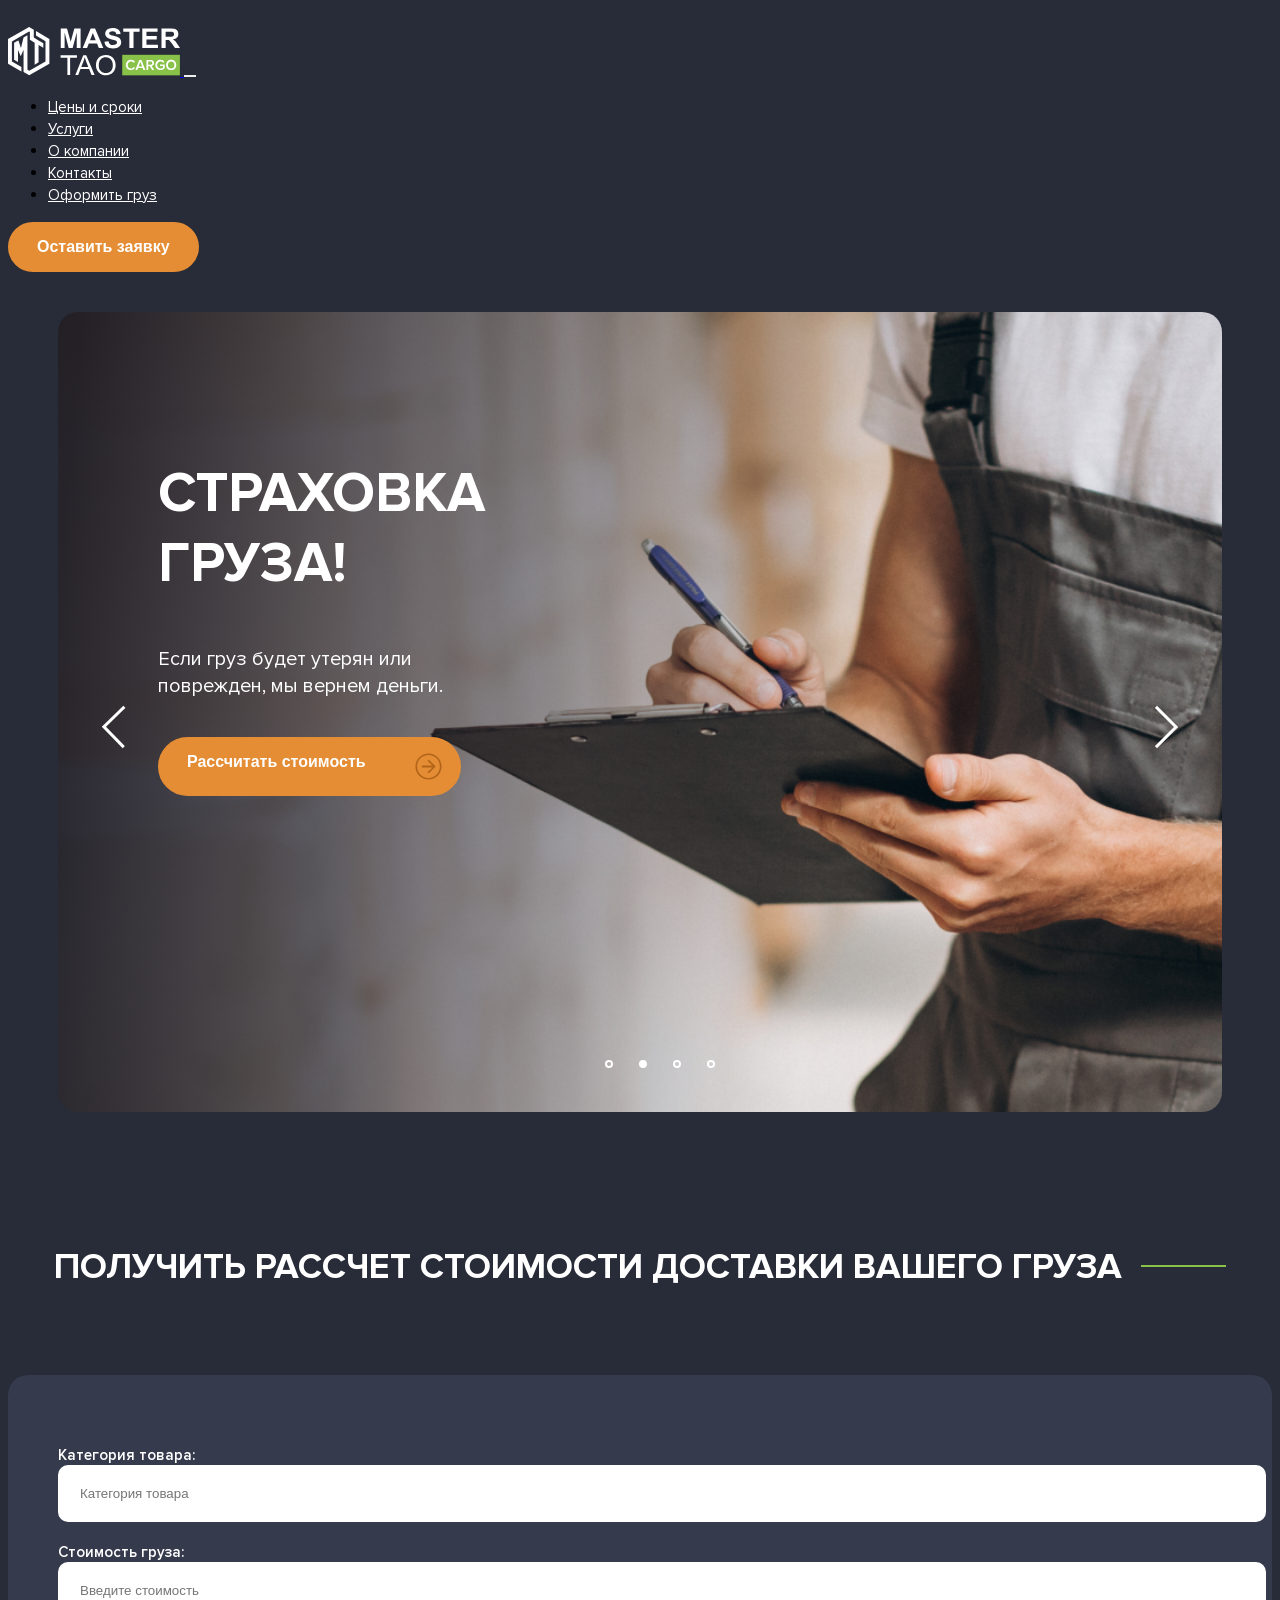
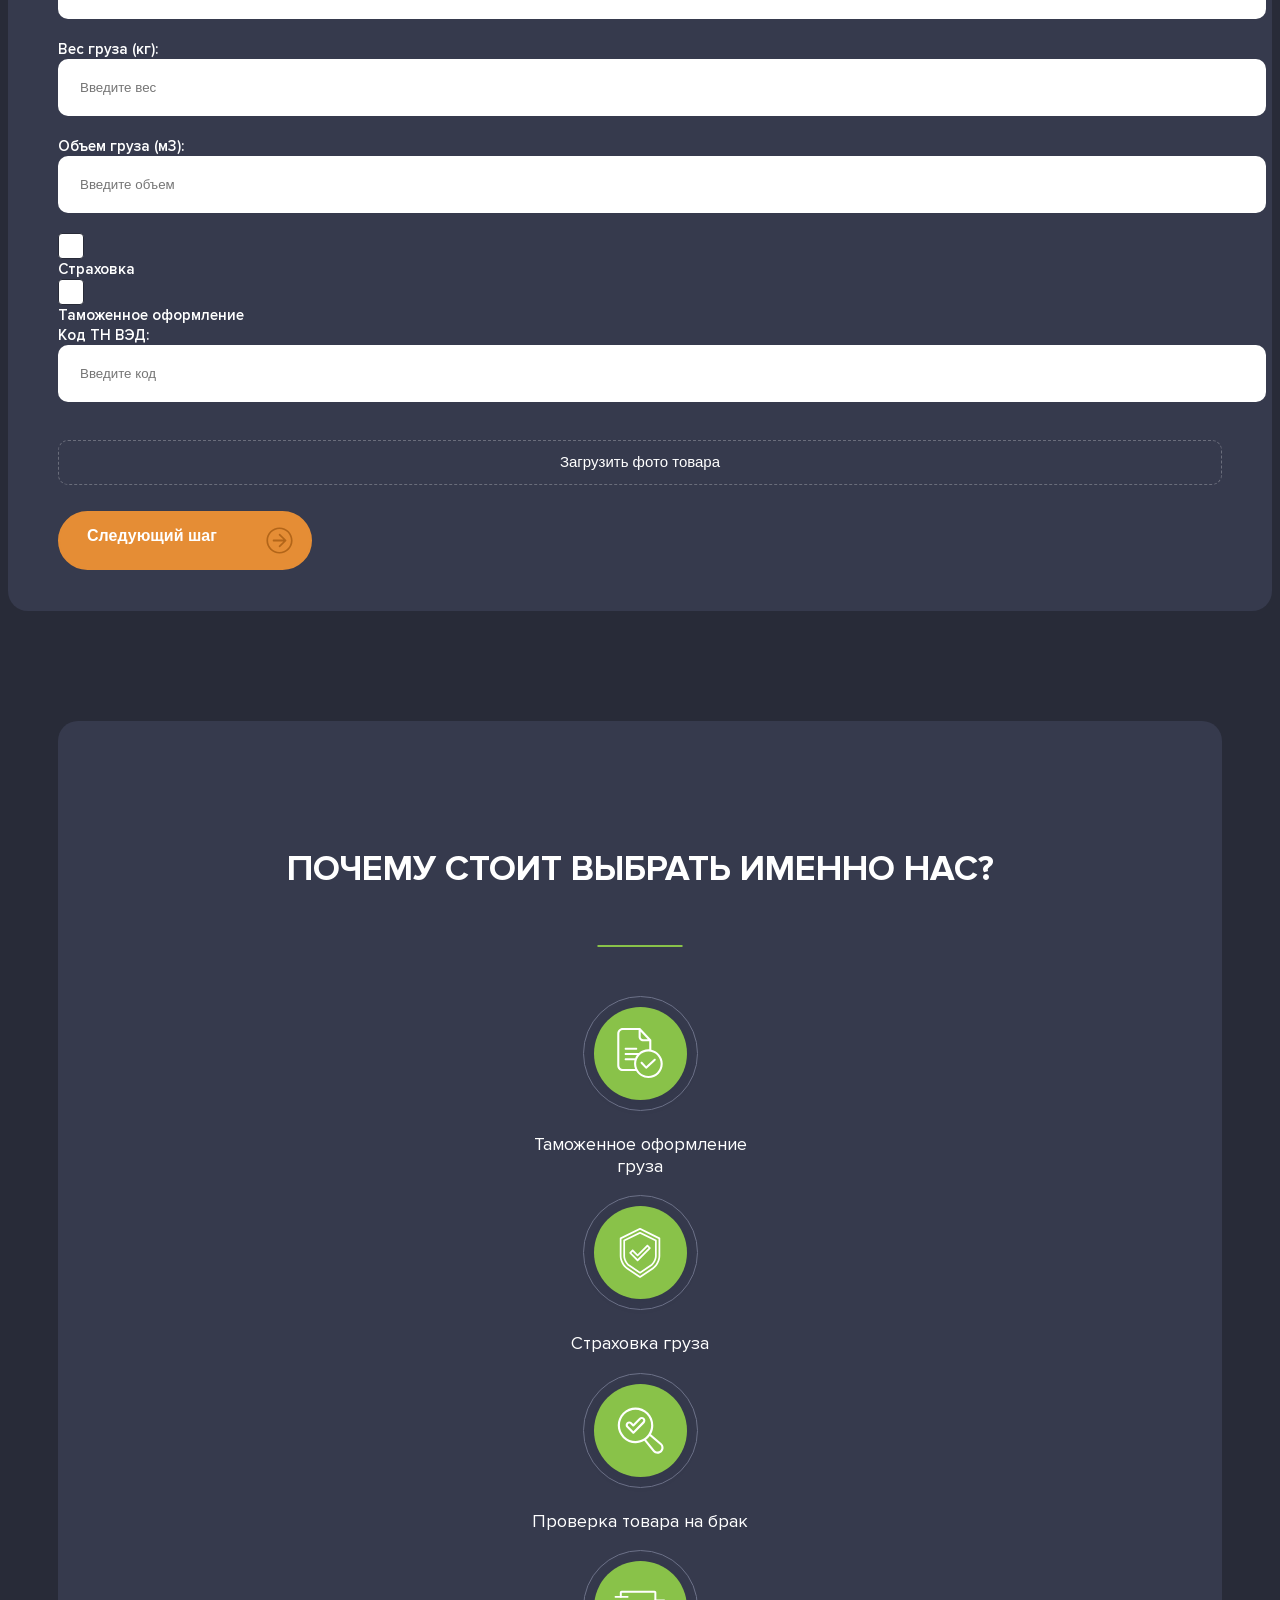
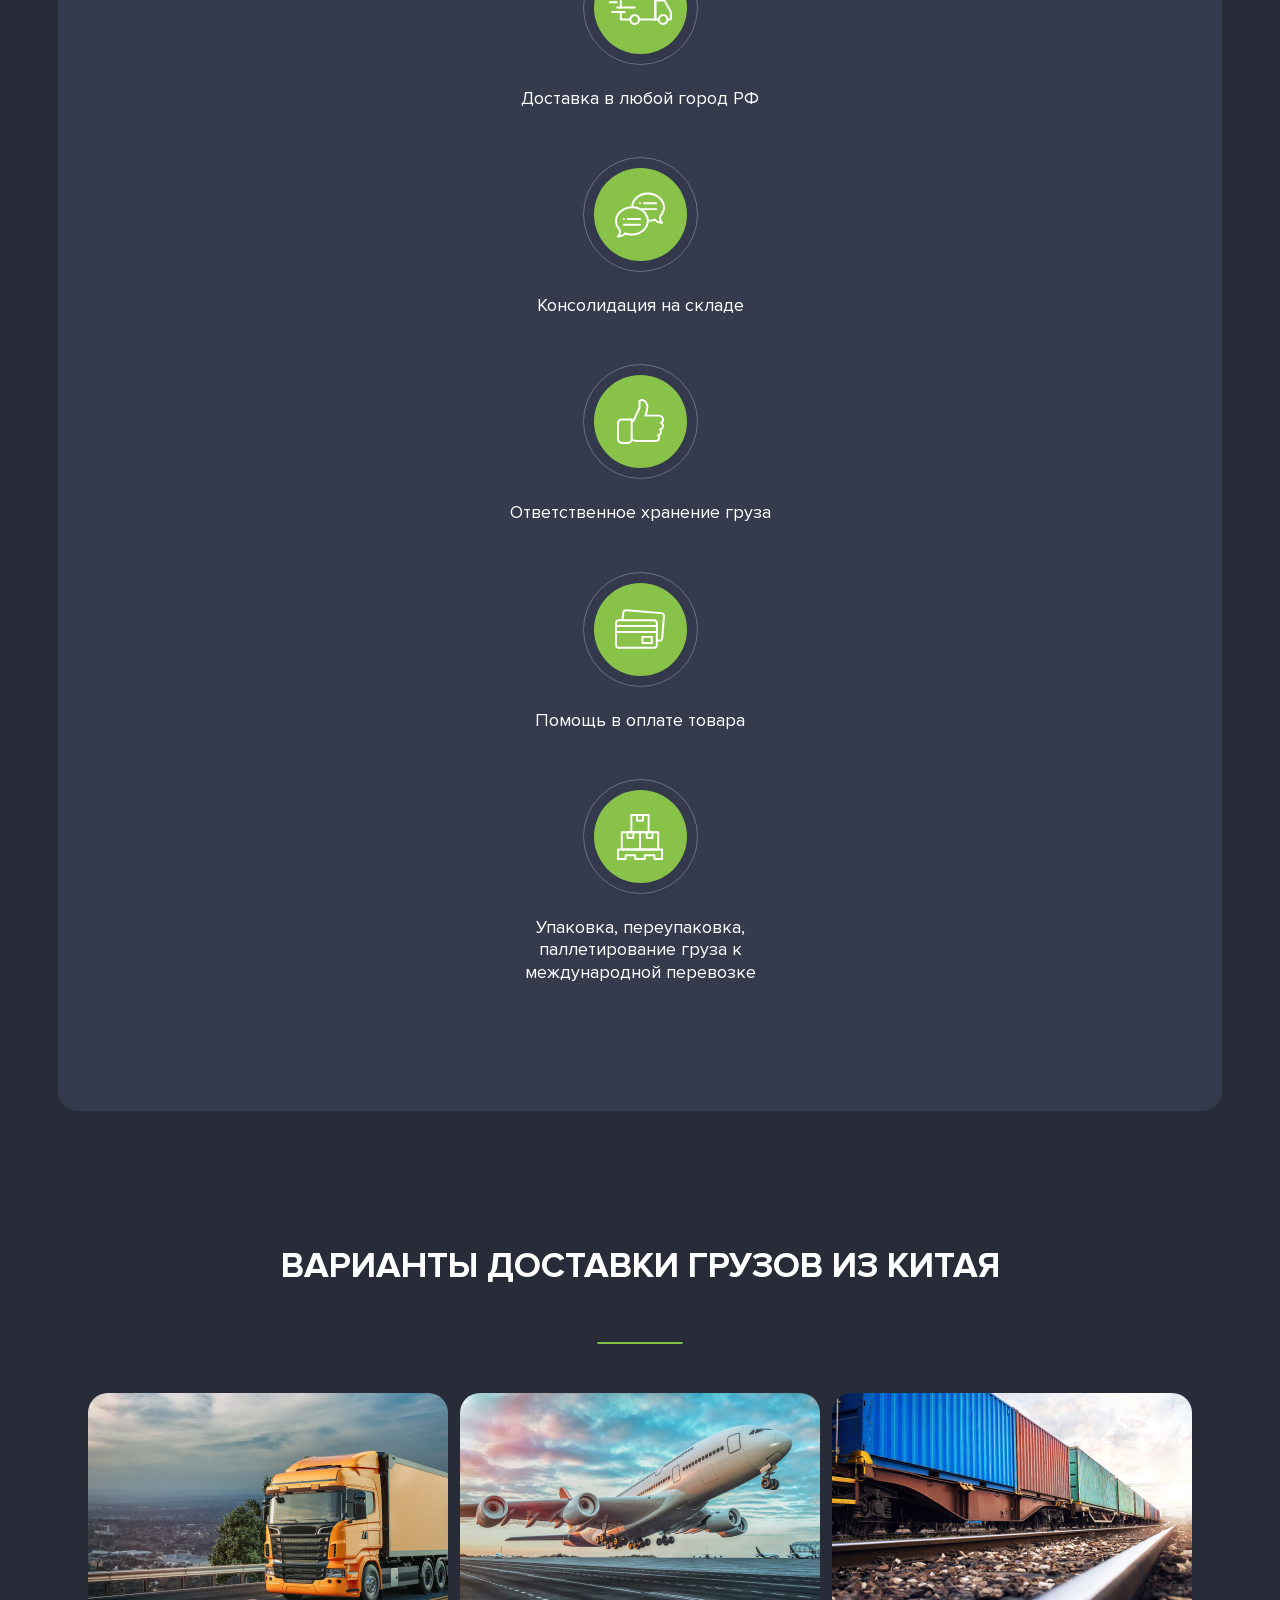
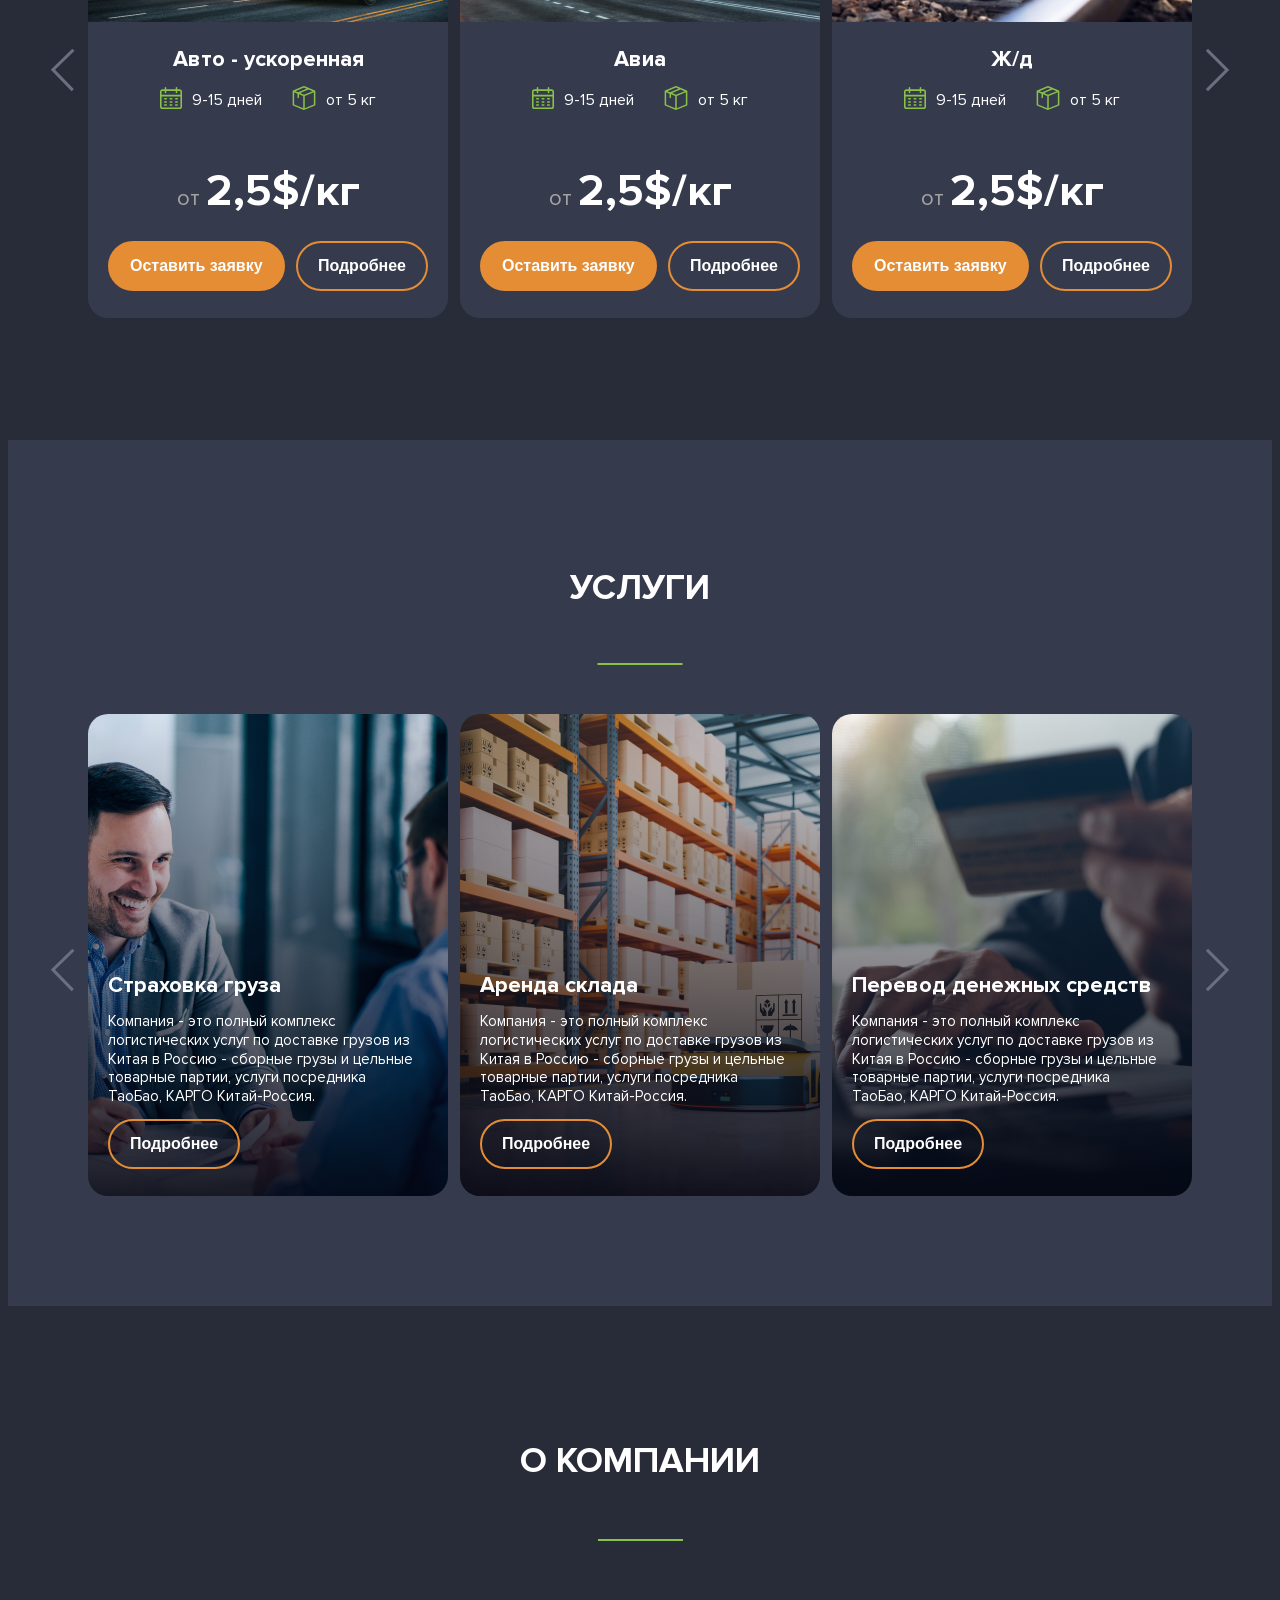
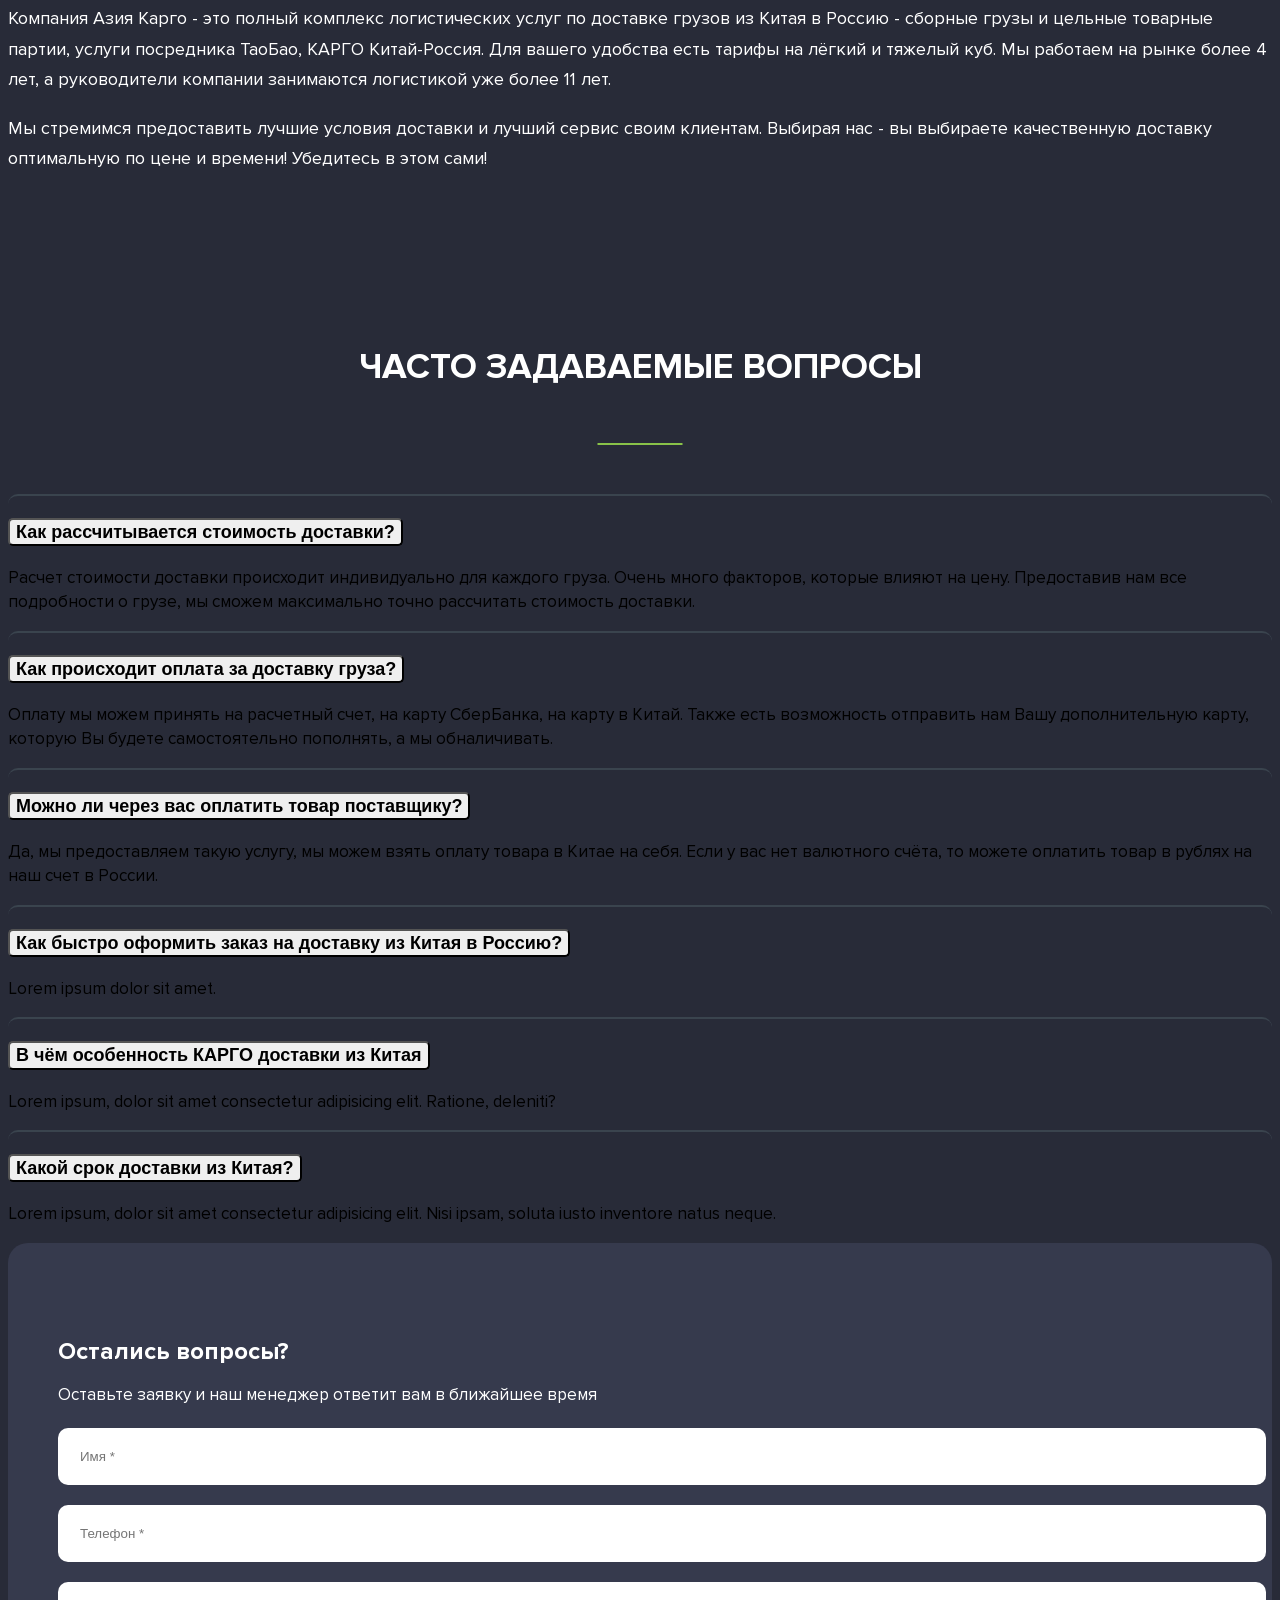
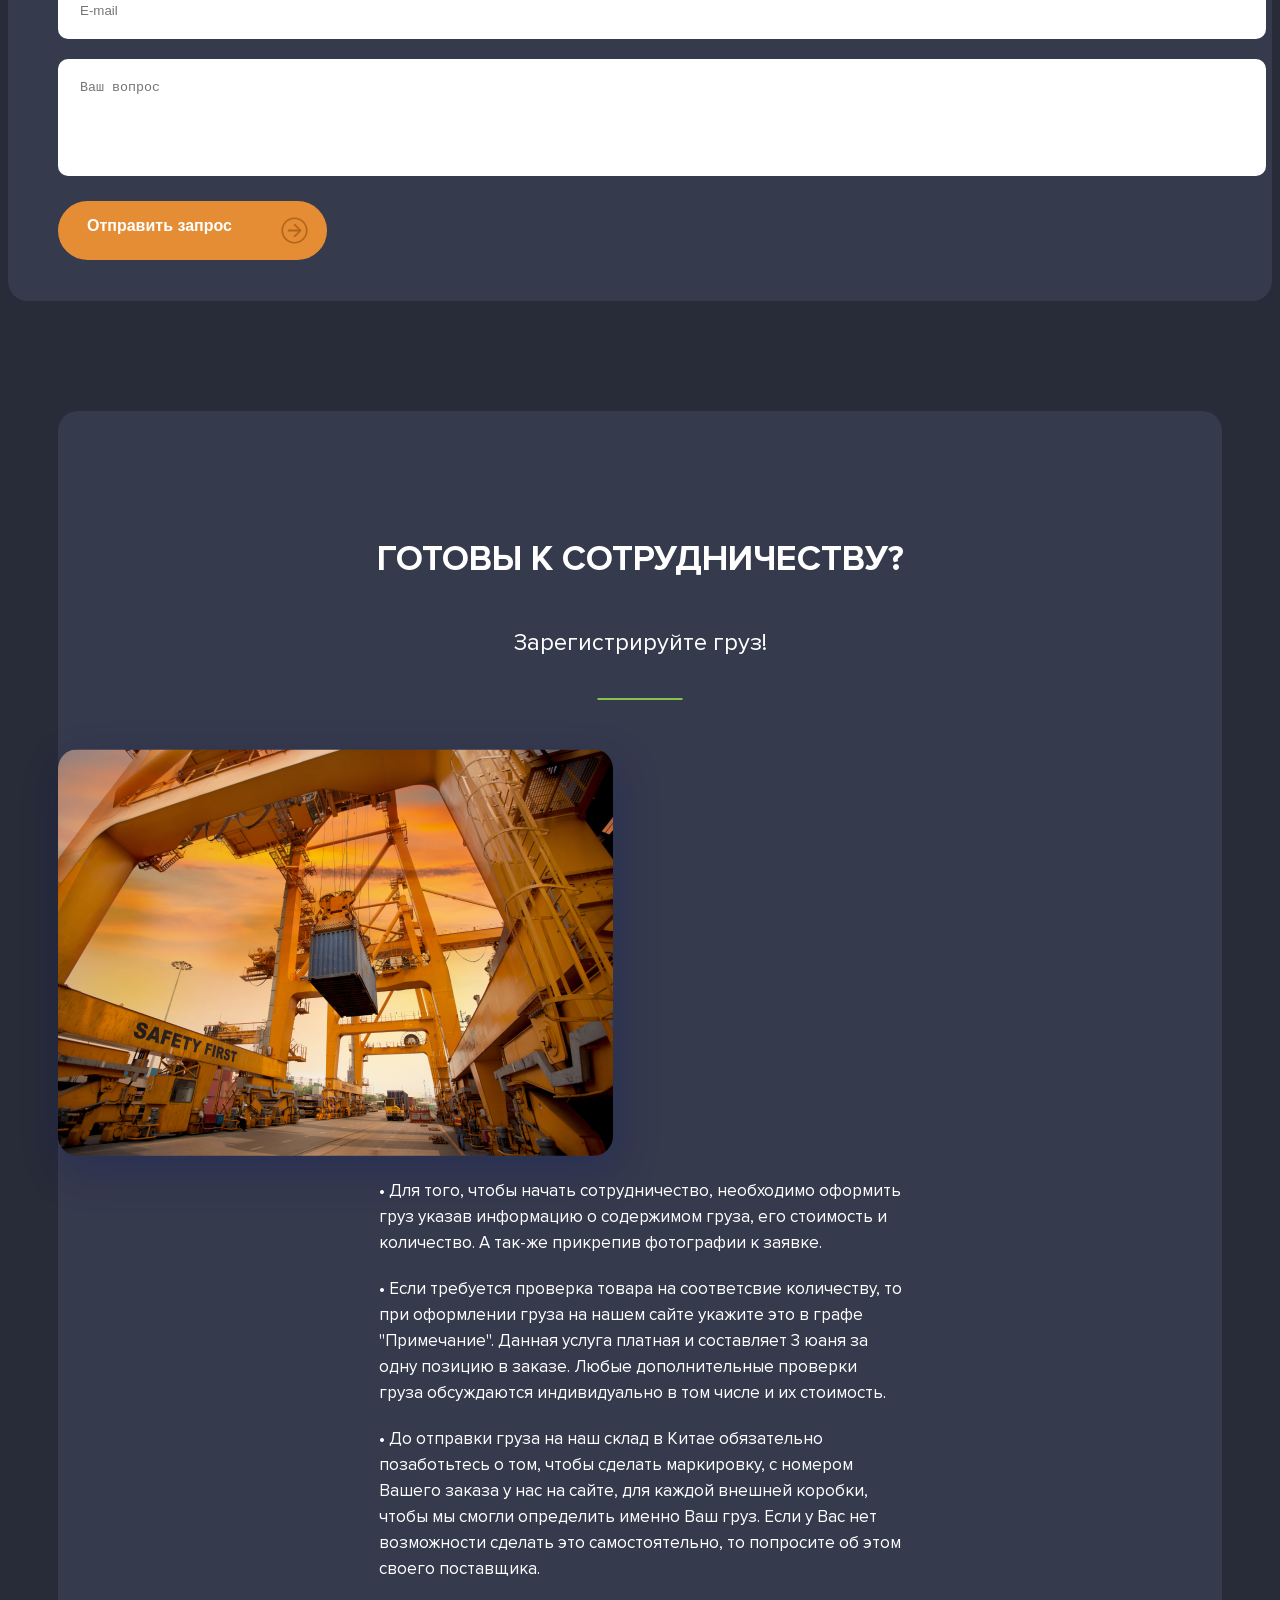
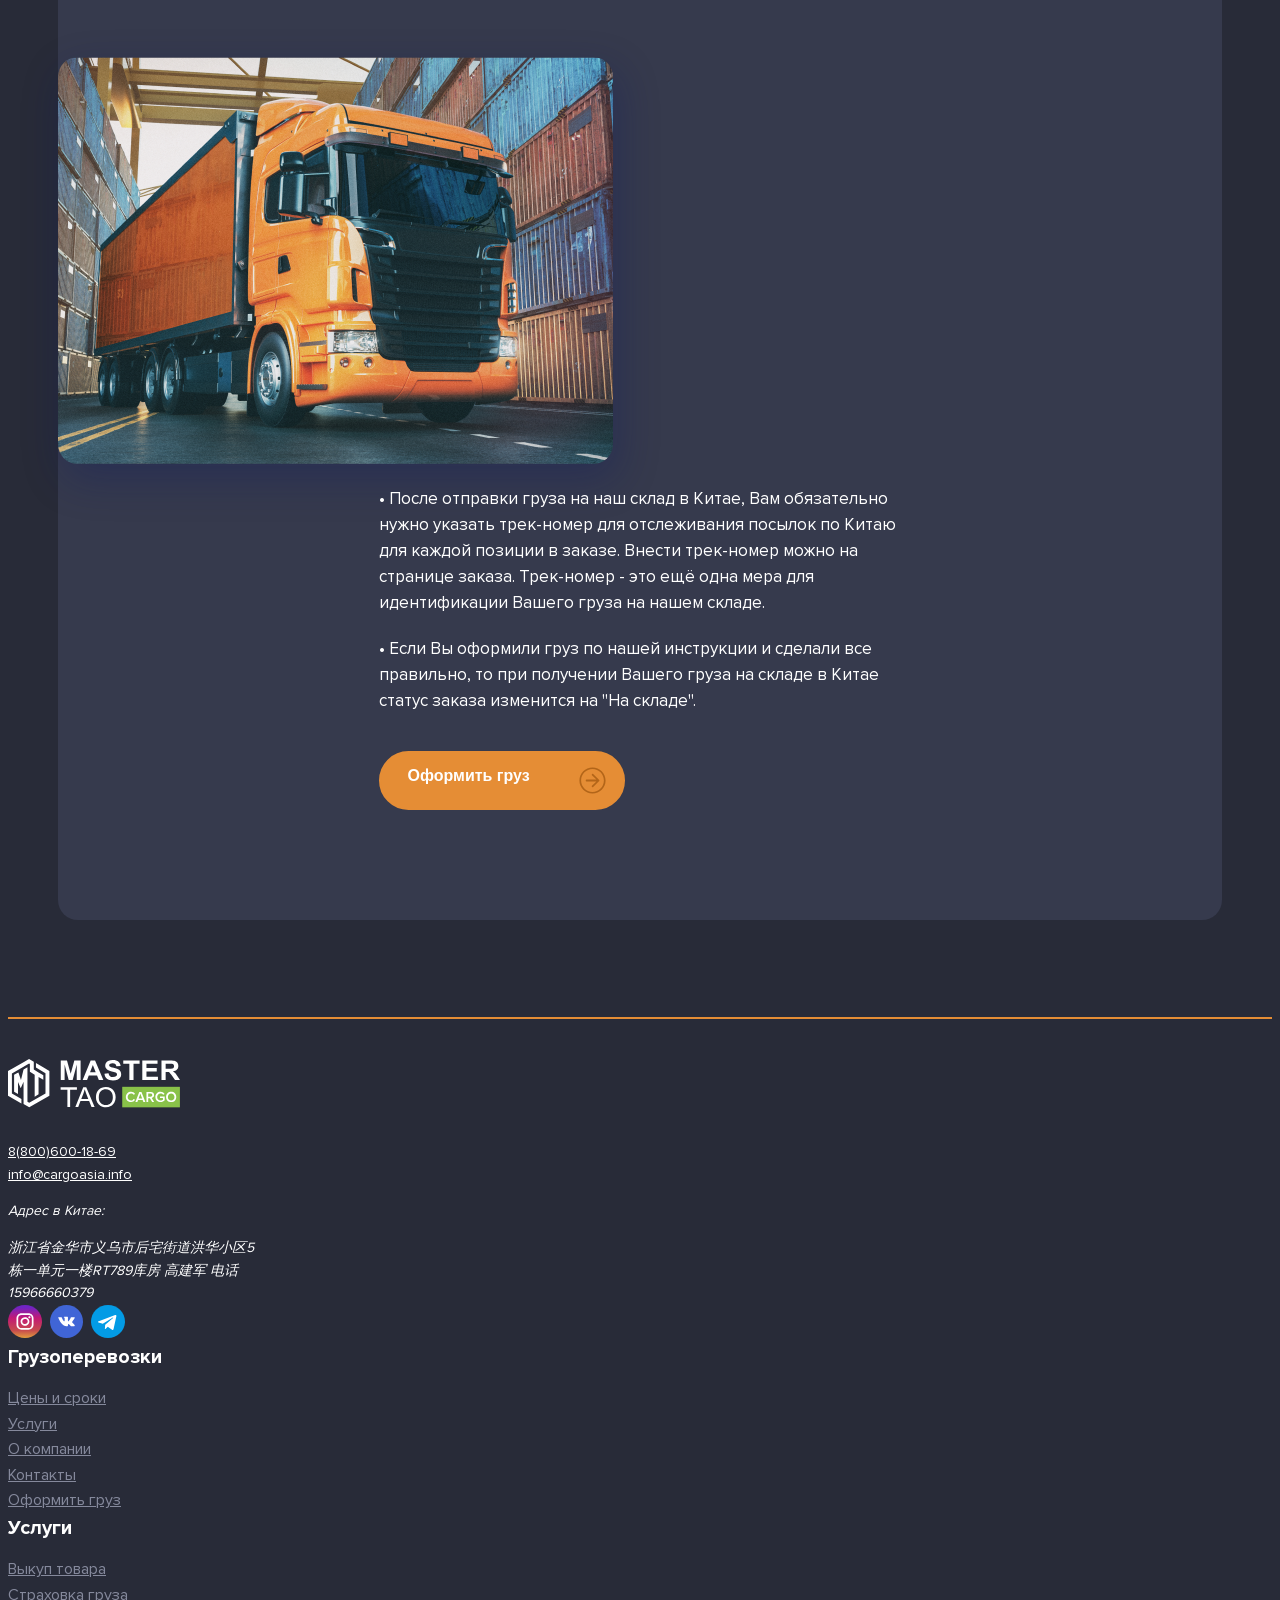
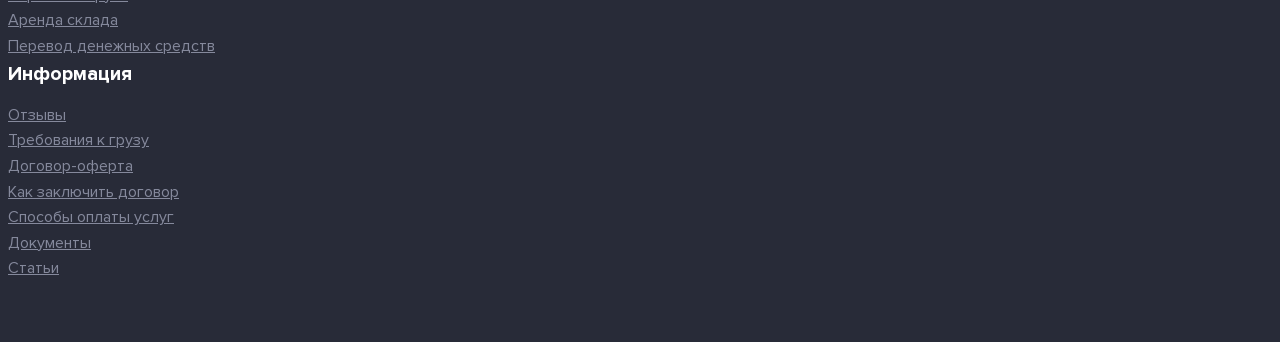
==== docs/index.html @ c6357b7f "Upload files" ====
<!DOCTYPE html>
<html lang="en">

<head>
    <meta charset="UTF-8">
    <meta http-equiv="X-UA-Compatible" content="IE=edge">
    <meta name="viewport" content="width=device-width, initial-scale=1.0">
    <meta name="description" content="Доставка груза из Китая в Россию">
    <meta name="keywords" content="доставка, груз, китай, россия, cargo, master tao">
    <meta name="theme-color" content="#363A4D">
    <title>Master-Tao</title>

    <link rel="stylesheet" href="assets/css/bootstrap.min.css">
    <link rel="stylesheet" href="assets/css/slick.css">
    <link rel="stylesheet" href="assets/css/main.css">
    <link rel="shortcut icon" href="assets/images/favicon.ico" type="image/x-icon">
</head>

<body class="master-tao load">
    <div class="loading">
        <div class="loading-content">
            <span>Loading</span>
            <div class="spinner-border" role="status">
                <span class="visually-hidden">Loading...</span>
            </div>
        </div>
    </div>

    <header>
        <nav class="navbar navbar-expand-lg">
            <div class="container-lg">
                <a class="navbar-brand" href="#">
                    <img src="assets/images/brand.svg" alt="Master Tao">
                </a>
                <button class="navbar-toggler" type="button" data-bs-toggle="collapse" data-bs-target="#navbarSupportedContent" aria-controls="navbarSupportedContent" aria-expanded="false" aria-label="Toggle navigation">
                    <span class="navbar-toggler-icon"></span>
                </button>
                <div class="collapse navbar-collapse" id="navbarSupportedContent">
                    <ul class="navbar-nav me-auto mx-auto mb-2 mb-lg-0">
                        <li class="nav-item">
                            <a class="nav-link" href="#delivery">Цены и сроки</a>
                        </li>
                        <li class="nav-item">
                            <a class="nav-link" href="#services">Услуги</a>
                        </li>
                        <li class="nav-item">
                            <a class="nav-link" href="#about">О компании</a>
                        </li>
                        <li class="nav-item">
                            <a class="nav-link" href="#footer">Контакты</a>
                        </li>
                        <li class="nav-item">
                            <a class="nav-link" href="#txt">Оформить груз</a>
                        </li>
                    </ul>
                    <div class="d-flex">
                        <button class="btn-orange">Оставить заявку</button>
                    </div>
                </div>
            </div>
        </nav>
    </header>
    <main>
        <section class="first-screen section-margin">
            <div class="first-screen-slider">
                <div class="first-screen-slider__item" style="background-image: linear-gradient(94.52deg, rgba(4, 5, 17, 0.72) 1.89%, rgba(88, 88, 88, 0) 65.32%), url('assets/images/first-screen/first-screen-1.png')">
                    <div class="container-lg">
                        <h1 class="first-screen-title">Надежное КАРГО из Китая</h1>
                        <p class="first-screen-subtitle">Доставляем грузы из Китая в Россию по выгодной цене</p>
                        <button class="btn-orange">Рассчитать стоимость <img src="assets/images/arrow-right.svg" alt="Arrow right"></button>
                    </div>
                </div>
                <div class="first-screen-slider__item" style="background-image: linear-gradient(94.52deg, rgba(4, 5, 17, 0.72) 1.89%, rgba(88, 88, 88, 0) 65.32%), url('assets/images/first-screen/first-screen-2.png')">
                    <div class="container-lg">
                        <h1 class="first-screen-title">Страховка груза!</h1>
                        <p class="first-screen-subtitle">Если груз будет утерян или поврежден, мы вернем деньги.</p>
                        <button class="btn-orange">Рассчитать стоимость <img src="assets/images/arrow-right.svg" alt="Arrow right"></button>
                    </div>
                </div>
                <div class="first-screen-slider__item" style="background-image: linear-gradient(94.52deg, rgba(4, 5, 17, 0.72) 1.89%, rgba(88, 88, 88, 0) 65.32%), url('assets/images/first-screen/first-screen-3.png')">
                    <div class="container-lg">
                        <h1 class="first-screen-title">Выкуп товара с taobao, tmall, 1688 и предприятий</h1>
                        <p class="first-screen-subtitle">Выкуп и доставка товаров с крупных китайских торговых площадок и предприятий.</p>
                        <button class="btn-orange">Рассчитать стоимость <img src="assets/images/arrow-right.svg" alt="Arrow right"></button>
                    </div>
                </div>
                <div class="first-screen-slider__item" style="background-image: linear-gradient(94.52deg, rgba(4, 5, 17, 0.72) 1.89%, rgba(88, 88, 88, 0) 65.32%), url('assets/images/first-screen/first-screen-4.png')">
                    <div class="container-lg">
                        <h1 class="first-screen-title">Несколько видов доставки</h1>
                        <p class="first-screen-subtitle">У нас для Вас есть несколько вариантов доставки, выберите подходящую.</p>
                        <button class="btn-orange">Рассчитать стоимость <img src="assets/images/arrow-right.svg" alt="Arrow right"></button>
                    </div>
                </div>
            </div>
        </section>
        <div class="calc">
            <div class="container-lg">
                <div class="row">
                    <div class="col-12 col-xxl-6">
                        <div class="template-title">
                            <h3>Получить рассчет стоимости доставки вашего груза <span class="template-border-decoration"></span></h3>
                        </div>
                        <form action="#" method="GET" class="form">
                            <div class="row">
                                <div class="col-12 col-lg-6">
                                    <label for="step1-category" class="form-label">Категория товара:</label>
                                    <input type="text" id="step1-category" name="step1-category" class="form-input" placeholder="Категория товара">
                                </div>
                                <div class="col-12 col-lg-6">
                                    <label for="step1-price" class="form-label">Стоимость груза:</label>
                                    <input type="text" id="step1-price" name="step1-price" class="form-input" placeholder="Введите стоимость">
                                </div>
                                <div class="col-12 col-lg-6">
                                    <label for="step1-weight" class="form-label">Вес груза (кг):</label>
                                    <input type="text" id="step1-weight" name="step1-weight" class="form-input" placeholder="Введите вес">
                                </div>
                                <div class="col-12 col-lg-6">
                                    <label for="step1-volume" class="form-label">Объем груза (м3):</label>
                                    <input type="text" id="step1-volume" name="step1-volume" class="form-input" placeholder="Введите объем">
                                </div>
                                <div class="col-12 col-lg-6">
                                    <div class="d-flex align-items-center">
                                        <label for="step1-belay">
                                            <input style="display: none" type="checkbox" name="step1-belay" id="step1-belay">
                                            <div class="custom-checkbox"></div>
                                        </label>
                                        <label for="step1-belay" class="form-label p-2">Страховка</label>
                                    </div>
                                    <div class="d-flex align-items-center">
                                        <label for="step1-customs">
                                            <input style="display: none" type="checkbox" name="step1-customs" id="step1-customs">
                                            <div class="custom-checkbox"></div>
                                        </label>
                                        <label for="step1-customs" class="form-label p-2">Таможенное оформление</label>
                                    </div>
                                </div>
                                <div class="col-12 col-lg-6">
                                    <label for="step1-tnved" class="form-label">Код ТН ВЭД:</label>
                                    <input type="text" id="step1-tnved" name="step1-tnved" class="form-input" placeholder="Введите код">
                                </div>
                                <div class="col-12">
                                    <input type="file" name="step1-file" id="step1-file" class="input-file" multiple>
                                    <div class="step1-file-name" id="step1-file-name"></div>
                                    <button type="button" class="btn-upload" id="step1-file-btn">Загрузить фото
                                        товара</button>
                                </div>
                                <div class="col-12">
                                    <button class="btn-orange">Следующий шаг <img src="assets/images/arrow-right.svg" alt="Arrow right"></button>
                                </div>
                            </div>


                        </form>
                    </div>
                    <div class="col-12 col-xxl-6">
                        <img src="assets/images/calc/man.svg" class="img-fluid short-man" alt="Short man">
                    </div>
                </div>
            </div>
        </div>
        <div class="advantages section-margin">
            <div class="container-lg">
                <div class="template-title decoration">
                    <h3>Почему стоит выбрать именно нас?</h3>
                </div>
                <div class="row">
                    <div class="col-12 col-lg-3">
                        <div class="advantages-box">
                            <div class="advantages-item">
                                <img src="assets/images/advantages/surface.svg" alt="Surface">
                            </div>
                        </div>
                        <p class="advantages-title">Таможенное оформление груза</p>
                    </div>
                    <div class="col-12 col-lg-3">
                        <div class="advantages-box">
                            <div class="advantages-item">
                                <img src="assets/images/advantages/check-mark.svg" alt="Check Mark">
                            </div>
                        </div>
                        <p class="advantages-title">Страховка груза</p>
                    </div>
                    <div class="col-12 col-lg-3">
                        <div class="advantages-box">
                            <div class="advantages-item">
                                <img src="assets/images/advantages/magnifying-glass.svg" alt="Magnifying Glass">
                            </div>
                        </div>
                        <p class="advantages-title">Проверка товара на брак</p>
                    </div>
                    <div class="col-12 col-lg-3">
                        <div class="advantages-box">
                            <div class="advantages-item">
                                <img src="assets/images/advantages/delivery-truck.svg" alt="Delivery Truck">
                            </div>
                        </div>
                        <p class="advantages-title">Доставка в любой город РФ</p>
                    </div>
                    <div class="col-12 col-lg-3">
                        <div class="advantages-box">
                            <div class="advantages-item">
                                <img src="assets/images/advantages/speech-bubble.svg" alt="Speech Bubble">
                            </div>
                        </div>
                        <p class="advantages-title">Консолидация на складе</p>
                    </div>
                    <div class="col-12 col-lg-3">
                        <div class="advantages-box">
                            <div class="advantages-item">
                                <img src="assets/images/advantages/like.svg" alt="Like">
                            </div>
                        </div>
                        <p class="advantages-title">Ответственное хранение груза</p>
                    </div>
                    <div class="col-12 col-lg-3">
                        <div class="advantages-box">
                            <div class="advantages-item">
                                <img src="assets/images/advantages/credit-card.svg" alt="Credit Card">
                            </div>
                        </div>
                        <p class="advantages-title">Помощь в оплате товара</p>
                    </div>
                    <div class="col-12 col-lg-3">
                        <div class="advantages-box">
                            <div class="advantages-item">
                                <img src="assets/images/advantages/stack.svg" alt="Stack">
                            </div>
                        </div>
                        <p class="advantages-title">Упаковка, переупаковка, паллетирование груза к международной перевозке</p>
                    </div>
                </div>
            </div>
        </div>
        <div class="delivery" id="delivery">
            <div class="container-lg">
                <div class="template-title decoration">
                    <h3>Варианты доставки грузов из Китая</h3>
                </div>
                <div class="delivery-slider">
                    <div>
                        <div class="delivery-slider-item">
                            <img src="assets/images/delivery/vehicle-1.png" alt="Vehicle-1" class="delivery-slider-img">

                            <div class="delivery-slider-content">
                                <span class="delivery-slider-title">Авто - обычная</span>

                                <div class="delivery-slider-card">
                                    <span class="delivery-slider-day">9-15 дней</span>
                                    <span class="delivery-slider-weight">от 5 кг</span>
                                </div>

                                <p class="delivery-slider-price">от <span>2,5$/кг</span></p>

                                <div class="delivery-slider-buttons">
                                    <button class="btn-orange">Оставить заявку</button>
                                    <button class="btn-orange btn-orange--transparent">Подробнее</button>
                                </div>
                            </div>
                        </div>
                    </div>
                    <div>
                        <div class="delivery-slider-item">
                            <img src="assets/images/delivery/vehicle-2.png" alt="Vehicle-2" class="delivery-slider-img">

                            <div class="delivery-slider-content">
                                <span class="delivery-slider-title">Авто - ускоренная</span>

                                <div class="delivery-slider-card">
                                    <span class="delivery-slider-day">9-15 дней</span>
                                    <span class="delivery-slider-weight">от 5 кг</span>
                                </div>

                                <p class="delivery-slider-price">от <span>2,5$/кг</span></p>

                                <div class="delivery-slider-buttons">
                                    <button class="btn-orange">Оставить заявку</button>
                                    <button class="btn-orange btn-orange--transparent">Подробнее</button>
                                </div>
                            </div>
                        </div>
                    </div>
                    <div>
                        <div class="delivery-slider-item">
                            <img src="assets/images/delivery/vehicle-3.png" alt="Vehicle-3" class="delivery-slider-img">

                            <div class="delivery-slider-content">
                                <span class="delivery-slider-title">Авиа</span>

                                <div class="delivery-slider-card">
                                    <span class="delivery-slider-day">9-15 дней</span>
                                    <span class="delivery-slider-weight">от 5 кг</span>
                                </div>

                                <p class="delivery-slider-price">от <span>2,5$/кг</span></p>

                                <div class="delivery-slider-buttons">
                                    <button class="btn-orange">Оставить заявку</button>
                                    <button class="btn-orange btn-orange--transparent">Подробнее</button>
                                </div>
                            </div>
                        </div>
                    </div>
                    <div>
                        <div class="delivery-slider-item">
                            <img src="assets/images/delivery/vehicle-4.png" alt="Vehicle-4" class="delivery-slider-img">

                            <div class="delivery-slider-content">
                                <span class="delivery-slider-title">Ж/д</span>

                                <div class="delivery-slider-card">
                                    <span class="delivery-slider-day">9-15 дней</span>
                                    <span class="delivery-slider-weight">от 5 кг</span>
                                </div>

                                <p class="delivery-slider-price">от <span>2,5$/кг</span></p>

                                <div class="delivery-slider-buttons">
                                    <button class="btn-orange">Оставить заявку</button>
                                    <button class="btn-orange btn-orange--transparent">Подробнее</button>
                                </div>
                            </div>
                        </div>
                    </div>
                    <div>
                        <div class="delivery-slider-item">
                            <img src="assets/images/delivery/vehicle-5.png" alt="Vehicle-5" class="delivery-slider-img">

                            <div class="delivery-slider-content">
                                <span class="delivery-slider-title">Море</span>

                                <div class="delivery-slider-card">
                                    <span class="delivery-slider-day">9-15 дней</span>
                                    <span class="delivery-slider-weight">от 5 кг</span>
                                </div>

                                <p class="delivery-slider-price">от <span>2,5$/кг</span></p>

                                <div class="delivery-slider-buttons">
                                    <button class="btn-orange">Оставить заявку</button>
                                    <button class="btn-orange btn-orange--transparent">Подробнее</button>
                                </div>
                            </div>
                        </div>
                    </div>
                </div>
            </div>
        </div>
        <div class="services section-margin" id="services">
            <div class="container-lg">
                <div class="template-title decoration">
                    <h3>Услуги</h3>
                </div>
                <div class="delivery-slider">
                    <div>
                        <div class="delivery-slider-item delivery-slider-item--services" style="background-image: linear-gradient(0deg, rgba(4, 5, 17, 0.91) 0%, rgba(88, 88, 88, 0) 100%), url('assets/images/services/services-1.png');">
                            <div class="delivery-slider-content delivery-slider-content--services">
                                <span class="delivery-slider-title">Выкуп товара</span>
                                <span class="delivery-slider-description">Компания - это полный комплекс логистических услуг по доставке грузов из Китая в Россию - сборные грузы и цельные товарные партии, услуги посредника ТаоБао, КАРГО Китай-Россия. </span>


                                <div class="delivery-slider-buttons">
                                    <button class="btn-orange btn-orange--transparent btn-orange--services">Подробнее</button>
                                </div>
                            </div>
                        </div>
                    </div>
                    <div>
                        <div class="delivery-slider-item delivery-slider-item--services" style="background-image: linear-gradient(0deg, rgba(4, 5, 17, 0.91) 0%, rgba(88, 88, 88, 0) 100%), url('assets/images/services/services-2.png');">
                            <div class="delivery-slider-content delivery-slider-content--services">
                                <span class="delivery-slider-title">Страховка груза</span>
                                <span class="delivery-slider-description">Компания - это полный комплекс логистических услуг по доставке грузов из Китая в Россию - сборные грузы и цельные товарные партии, услуги посредника ТаоБао, КАРГО Китай-Россия. </span>


                                <div class="delivery-slider-buttons">
                                    <button class="btn-orange btn-orange--transparent btn-orange--services">Подробнее</button>
                                </div>
                            </div>
                        </div>
                    </div>
                    <div>
                        <div class="delivery-slider-item delivery-slider-item--services" style="background-image: linear-gradient(0deg, rgba(4, 5, 17, 0.91) 0%, rgba(88, 88, 88, 0) 100%), url('assets/images/services/services-3.png');">
                            <div class="delivery-slider-content delivery-slider-content--services">
                                <span class="delivery-slider-title">Аренда склада</span>
                                <span class="delivery-slider-description">Компания - это полный комплекс логистических услуг по доставке грузов из Китая в Россию - сборные грузы и цельные товарные партии, услуги посредника ТаоБао, КАРГО Китай-Россия. </span>


                                <div class="delivery-slider-buttons">
                                    <button class="btn-orange btn-orange--transparent btn-orange--services">Подробнее</button>
                                </div>
                            </div>
                        </div>
                    </div>
                    <div>
                        <div class="delivery-slider-item delivery-slider-item--services" style="background-image: linear-gradient(0deg, rgba(4, 5, 17, 0.91) 0%, rgba(88, 88, 88, 0) 100%), url('assets/images/services/services-4.png');">
                            <div class="delivery-slider-content delivery-slider-content--services">
                                <span class="delivery-slider-title">Перевод денежных средств</span>
                                <span class="delivery-slider-description">Компания - это полный комплекс логистических услуг по доставке грузов из Китая в Россию - сборные грузы и цельные товарные партии, услуги посредника ТаоБао, КАРГО Китай-Россия. </span>


                                <div class="delivery-slider-buttons">
                                    <button class="btn-orange btn-orange--transparent btn-orange--services">Подробнее</button>
                                </div>
                            </div>
                        </div>
                    </div>
                </div>
            </div>
        </div>
        <section class="about" id="about">
            <div class="container-lg">
                <div class="row">
                    <div class="col-12 col-lg-6">
                        <div class="template-title template-title--about">
                            <h3>О компании</h3>
                            <span class="template-border-decoration"></span>
                        </div>
                        <p class="about-content">Компания Азия Карго - это полный комплекс логистических услуг по
                            доставке грузов из Китая в Россию - сборные грузы и цельные товарные партии, услуги
                            посредника ТаоБао, КАРГО Китай-Россия. Для вашего удобства есть тарифы на лёгкий и тяжелый
                            куб. Мы работаем на рынке более 4 лет, а руководители компании занимаются логистикой уже
                            более 11 лет.</p>
                        <p class="about-content">Мы стремимся предоставить лучшие условия доставки и лучший сервис своим
                            клиентам. Выбирая нас - вы выбираете качественную доставку оптимальную по цене и времени!
                            Убедитесь в этом сами!</p>
                    </div>
                    <div class="col-12 col-lg-6 d-flex justify-content-center">
                        <img src="assets/images/about/contract.svg" alt="" class="img-fluid">
                    </div>
                </div>
            </div>
        </section>
        <div class="faq">
            <div class="container-lg">
                <div class="template-title decoration">
                    <h3>Часто задаваемые вопросы</h3>
                </div>
                <div class="row">
                    <div class="col-12 col-lg-6">
                        <div class="accordion" id="accordionExample">
                            <div class="accordion-item">
                                <h2 class="accordion-header" id="heading_1">
                                    <button class="accordion-button collapsed" type="button" data-bs-toggle="collapse" data-bs-target="#collapse_1" aria-expanded="false" aria-controls="collapse_1">
                                        Как рассчитывается стоимость доставки?
                                    </button>
                                </h2>
                                <div id="collapse_1" class="accordion-collapse collapse" aria-labelledby="heading_1" data-bs-parent="#accordionExample">
                                    <div class="accordion-body">
                                        Расчет стоимости доставки происходит индивидуально для каждого груза. Очень много факторов, которые влияют на цену. Предоставив нам все подробности о грузе, мы сможем максимально точно рассчитать стоимость доставки.
                                    </div>
                                </div>
                            </div>
                            <div class="accordion-item">
                                <h2 class="accordion-header" id="heading_2">
                                    <button class="accordion-button collapsed" type="button" data-bs-toggle="collapse" data-bs-target="#collapse_2" aria-expanded="false" aria-controls="collapse_2">
                                        Как происходит оплата за доставку груза?
                                    </button>
                                </h2>
                                <div id="collapse_2" class="accordion-collapse collapse" aria-labelledby="heading_2" data-bs-parent="#accordionExample">
                                    <div class="accordion-body">
                                        Оплату мы можем принять на расчетный счет, на карту СберБанка, на карту в Китай. Также есть возможность отправить нам Вашу дополнительную карту, которую Вы будете самостоятельно пополнять, а мы обналичивать.
                                    </div>
                                </div>
                            </div>
                            <div class="accordion-item">
                                <h2 class="accordion-header" id="heading_3">
                                    <button class="accordion-button" type="button" data-bs-toggle="collapse" data-bs-target="#collapse_3" aria-expanded="false" aria-controls="collapse_3">
                                        Можно ли через вас оплатить товар поставщику?
                                    </button>
                                </h2>
                                <div id="collapse_3" class="accordion-collapse collapse show" aria-labelledby="heading_3" data-bs-parent="#accordionExample">
                                    <div class="accordion-body">
                                        Да, мы предоставляем такую услугу, мы можем взять оплату товара в Китае на себя. Если у вас нет валютного счёта, то можете оплатить товар в рублях на наш счет в России.
                                    </div>
                                </div>
                            </div>
                            <div class="accordion-item">
                                <h2 class="accordion-header" id="heading_4">
                                    <button class="accordion-button collapsed" type="button" data-bs-toggle="collapse" data-bs-target="#collapse_4" aria-expanded="false" aria-controls="collapse_4">
                                        Как быстро оформить заказ на доставку из Китая в Россию?
                                    </button>
                                </h2>
                                <div id="collapse_4" class="accordion-collapse collapse" aria-labelledby="heading_4" data-bs-parent="#accordionExample">
                                    <div class="accordion-body">
                                        Lorem ipsum dolor sit amet.
                                    </div>
                                </div>
                            </div>
                            <div class="accordion-item">
                                <h2 class="accordion-header" id="heading_5">
                                    <button class="accordion-button collapsed" type="button" data-bs-toggle="collapse" data-bs-target="#collapse_5" aria-expanded="false" aria-controls="collapse_5">
                                        В чём особенность КАРГО доставки из Китая
                                    </button>
                                </h2>
                                <div id="collapse_5" class="accordion-collapse collapse" aria-labelledby="heading_5" data-bs-parent="#accordionExample">
                                    <div class="accordion-body">
                                        Lorem ipsum, dolor sit amet consectetur adipisicing elit. Ratione, deleniti?
                                    </div>
                                </div>
                            </div>
                            <div class="accordion-item">
                                <h2 class="accordion-header" id="heading_6">
                                    <button class="accordion-button collapsed" type="button" data-bs-toggle="collapse" data-bs-target="#collapse_6" aria-expanded="false" aria-controls="collapse_6">
                                        Какой срок доставки из Китая?
                                    </button>
                                </h2>
                                <div id="collapse_6" class="accordion-collapse collapse" aria-labelledby="heading_6" data-bs-parent="#accordionExample">
                                    <div class="accordion-body">
                                        Lorem ipsum, dolor sit amet consectetur adipisicing elit. Nisi ipsam, soluta iusto inventore natus neque.
                                    </div>
                                </div>
                            </div>
                        </div>
                    </div>
                    <div class="col-12 col-lg-6">
                        <form action="#" method="GET" class="form">
                            <div class="row">
                                <div class="col-12">
                                    <h3 class="form-title">Остались вопросы?</h3>
                                    <p class="form-subtitle">Оставьте заявку и наш менеджер ответит вам в ближайшее
                                        время</p>
                                </div>
                                <div class="col-12">
                                    <input type="text" id="faq-username" name="faq-username" class="form-input" placeholder="Имя *" required>
                                </div>
                                <div class="col-12">
                                    <input type="tel" id="faq-phone" name="faq-phone" class="form-input" placeholder="Телефон *" required>
                                </div>
                                <div class="col-12">
                                    <input type="email" id="faq-email" name="faq-email" class="form-input" placeholder="E-mail">
                                </div>
                                <div class="col-12">
                                    <textarea id="faq-message" name="faq-message" class="form-textarea" rows="5" placeholder="Ваш вопрос"></textarea>
                                </div>
                                <div class="col-12">
                                    <button class="btn-orange">Отправить запрос <img src="assets/images/arrow-right.svg" alt="Arrow right"></button>
                                </div>
                            </div>
                        </form>
                    </div>
                </div>
            </div>
        </div>
        <div class="txt section-margin" id="txt">
            <div class="container-lg">
                <div class="template-title decoration">
                    <h3>Готовы к сотрудничеству?</h3>
                    <p>Зарегистрируйте груз!</p>
                </div>
                <div class="row d-flex flex-row-reverse">
                    <div class="col-12 col-lg-6 d-flex justify-content-center">
                        <img src="assets/images/txt/container.png" alt="" class="img-fluid txt-img">
                    </div>
                    <div class="col-12 col-lg-6">
                        <div class="txt-content">
                            <ul>
                                <li>• Для того, чтобы начать сотрудничество, необходимо оформить груз указав информацию о содержимом груза, его стоимость и количество. А так-же прикрепив фотографии к заявке.</li>
                                <li>• Если требуется проверка товара на соответсвие количеству, то при оформлении груза на нашем сайте укажите это в графе "Примечание". Данная услуга платная и составляет 3 юаня за одну позицию в заказе. Любые дополнительные проверки груза обсуждаются индивидуально в том числе и их стоимость.</li>
                                <li>• До отправки груза на наш склад в Китае обязательно позаботьтесь о том, чтобы сделать маркировку, с номером Вашего заказа у нас на сайте, для каждой внешней коробки, чтобы мы смогли определить именно Ваш груз. Если у Вас нет возможности сделать это самостоятельно, то попросите об этом своего поставщика.</li>
                            </ul>
                        </div>
                    </div>
                </div>
                <div class="row">
                    <div class="col-12 col-lg-6 d-flex justify-content-center">
                        <img src="assets/images/txt/vehicle.png" alt="" class="img-fluid txt-img">
                    </div>
                    <div class="col-12 col-lg-6">
                        <div class="txt-content">
                            <ul>
                                <li>• После отправки груза на наш склад в Китае, Вам обязательно нужно указать трек-номер для отслеживания посылок по Китаю для каждой позиции в заказе. Внести трек-номер можно на странице заказа. Трек-номер - это ещё одна мера для идентификации Вашего груза на нашем складе.</li>
                                <li>• Если Вы оформили груз по нашей инструкции и сделали все правильно, то при получении Вашего груза на складе в Китае статус заказа изменится на "На складе".</li>
                            </ul>
                            <button class="btn-orange">Оформить груз <img src="assets/images/arrow-right.svg" alt="Arrow right"></button>
                        </div>
                    </div>
                </div>
            </div>
        </div>
    </main>
    <footer class="footer" id="footer">
        <div class="container-lg">
            <div class="footer-border"></div>

            <div class="row">
                <div class="col-12 col-lg-3">
                    <div class="footer-info">
                        <img src="assets/images/brand.svg" alt="" class="img-fluid">

                        <div class="footer-contacts">
                            <a href="tel:88006001869">8(800)600-18-69</a>
                            <a href="mailto:info@cargoasia.info">info@cargoasia.info</a>
                            <address>
                                <p>Адрес в Китае:</p>
                                <p>浙江省金华市义乌市后宅街道洪华小区5 栋一单元一楼RT789库房 高建军 电话15966660379</p>
                            </address>
                        </div>
                        <div class="footer-social">
                            <div class="footer-social__item">
                                <a href="https://www.instagram.com/">
                                    <img src="assets/images/instagram.svg" alt="Instagram">
                                </a>
                            </div>
                            <div class="footer-social__item">
                                <a href="https://vk.com/">
                                    <img src="assets/images/vkontakte.svg" alt="Vkontakte">
                                </a>
                            </div>
                            <div class="footer-social__item">
                                <a href="https://telegram.org/">
                                    <img src="assets/images/telegram.svg" alt="Telegram">
                                </a>
                            </div>
                        </div>
                    </div>
                </div>
                <div class="col-12 col-lg-3">
                    <div class="footer-nav">
                        <div class="footer-title">Грузоперевозки</div>

                        <a href="#" class="footer-link">Цены и сроки</a>
                        <a href="#" class="footer-link">Услуги</a>
                        <a href="#" class="footer-link">О компании</a>
                        <a href="#" class="footer-link">Контакты</a>
                        <a href="#" class="footer-link">Оформить груз</a>
                    </div>
                </div>
                <div class="col-12 col-lg-3">
                    <div class="footer-nav">
                        <div class="footer-title">Услуги</div>

                        <a href="#" class="footer-link">Выкуп товара</a>
                        <a href="#" class="footer-link">Страховка груза</a>
                        <a href="#" class="footer-link">Аренда склада</a>
                        <a href="#" class="footer-link">Перевод денежных средств</a>
                    </div>
                </div>
                <div class="col-12 col-lg-3">
                    <div class="footer-nav">
                        <div class="footer-title">Информация</div>

                        <a href="#" class="footer-link">Отзывы</a>
                        <a href="#" class="footer-link">Требования к грузу</a>
                        <a href="#" class="footer-link">Договор-оферта</a>
                        <a href="#" class="footer-link">Как заключить договор</a>
                        <a href="#" class="footer-link">Способы оплаты услуг</a>
                        <a href="#" class="footer-link">Документы</a>
                        <a href="#" class="footer-link">Статьи</a>
                    </div>
                </div>
            </div>
        </div>
    </footer>

    <script src="assets/js/bootstrap.bundle.min.js"></script>
    <script src="assets/js/jquery-3.6.2.min.js"></script>
    <script src="assets/js/slick.min.js"></script>
    <script src="assets/js/app.js"></script>

    <!-- Google tag (gtag.js) -->
    <script async src="https://www.googletagmanager.com/gtag/js?id=G-7WZF15NX96"></script>
    <script>
        window.dataLayer = window.dataLayer || [];

        function gtag() {
            dataLayer.push(arguments);
        }
        gtag('js', new Date());

        gtag('config', 'G-7WZF15NX96');
    </script>
</body>

</html>
---- docs/assets/css/main.css ----
@import url("style.css");
@import url("media.css");
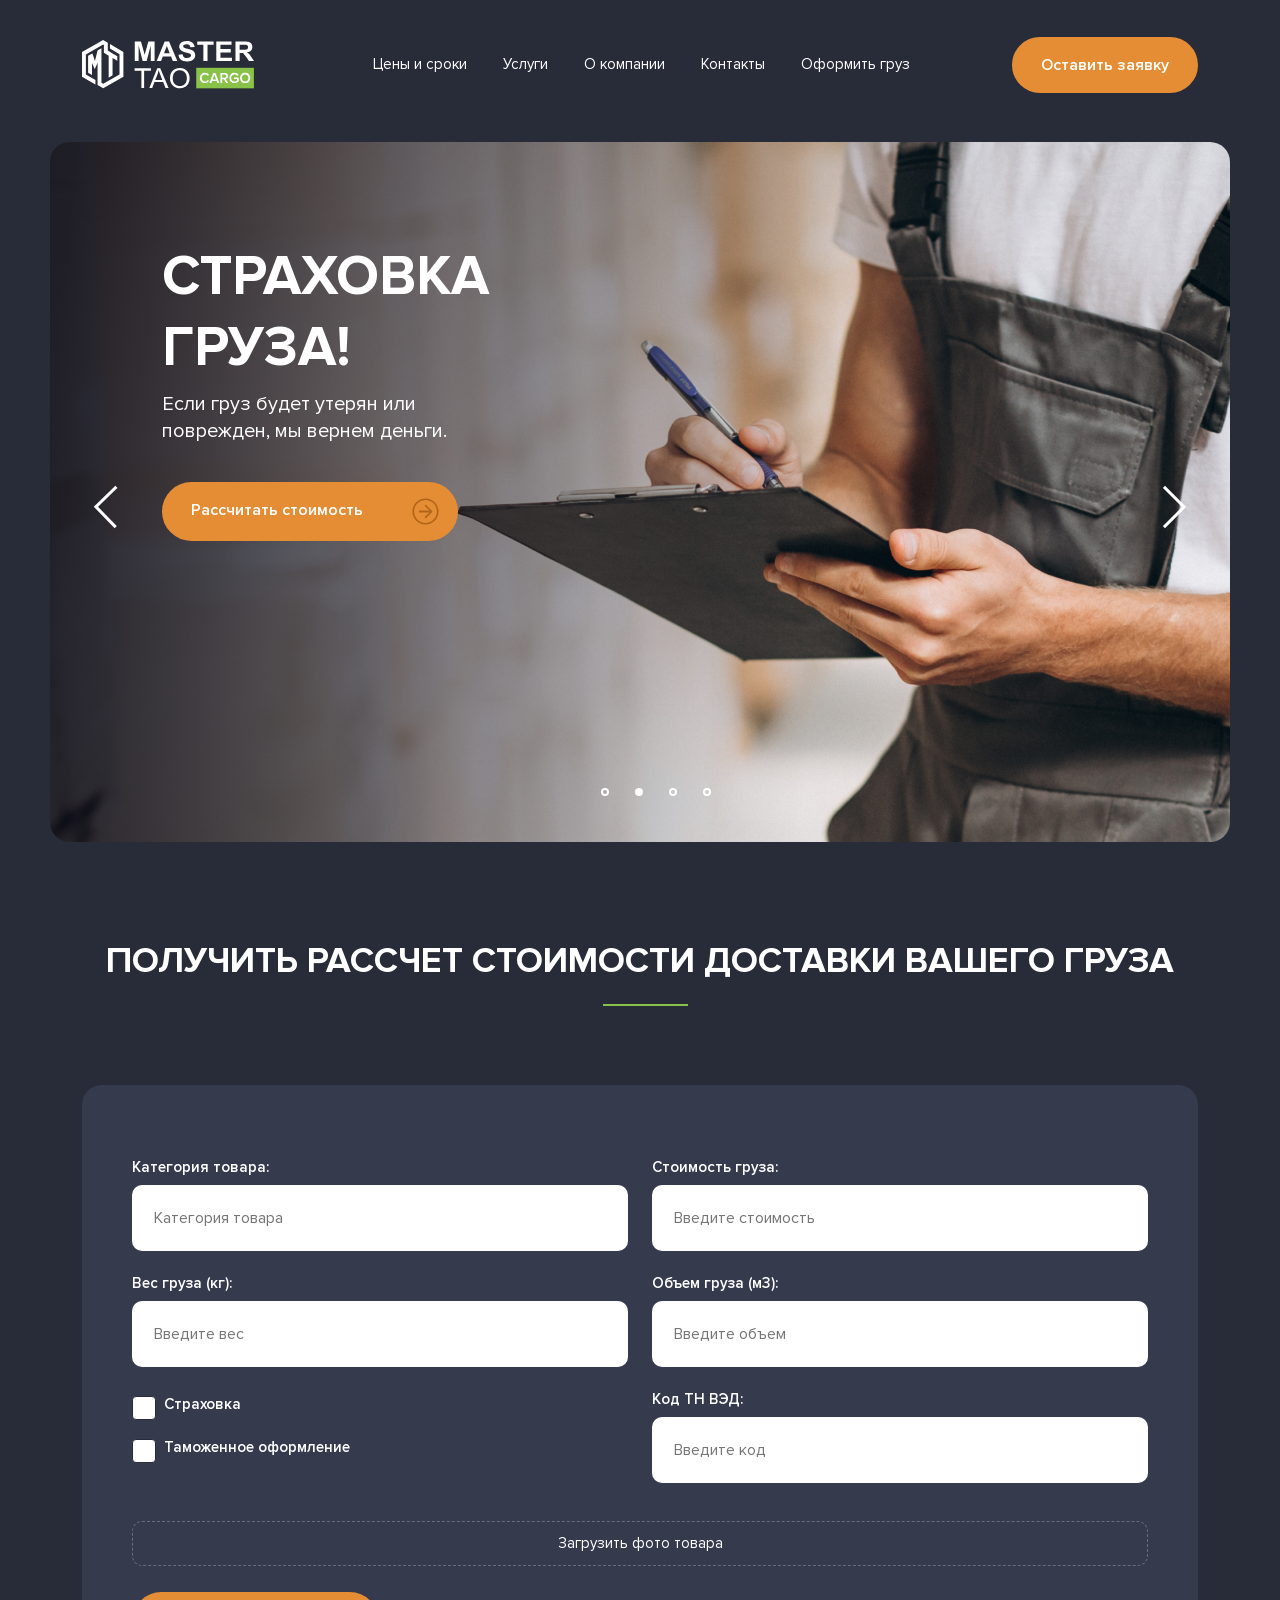
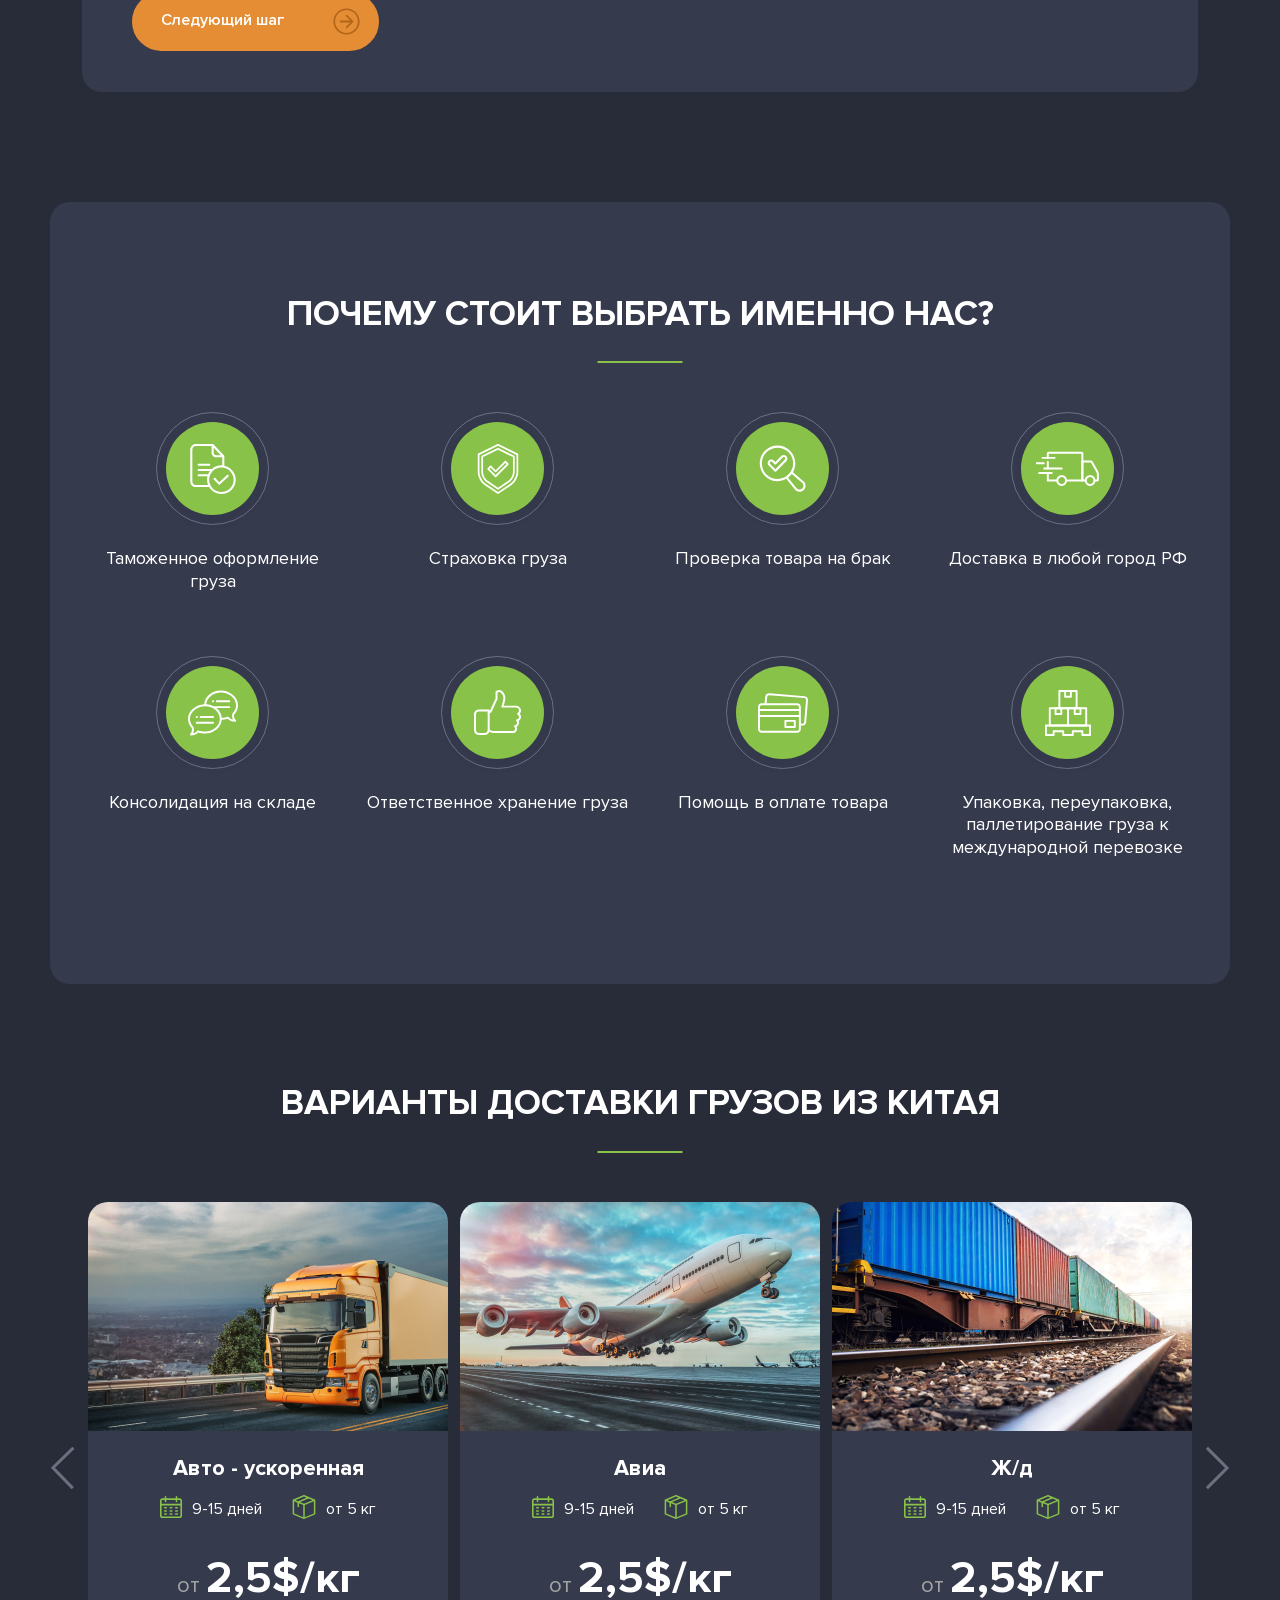
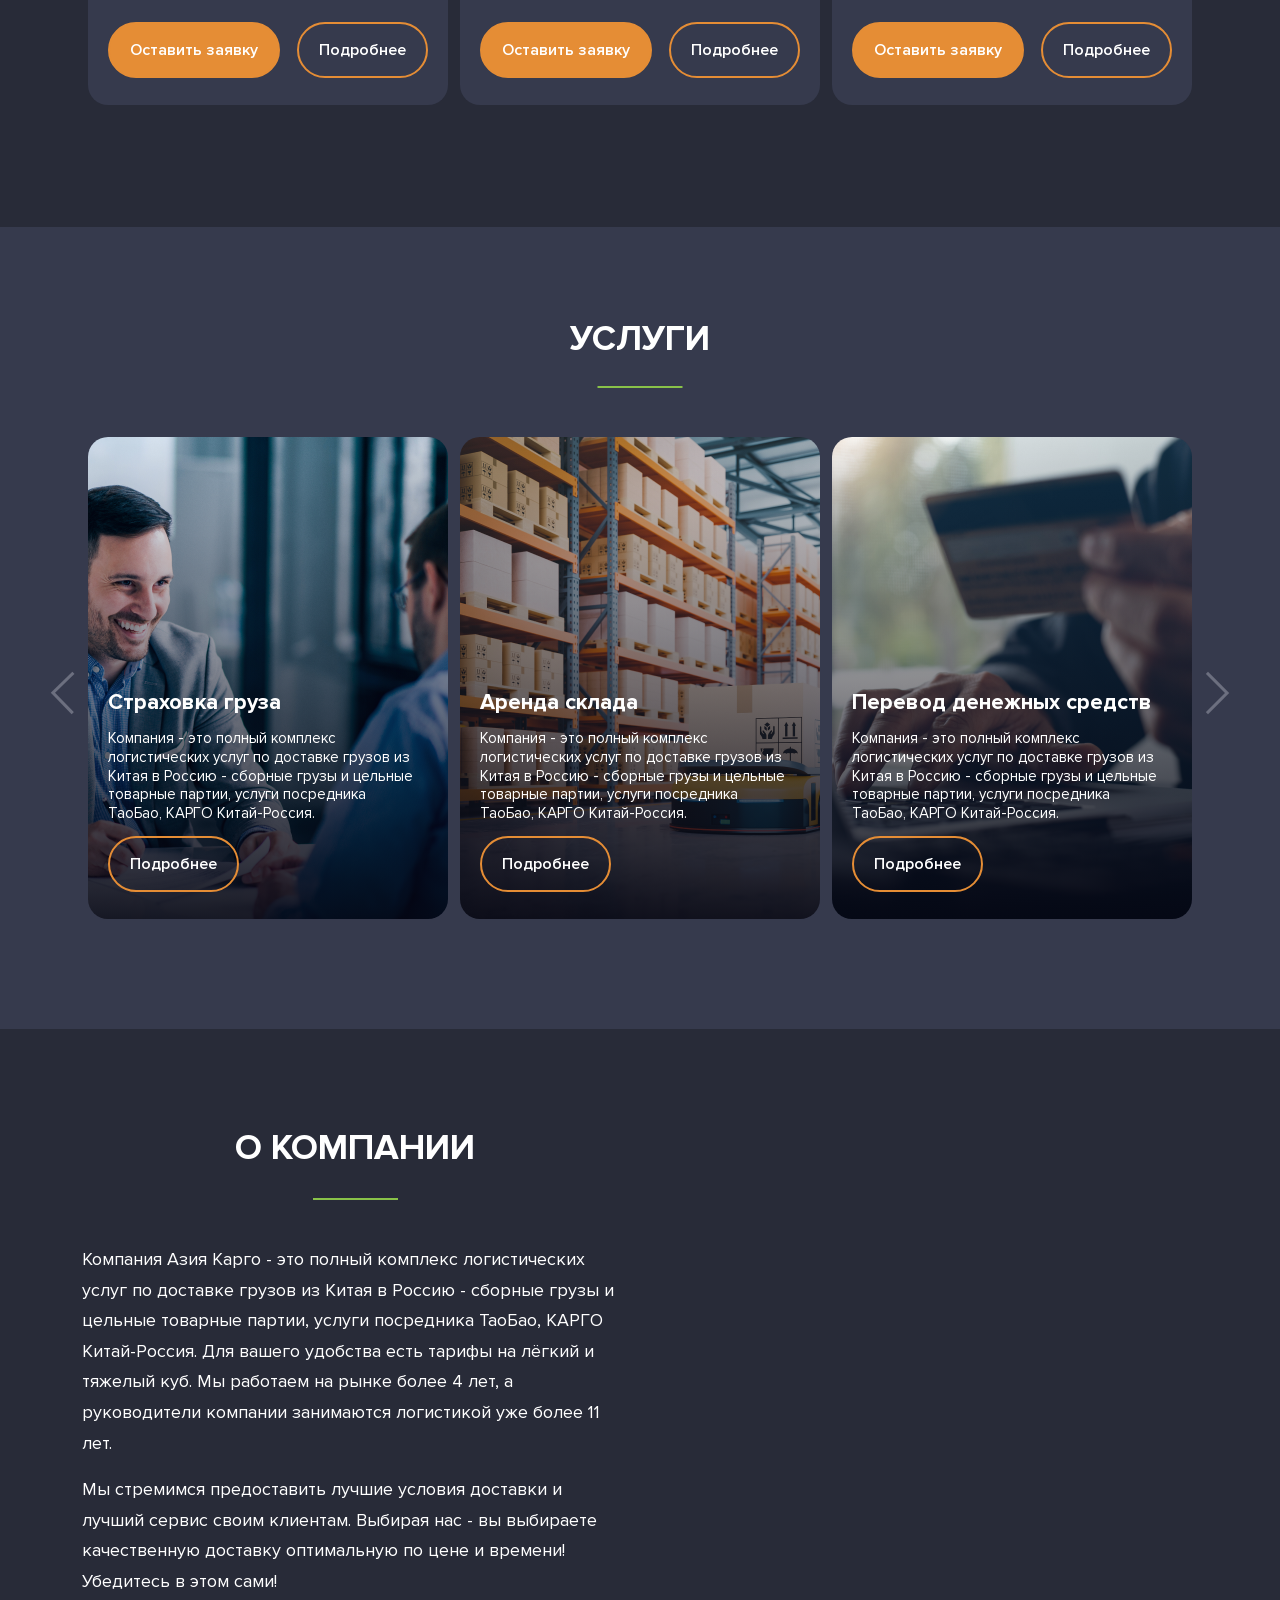
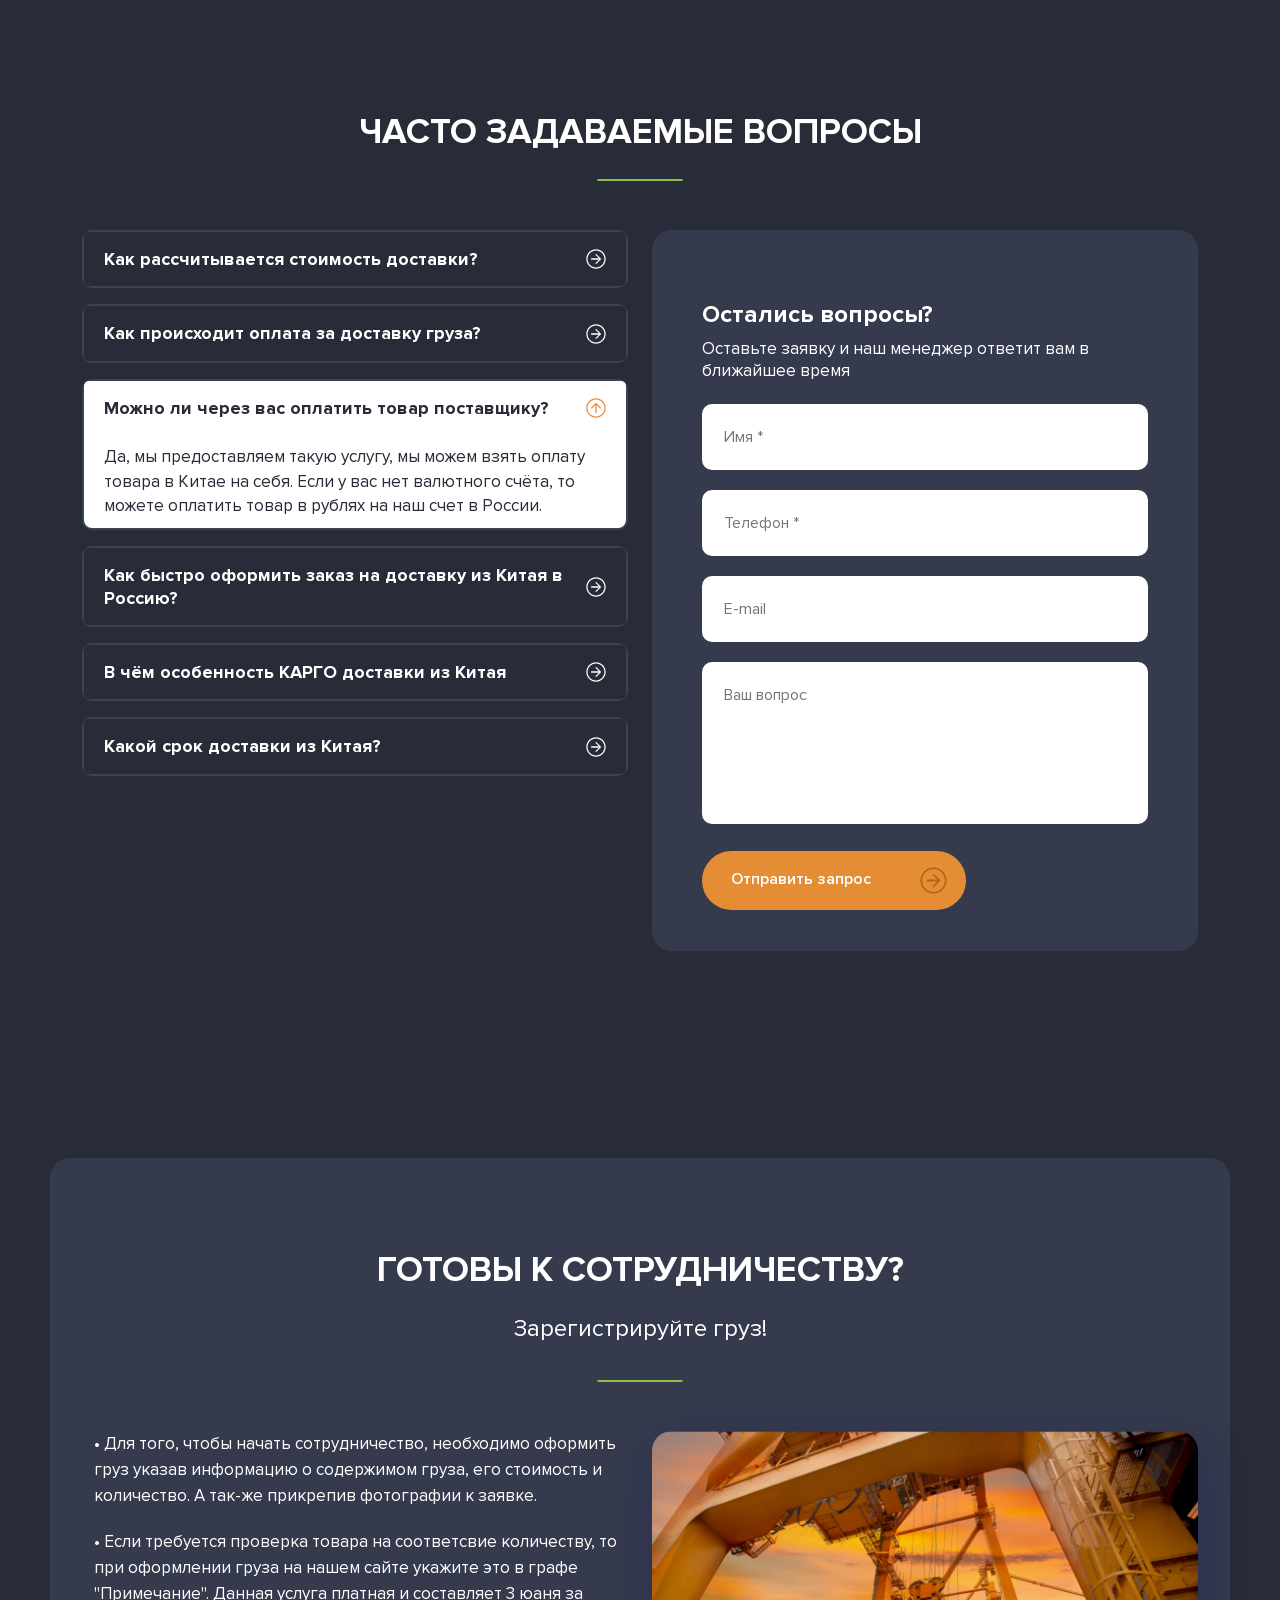
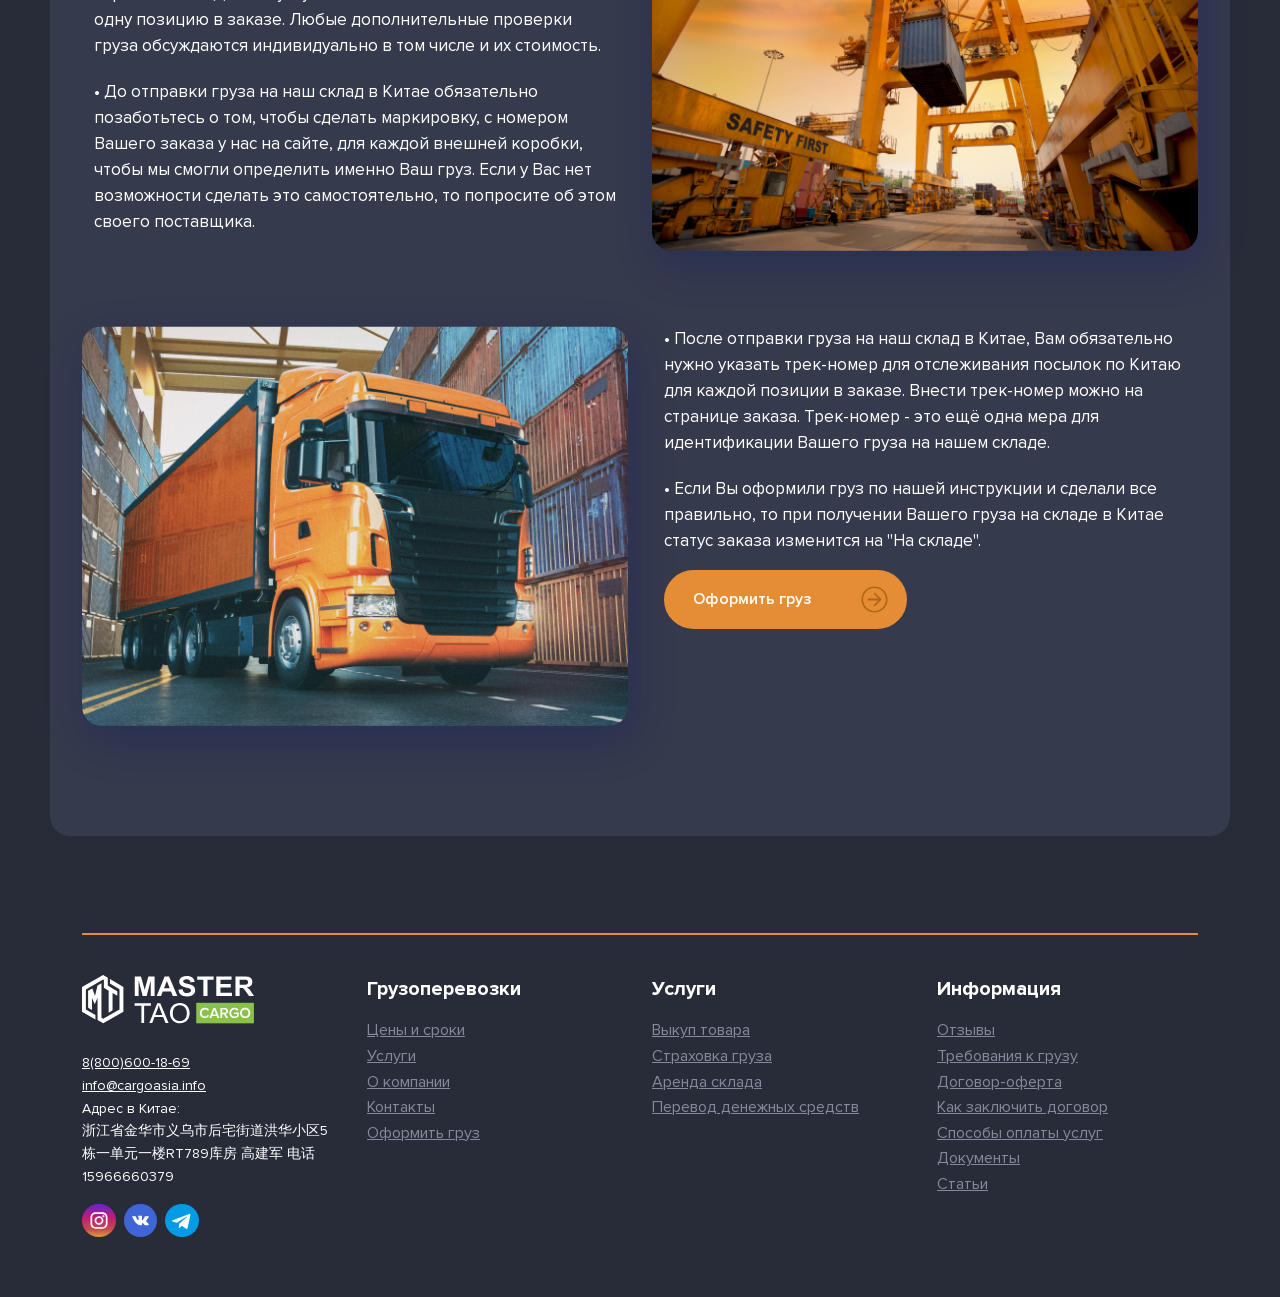
==== commit 86ee2c9b: "gulp/scss" ====
--- a/docs/index.html
+++ b/docs/index.html
@@ -8,11 +8,11 @@
     <meta name="description" content="Доставка груза из Китая в Россию">
     <meta name="keywords" content="доставка, груз, китай, россия, cargo, master tao">
     <meta name="theme-color" content="#363A4D">
-    <title>Master-Tao</title>
+    <title>Master Tao</title>
 
     <link rel="stylesheet" href="assets/css/bootstrap.min.css">
     <link rel="stylesheet" href="assets/css/slick.css">
-    <link rel="stylesheet" href="assets/css/main.css">
+    <link rel="stylesheet" href="style.css">
     <link rel="shortcut icon" href="assets/images/favicon.ico" type="image/x-icon">
 </head>
 
@@ -668,6 +668,7 @@
 
         gtag('config', 'G-7WZF15NX96');
     </script>
+
 </body>
 
 </html>
--- a/docs/style.css
+++ b/docs/style.css
@@ -0,0 +1,855 @@
+@font-face {
+  font-family: "Proxima Nova";
+  src: url("assets/fonts/ProximaNova-Regular.ttf") format("truetype");
+  font-style: normal;
+  font-weight: 400;
+  font-display: swap;
+}
+@font-face {
+  font-family: "Proxima Nova";
+  src: url("assets/fonts/ProximaNova-Semibold.ttf") format("truetype");
+  font-style: normal;
+  font-weight: 600;
+  font-display: swap;
+}
+@font-face {
+  font-family: "Proxima Nova";
+  src: url("assets/fonts/ProximaNova-Bold.ttf") format("truetype");
+  font-style: normal;
+  font-weight: 700;
+  font-display: swap;
+}
+.master-tao {
+  background: #282B38;
+  font-family: "Proxima Nova", sans-serif;
+  position: relative;
+}
+.master-tao.load {
+  overflow: hidden;
+}
+.master-tao.load .loading {
+  display: block;
+}
+.master-tao .loading {
+  display: none;
+  position: fixed;
+  top: 0;
+  left: 0;
+  width: 100%;
+  height: 100%;
+  background: #363A4D;
+  z-index: 100;
+}
+.master-tao .loading-content {
+  position: absolute;
+  top: 50%;
+  left: 50%;
+  transform: translate(-50%, -50%);
+  color: #fff;
+  font-size: 25px;
+}
+.master-tao .loading-content span {
+  margin-right: 5px;
+}
+.master-tao .navbar-toggler {
+  border: 0;
+}
+.master-tao .navbar-toggler:focus {
+  box-shadow: none;
+}
+.master-tao .navbar-toggler-icon {
+  background: #fff;
+  height: 2px;
+  position: relative;
+}
+.master-tao .navbar-toggler-icon::before {
+  position: absolute;
+  top: -9px;
+  left: 0;
+  background: #fff;
+  content: "";
+  width: 100%;
+  height: 2px;
+  transition: transform 0.3s;
+}
+.master-tao .navbar-toggler-icon::after {
+  position: absolute;
+  bottom: -9px;
+  left: 0;
+  background: #fff;
+  content: "";
+  width: 100%;
+  height: 2px;
+  transition: transform 0.3s;
+}
+.master-tao .nav-link {
+  color: #fff;
+  font-size: 15px;
+  line-height: 146%;
+  transition: color 0.5s;
+}
+.master-tao .nav-link:hover {
+  color: #E58D35;
+}
+.master-tao .nav-item {
+  margin-right: 20px;
+}
+.master-tao .nav-item:last-child {
+  margin-right: 0;
+}
+.master-tao .navbar {
+  margin: 27px 0 40px 0;
+}
+.master-tao .slick-prev {
+  position: absolute;
+  top: 50%;
+  left: 50px;
+  transform: translate(0, -50%);
+  z-index: 5;
+  height: 30px;
+  width: 30px;
+  transform: rotate(-44deg);
+  border: 3px solid #fff;
+  border-right-style: none;
+  border-bottom-style: none;
+  background: none;
+  font-size: 0;
+}
+.master-tao .slick-prev:hover {
+  border-color: #89C249;
+}
+.master-tao .slick-next {
+  position: absolute;
+  top: 50%;
+  right: 50px;
+  transform: translate(0, -50%);
+  z-index: 5;
+  height: 30px;
+  width: 30px;
+  transform: rotate(135deg);
+  border: 3px solid #fff;
+  border-right-style: none;
+  border-bottom-style: none;
+  background: none;
+  font-size: 0;
+}
+.master-tao .slick-next:hover {
+  border-color: #89C249;
+}
+.master-tao .slick-dots {
+  position: absolute;
+  bottom: 43px;
+  left: 50%;
+  transform: translate(-50%, 0);
+  display: flex;
+  justify-content: center;
+  margin-bottom: 0;
+}
+.master-tao .slick-dots li {
+  list-style: none;
+  margin-right: 26px;
+}
+.master-tao .slick-dots li:last-child {
+  margin-right: 0;
+}
+.master-tao .slick-dots li button {
+  width: 8px;
+  height: 8px;
+  padding: 0;
+  background: transparent;
+  border: 2px solid #fff;
+  font-size: 0;
+  border-radius: 90px;
+  transition: background 0.5s;
+}
+.master-tao .slick-dots .slick-active button {
+  background: #fff;
+}
+.master-tao .accordion {
+  --bs-accordion-border-radius: 10px;
+  --bs-accordion-inner-border-radius: 5px;
+  --bs-accordion-border-width: 2px;
+  --bs-accordion-border-color: #3A444E;
+  --bs-accordion-btn-bg: #282B38;
+  --bs-accordion-btn-color: #fff;
+  --bs-accordion-bg: #fff;
+  --bs-accordion-active-bg: #fff;
+  --bs-accordion-active-color: #282B38;
+  --bs-accordion-color: #282B38;
+  --bs-accordion-btn-icon-transform: rotate(-90deg);
+  --bs-accordion-btn-icon: url("data:image/svg+xml,%3Csvg width='27' height='27' viewBox='0 0 27 27' fill='none' xmlns='http://www.w3.org/2000/svg'%3E%3Cg clip-path='url(%23clip0_5858_63)'%3E%3Cpath d='M0.421875 13.5C0.421875 6.27539 6.27539 0.421875 13.5 0.421875C20.7246 0.421875 26.5781 6.27539 26.5781 13.5C26.5781 20.7246 20.7246 26.5781 13.5 26.5781C6.27539 26.5781 0.421875 20.7246 0.421875 13.5ZM13.5 24.8906C19.7596 24.8906 24.8906 19.8229 24.8906 13.5C24.8906 7.24043 19.8229 2.10938 13.5 2.10938C7.24043 2.10938 2.10938 7.17715 2.10938 13.5C2.10938 19.7596 7.17715 24.8906 13.5 24.8906ZM14.1592 20.0127L20.2289 13.9482C20.4768 13.7004 20.4768 13.2996 20.2289 13.0518L14.1592 6.9873C13.9113 6.73945 13.5105 6.73945 13.2627 6.9873L12.8988 7.35117C12.651 7.59902 12.651 8.01035 12.9094 8.25293L17.4182 12.6035H7.38281C7.03477 12.6035 6.75 12.8883 6.75 13.2363V13.7637C6.75 14.1117 7.03477 14.3965 7.38281 14.3965H17.4182L12.9041 18.7471C12.651 18.9949 12.6457 19.401 12.8936 19.6488L13.2574 20.0127C13.5105 20.2605 13.9113 20.2605 14.1592 20.0127Z' fill='white'/%3E%3C/g%3E%3Cdefs%3E%3CclipPath id='clip0_5858_63'%3E%3Crect width='27' height='27' fill='white' transform='matrix(-1 0 0 1 27 0)'/%3E%3C/clipPath%3E%3C/defs%3E%3C/svg%3E%0A");
+  --bs-accordion-btn-active-icon: url("data:image/svg+xml,%3Csvg width='27' height='27' viewBox='0 0 27 27' fill='none' xmlns='http://www.w3.org/2000/svg'%3E%3Cg clip-path='url(%23clip0_5858_63)'%3E%3Cpath d='M0.421875 13.5C0.421875 6.27539 6.27539 0.421875 13.5 0.421875C20.7246 0.421875 26.5781 6.27539 26.5781 13.5C26.5781 20.7246 20.7246 26.5781 13.5 26.5781C6.27539 26.5781 0.421875 20.7246 0.421875 13.5ZM13.5 24.8906C19.7596 24.8906 24.8906 19.8229 24.8906 13.5C24.8906 7.24043 19.8229 2.10938 13.5 2.10938C7.24043 2.10938 2.10938 7.17715 2.10938 13.5C2.10938 19.7596 7.17715 24.8906 13.5 24.8906ZM14.1592 20.0127L20.2289 13.9482C20.4768 13.7004 20.4768 13.2996 20.2289 13.0518L14.1592 6.9873C13.9113 6.73945 13.5105 6.73945 13.2627 6.9873L12.8988 7.35117C12.651 7.59902 12.651 8.01035 12.9094 8.25293L17.4182 12.6035H7.38281C7.03477 12.6035 6.75 12.8883 6.75 13.2363V13.7637C6.75 14.1117 7.03477 14.3965 7.38281 14.3965H17.4182L12.9041 18.7471C12.651 18.9949 12.6457 19.401 12.8936 19.6488L13.2574 20.0127C13.5105 20.2605 13.9113 20.2605 14.1592 20.0127Z' fill='%23E58D35'/%3E%3C/g%3E%3Cdefs%3E%3CclipPath id='clip0_5858_63'%3E%3Crect width='27' height='27' fill='white' transform='matrix(-1 0 0 1 27 0)'/%3E%3C/clipPath%3E%3C/defs%3E%3C/svg%3E%0A");
+  --bs-accordion-body-padding-y: 10px;
+  --bs-accordion-btn-focus-box-shadow: none;
+}
+.master-tao .accordion-item {
+  margin-bottom: 16px;
+  border-top-style: solid;
+  border-top-color: var(--bs-accordion-border-color);
+  border-top-width: var(--bs-accordion-border-width);
+  border-bottom-left-radius: var(--bs-accordion-border-radius);
+  border-bottom-right-radius: var(--bs-accordion-border-radius);
+  border-top-right-radius: var(--bs-accordion-border-radius);
+  border-top-left-radius: var(--bs-accordion-border-radius);
+}
+.master-tao .accordion-item:has(.accordion-button.collapsed) {
+  background-color: transparent;
+  transition: background-color 0.5s;
+}
+.master-tao .accordion-item .accordion-button {
+  border-bottom-left-radius: var(--bs-accordion-inner-border-radius);
+  border-bottom-right-radius: var(--bs-accordion-inner-border-radius);
+  border-top-right-radius: var(--bs-accordion-inner-border-radius);
+  border-top-left-radius: var(--bs-accordion-inner-border-radius);
+}
+.master-tao .accordion-button {
+  font-weight: 700;
+  font-size: 18px;
+  line-height: 124.5%;
+}
+.master-tao .accordion-button:not(.collapsed) {
+  box-shadow: none;
+}
+.master-tao .accordion-body {
+  font-size: 17px;
+  line-height: 144.5%;
+}
+
+.master-tao .navbar-toggler[aria-expanded=true] .navbar-toggler-icon::before {
+  top: -1px;
+  transform: rotate(45deg);
+}
+
+.master-tao .navbar-toggler[aria-expanded=true] .navbar-toggler-icon::after {
+  bottom: -1px;
+  transform: rotate(-45deg);
+}
+
+.master-tao .navbar-toggler[aria-expanded=true] .navbar-toggler-icon {
+  height: 0;
+}
+
+.section-margin {
+  margin-left: 50px;
+  margin-right: 50px;
+}
+
+.first-screen {
+  margin-bottom: 97px;
+}
+.first-screen-slider__item {
+  background-size: cover;
+  background-repeat: no-repeat;
+  background-position: center;
+  padding: 100px 100px 0 100px;
+  min-height: 700px;
+  border-radius: 20px;
+  position: relative;
+}
+.first-screen-slider__item:before {
+  display: none;
+  content: "";
+  position: absolute;
+  background: linear-gradient(0deg, rgba(4, 5, 17, 0.6), rgba(4, 5, 17, 0.6));
+  top: 0;
+  left: 0;
+  width: 100%;
+  height: 100%;
+}
+.first-screen-title {
+  font-weight: 700;
+  font-size: 56px;
+  line-height: 126%;
+  text-transform: uppercase;
+  color: #fff;
+  max-width: 463px;
+  position: relative;
+  z-index: 10;
+}
+.first-screen-subtitle {
+  font-size: 20px;
+  line-height: 135.5%;
+  color: #fff;
+  max-width: 345px;
+  margin-bottom: 37px;
+  position: relative;
+  z-index: 10;
+}
+
+.delivery {
+  margin-bottom: 122px;
+}
+.delivery-slider {
+  max-width: 1116px;
+  margin: 0 auto;
+}
+.delivery-slider .slick-prev {
+  left: -50px;
+  border-color: #6C6F7F;
+}
+.delivery-slider .slick-next {
+  right: -50px;
+  border-color: #6C6F7F;
+}
+.delivery-slider .slick-dots {
+  bottom: -25px;
+}
+.delivery-slider-item {
+  background: #363A4D;
+  border-radius: 20px;
+  color: #fff;
+  width: 360px;
+  margin: 0 auto;
+}
+.delivery-slider-item--services {
+  height: 482px;
+  display: flex;
+  flex-direction: column;
+  justify-content: flex-end;
+}
+.delivery-slider-img {
+  border-radius: 20px 20px 0 0;
+}
+.delivery-slider-content {
+  display: flex;
+  align-items: center;
+  flex-direction: column;
+  padding: 24px 20px 27px 20px;
+}
+.delivery-slider-content--services {
+  align-items: start;
+}
+.delivery-slider-title {
+  font-weight: 700;
+  font-size: 22px;
+  line-height: 124.5%;
+  margin-bottom: 13px;
+}
+.delivery-slider-card {
+  display: flex;
+  margin-bottom: 25px;
+}
+.delivery-slider-day, .delivery-slider-weight {
+  font-size: 16px;
+  line-height: 124.5%;
+  display: flex;
+  align-items: center;
+}
+.delivery-slider-day {
+  margin-right: 30px;
+}
+.delivery-slider-day:before {
+  content: url("assets/images/delivery/calendar.svg");
+  padding-right: 10px;
+}
+.delivery-slider-weight:before {
+  content: url("assets/images/delivery/box.svg");
+  padding-right: 10px;
+}
+.delivery-slider-price {
+  color: #A3A3A3;
+  font-size: 22px;
+  line-height: 124.5%;
+}
+.delivery-slider-price span {
+  color: #fff;
+  font-weight: 700;
+  font-size: 45px;
+  line-height: 56px;
+}
+.delivery-slider-buttons {
+  width: 100%;
+  display: flex;
+  justify-content: space-between;
+}
+.delivery-slider-buttons button {
+  padding: 14px 20px;
+}
+.delivery-slider-description {
+  max-width: 307px;
+  margin-bottom: 14px;
+  font-size: 15px;
+  line-height: 124.5%;
+}
+
+.btn-orange {
+  background: #E58D35;
+  color: #fff;
+  border: 2px solid #E58D35;
+  border-radius: 90px;
+  font-weight: 600;
+  font-size: 16px;
+  display: inline-flex;
+  padding: 14px 27px;
+  transition: background 0.5s, color 0.5s;
+  position: relative;
+  z-index: 10;
+}
+.btn-orange:not(.btn-orange--transparent):hover {
+  background: #fff;
+  color: #E58D35;
+}
+.btn-orange img {
+  margin-left: 49px;
+  margin-right: -10px;
+}
+.btn-orange--transparent {
+  background: linear-gradient(to right, #E58D35, #E58D35);
+  background-repeat: no-repeat;
+  background-size: 0 100%;
+  transition: background-size 1s, color 1s;
+}
+.btn-orange--transparent:hover {
+  color: #fff;
+  background-size: 100% 100%;
+}
+.btn-orange--services {
+  padding: 14px 30px;
+}
+
+.calc div {
+  position: relative;
+}
+
+.short-man {
+  position: absolute;
+  bottom: 0;
+  right: 0;
+}
+
+.form {
+  background: #363A4D;
+  padding: 70px 50px 41px;
+  border-radius: 20px;
+  margin-bottom: 110px;
+}
+.form-input, .form-textarea {
+  width: 100%;
+  border-radius: 10px;
+  border: 2px solid transparent;
+  padding: 19px 20px;
+  margin-bottom: 20px;
+  transition: background 0.5s, border 0.5s;
+}
+.form-input:focus, .form-textarea:focus {
+  outline: none;
+  border: 2px solid #E58D35;
+}
+.form-input:hover, .form-textarea:hover {
+  background: rgb(185, 174, 174);
+}
+.form-textarea {
+  resize: none;
+}
+.form-label {
+  color: #fff;
+  font-weight: 600;
+  font-size: 15px;
+  line-height: 126%;
+}
+.form-title {
+  font-weight: 700;
+  font-size: 24px;
+  line-height: 126%;
+  color: #fff;
+  margin-bottom: 8px;
+}
+.form-subtitle {
+  font-size: 17px;
+  line-height: 126%;
+  color: #fff;
+  margin-bottom: 23px;
+}
+
+.custom-checkbox {
+  width: 24px;
+  height: 24px;
+  background: #fff;
+  border: 1px solid #282B38;
+  border-radius: 4px;
+  position: relative;
+}
+.custom-checkbox:before {
+  opacity: 0;
+  position: absolute;
+  top: 50%;
+  left: 50%;
+  transform: translate(-50%, -50%);
+  content: url("assets/images/checkbox.svg");
+  transition: opacity 0.1s;
+}
+input:checked + .custom-checkbox:before {
+  opacity: 1;
+}
+
+.btn-upload {
+  color: #fff;
+  width: 100%;
+  background: none;
+  border: none;
+  border: 1px dashed rgba(255, 255, 255, 0.26);
+  border-radius: 10px;
+  padding: 12px;
+  font-size: 15px;
+  line-height: 126%;
+  margin-bottom: 26px;
+  transition: border-color 0.5s;
+}
+.btn-upload:hover {
+  border-color: #fff;
+}
+
+.input-file {
+  display: none;
+}
+
+.step1-file-name {
+  color: #fff;
+  font-size: 15px;
+  line-height: 126%;
+  margin-bottom: 18px;
+}
+
+.template-title {
+  color: #fff;
+  position: relative;
+  margin-bottom: 49px;
+  display: flex;
+  flex-direction: column;
+  align-items: center;
+}
+.template-title--about {
+  flex-direction: column;
+  padding-bottom: 0;
+  margin-bottom: 0;
+}
+.template-title--about .template-border-decoration {
+  margin: 19px 0 44px 0;
+}
+.template-title h3 {
+  font-weight: 700;
+  font-size: 36px;
+  line-height: 124.5%;
+  text-transform: uppercase;
+  text-align: center;
+}
+.template-title p {
+  text-align: center;
+  margin-top: 10px;
+  font-size: 24px;
+}
+.template-title.decoration:before {
+  width: 85px;
+  height: 2px;
+  content: "";
+  background: #89C249;
+  position: absolute;
+  bottom: 0;
+  left: 50%;
+  transform: translate(-50%, 0);
+}
+
+.decoration.template-title {
+  padding-bottom: 19px;
+}
+
+.template-border-decoration {
+  width: 85px;
+  height: 2px;
+  background: #89C249;
+  display: inline-flex;
+  margin: 0 0 11px 10px;
+}
+
+.advantages {
+  background: #363A4D;
+  border-radius: 20px;
+  padding: 90px 0 110px;
+  margin-bottom: 97px;
+}
+.advantages .row div:not(.slick-slide):nth-child(n+5) {
+  margin-top: 48px;
+}
+.advantages-box {
+  width: 113px;
+  height: 113px;
+  background: transparent;
+  border: 1px solid #6C7188;
+  border-radius: 90px;
+  display: flex;
+  justify-content: center;
+  align-items: center;
+  margin: 0 auto;
+}
+.advantages-item {
+  width: 93px;
+  height: 93px;
+  background: #89C249;
+  box-shadow: 0px 4px 13px rgba(30, 35, 66, 0.11);
+  border-radius: 90px;
+  display: flex;
+  justify-content: center;
+  align-items: center;
+}
+.advantages-title {
+  max-width: 263px;
+  margin-top: 22px;
+  font-size: 18px;
+  line-height: 124.5%;
+  color: #fff;
+  text-align: center;
+  margin-left: auto;
+  margin-right: auto;
+}
+.advantages .slick-dots {
+  bottom: -50px;
+}
+
+.about {
+  margin-bottom: 97px;
+}
+.about-content {
+  color: #fff;
+  font-size: 18px;
+  line-height: 170%;
+}
+
+.faq {
+  margin-bottom: 97px;
+}
+
+.txt {
+  background: #363A4D;
+  margin-bottom: 97px;
+  padding: 90px 0 110px;
+  border-radius: 20px;
+}
+.txt .row {
+  margin-bottom: 75px;
+}
+.txt .row:last-child {
+  margin-bottom: 0;
+}
+.txt .row .row div button {
+  margin-top: 20px;
+}
+.txt-content {
+  color: #fff;
+  font-size: 17px;
+  line-height: 26px;
+  max-width: 523px;
+  margin: 0 auto;
+}
+.txt-content ul li {
+  margin-bottom: 20px;
+  list-style: none;
+}
+.txt-content ul li:last-child {
+  margin-bottom: 0;
+}
+.txt-content ul {
+  padding: 0;
+}
+.txt-img {
+  box-shadow: 5px 15px 40px rgba(11, 24, 97, 0.32);
+  border-radius: 20px;
+}
+
+.footer {
+  margin-bottom: 60px;
+}
+.footer-border {
+  width: 100%;
+  height: 2px;
+  background: #E58D35;
+  margin-bottom: 40px;
+}
+.footer-contacts {
+  margin-top: 28px;
+  display: flex;
+  flex-direction: column;
+  color: #fff;
+  font-size: 14px;
+  line-height: 162.5%;
+  max-width: 263px;
+}
+.footer-contacts a {
+  color: inherit;
+}
+.footer-contacts p {
+  margin-bottom: 0;
+}
+.footer-social {
+  display: flex;
+}
+.footer-social__item {
+  margin-right: 8px;
+}
+.footer-social__item:last-child {
+  margin-right: 0;
+}
+.footer-nav {
+  color: #fff;
+  display: flex;
+  flex-direction: column;
+}
+.footer-title {
+  margin-bottom: 14px;
+  font-weight: 700;
+  font-size: 20px;
+  line-height: 146%;
+}
+.footer-link {
+  color: #85899C;
+  font-size: 16px;
+  line-height: 160.5%;
+  transition: color 0.5s;
+}
+.footer-link:hover {
+  color: #fff;
+}
+
+.services {
+  background: #363A4D;
+  border-radius: 20px;
+  padding: 90px 0 110px;
+  margin-bottom: 97px;
+}
+
+@media only screen and (max-width: 1399px) {
+  .short-man {
+    display: none;
+  }
+}
+@media only screen and (min-width: 1200px) and (max-width: 1300px) {
+  .delivery-slider .slick-next {
+    right: -25px;
+  }
+  .delivery-slider .slick-prev {
+    left: -25px;
+  }
+}
+@media only screen and (min-width: 1200px) and (max-width: 1399px) {
+  .services {
+    border-radius: 0;
+  }
+  .services.section-margin {
+    margin-left: 0;
+    margin-right: 0;
+  }
+}
+@media only screen and (max-width: 1199px) {
+  .delivery-slider {
+    max-width: 744px;
+  }
+}
+@media only screen and (max-width: 991px) {
+  :root {
+    --margin-bottom: 55px;
+  }
+  .master-tao .nav-link {
+    font-size: 24px;
+  }
+  .first-screen-slider__item {
+    border-radius: 0;
+    padding-top: 100px;
+    padding-bottom: 100px;
+  }
+  .master-tao .navbar {
+    margin: 20px 0;
+    padding: 0;
+  }
+  .master-tao .navbar-collapse {
+    margin: 19px -12px -20px -12px;
+    background: #363A4D;
+  }
+  .master-tao .navbar-collapse .btn-orange {
+    margin: 0 auto 60px;
+  }
+  .master-tao .nav-item {
+    text-align: center;
+    margin-bottom: 15px;
+  }
+  .master-tao .nav-item:first-child {
+    margin-top: 37px;
+  }
+  .first-screen-slider__item:before {
+    display: block;
+  }
+  .first-screen-slider__item {
+    min-height: 600px;
+    padding-top: 50px;
+    padding-bottom: 50px;
+  }
+  .first-screen-title, .first-screen-subtitle {
+    margin-left: auto;
+    margin-right: auto;
+    text-align: center;
+  }
+  .advantages-title {
+    max-width: unset;
+  }
+  .btn-orange {
+    display: flex;
+    margin: 0 auto;
+  }
+  .first-screen-title {
+    font-size: 32px;
+  }
+  .first-screen-subtitle {
+    font-size: 16px;
+  }
+  .template-title h3 {
+    max-width: 335px;
+    font-size: 24px;
+  }
+  .about-content {
+    font-size: 16px;
+  }
+  .footer-nav {
+    display: none;
+  }
+  .txt-content {
+    margin-top: 36px;
+  }
+  .delivery-slider {
+    max-width: 372px;
+  }
+  .footer-info {
+    display: flex;
+    flex-direction: column;
+    align-items: center;
+  }
+  .section-margin {
+    margin-left: 0;
+    margin-right: 0;
+  }
+  .advantages {
+    border-radius: 0;
+  }
+  .txt {
+    border-radius: 0;
+  }
+  .services {
+    border-radius: 0;
+  }
+}
+@media only screen and (max-width: 575px) {
+  .first-screen-slider__item {
+    border-radius: 0;
+    padding-left: 20px;
+    padding-right: 20px;
+    min-height: 552px;
+  }
+  .form {
+    padding: 50px 20px;
+  }
+  .delivery-slider {
+    max-width: 360px;
+  }
+  .delivery .container-lg, .services .container-lg {
+    padding-left: 0;
+    padding-right: 0;
+  }
+}
+/*# sourceMappingURL=style.css.map */
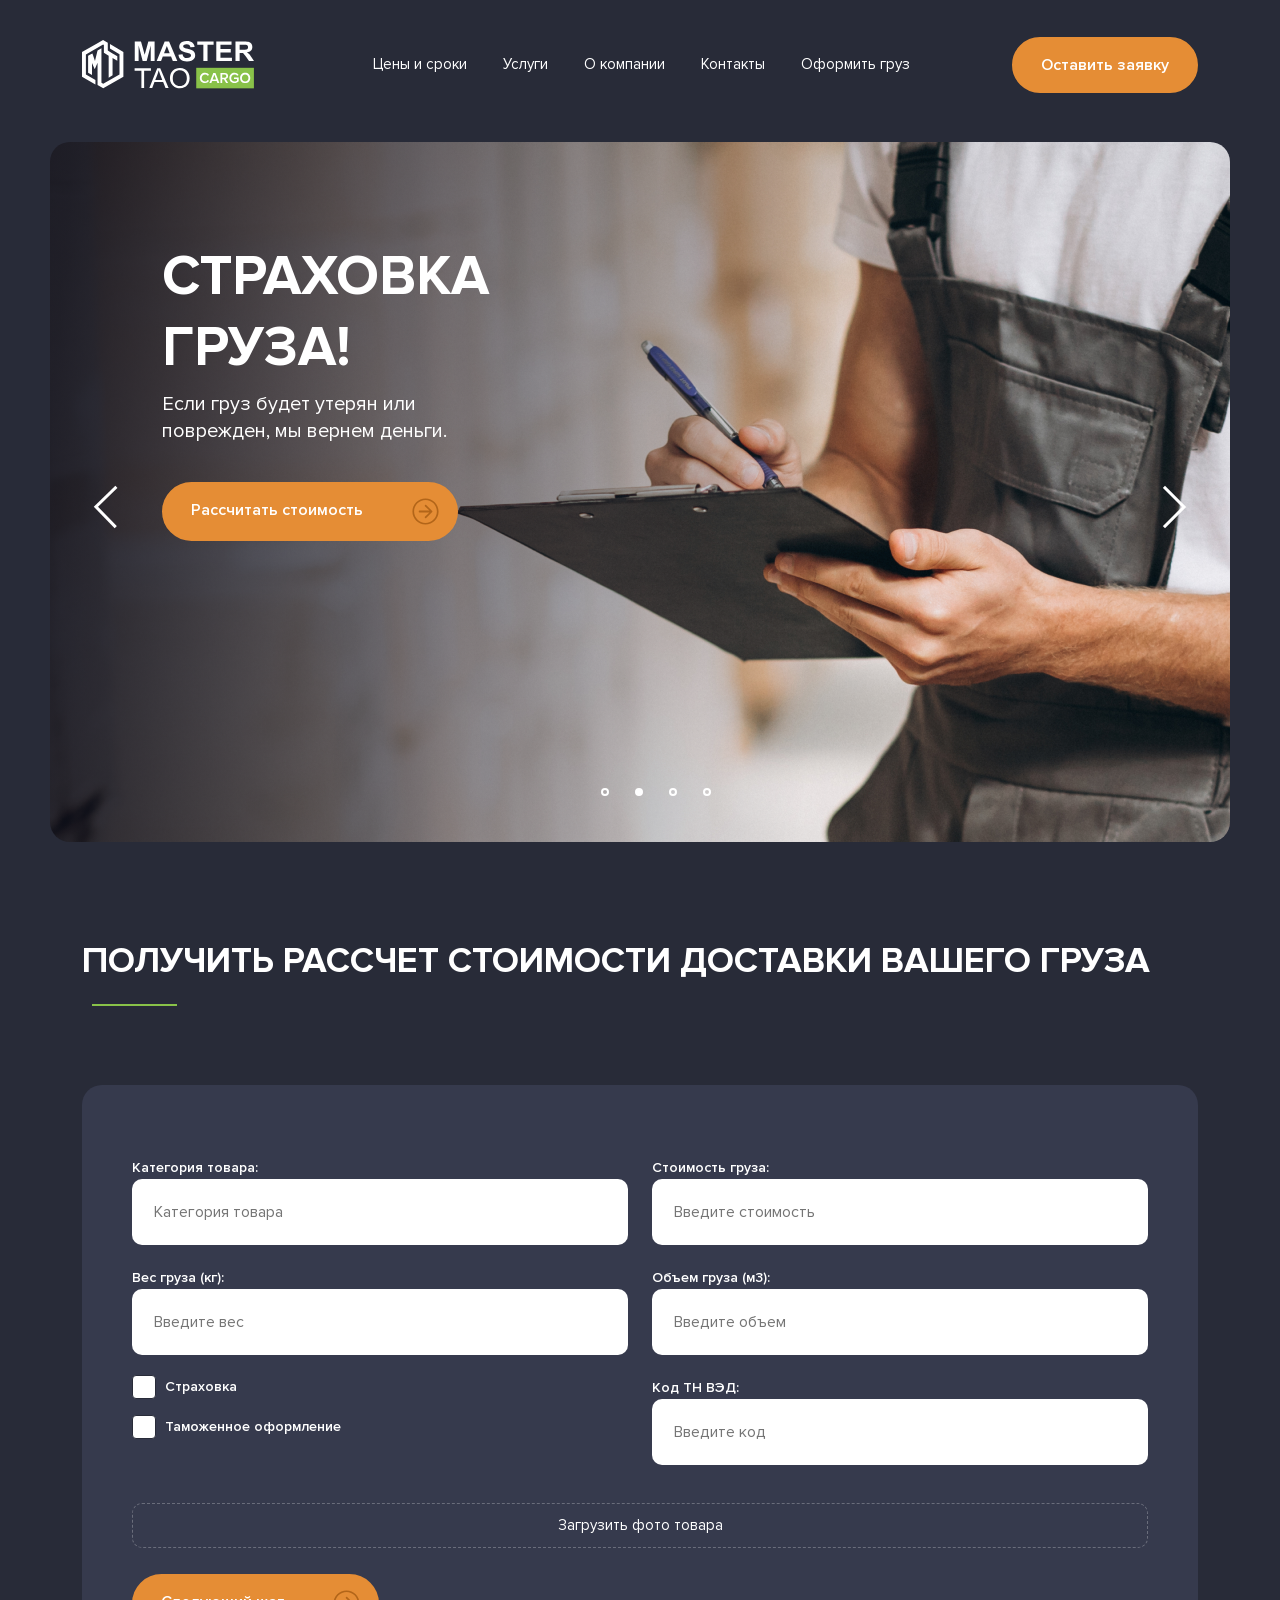
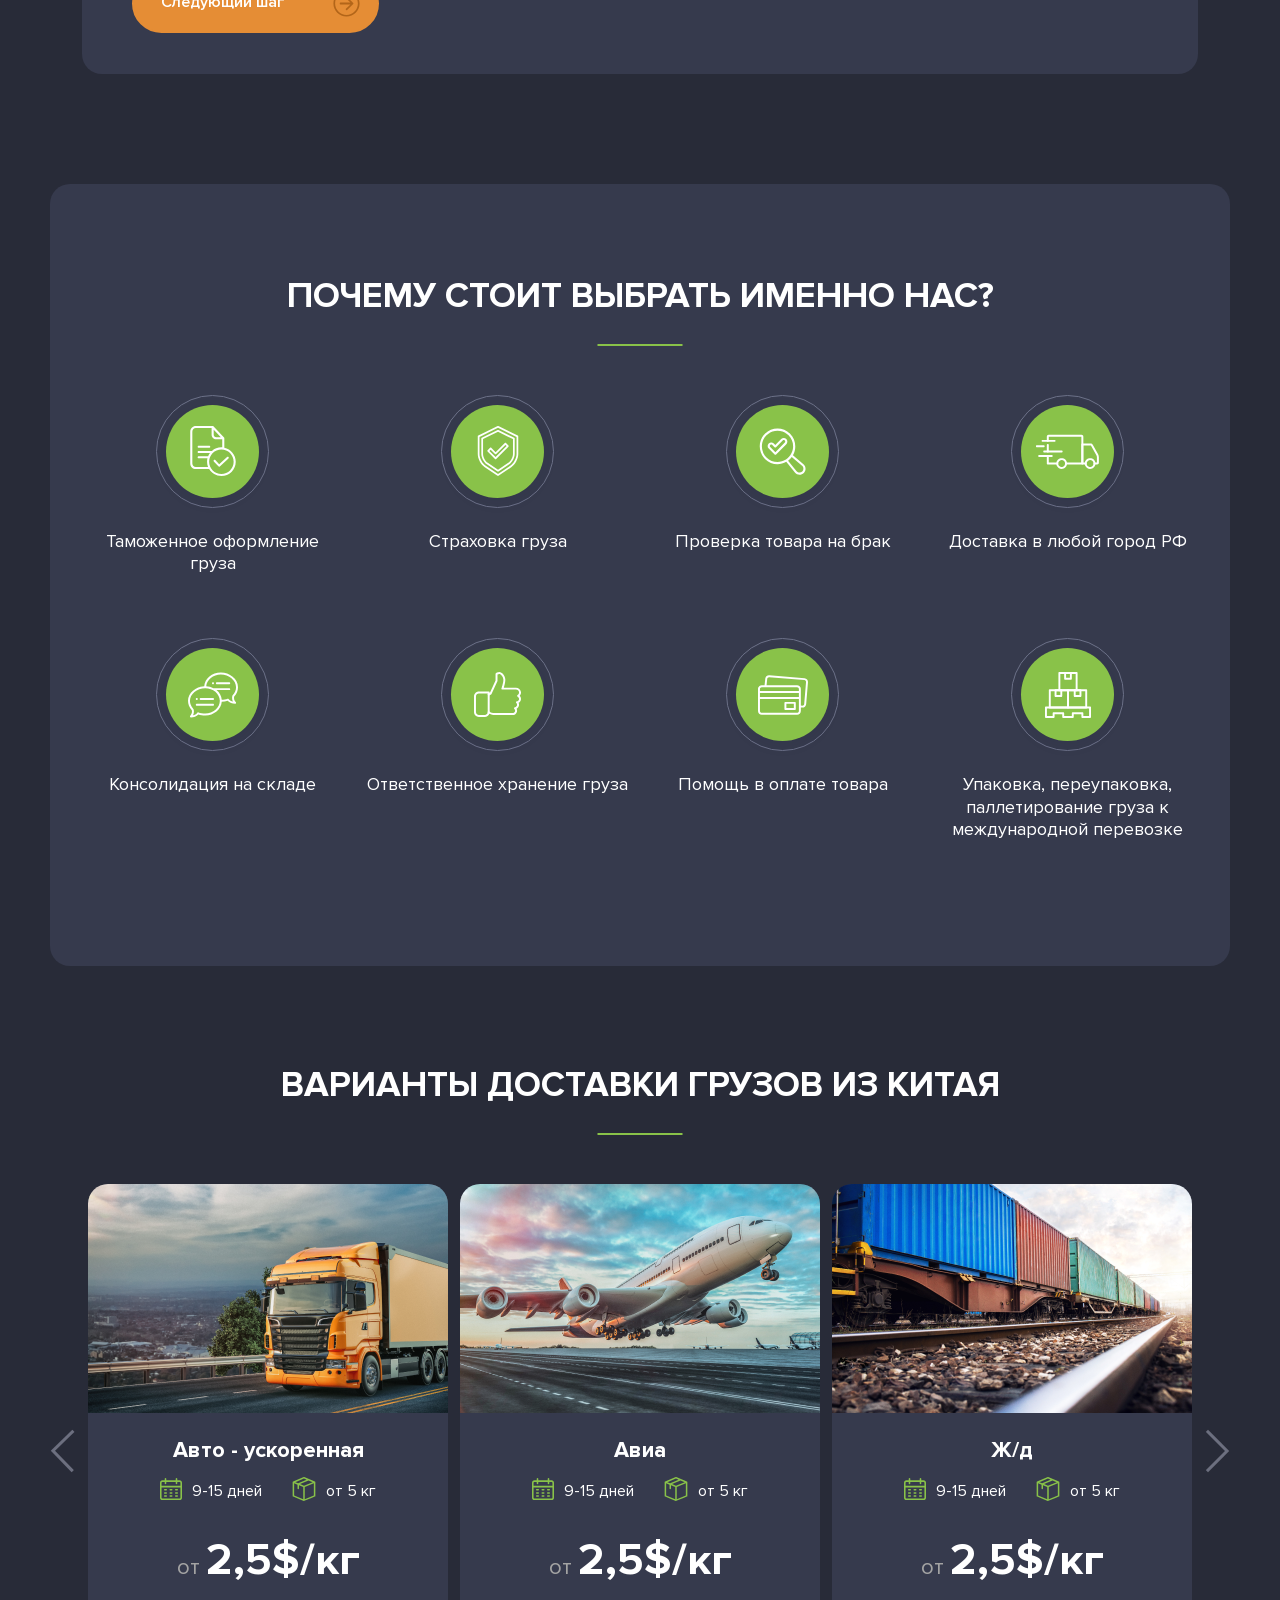
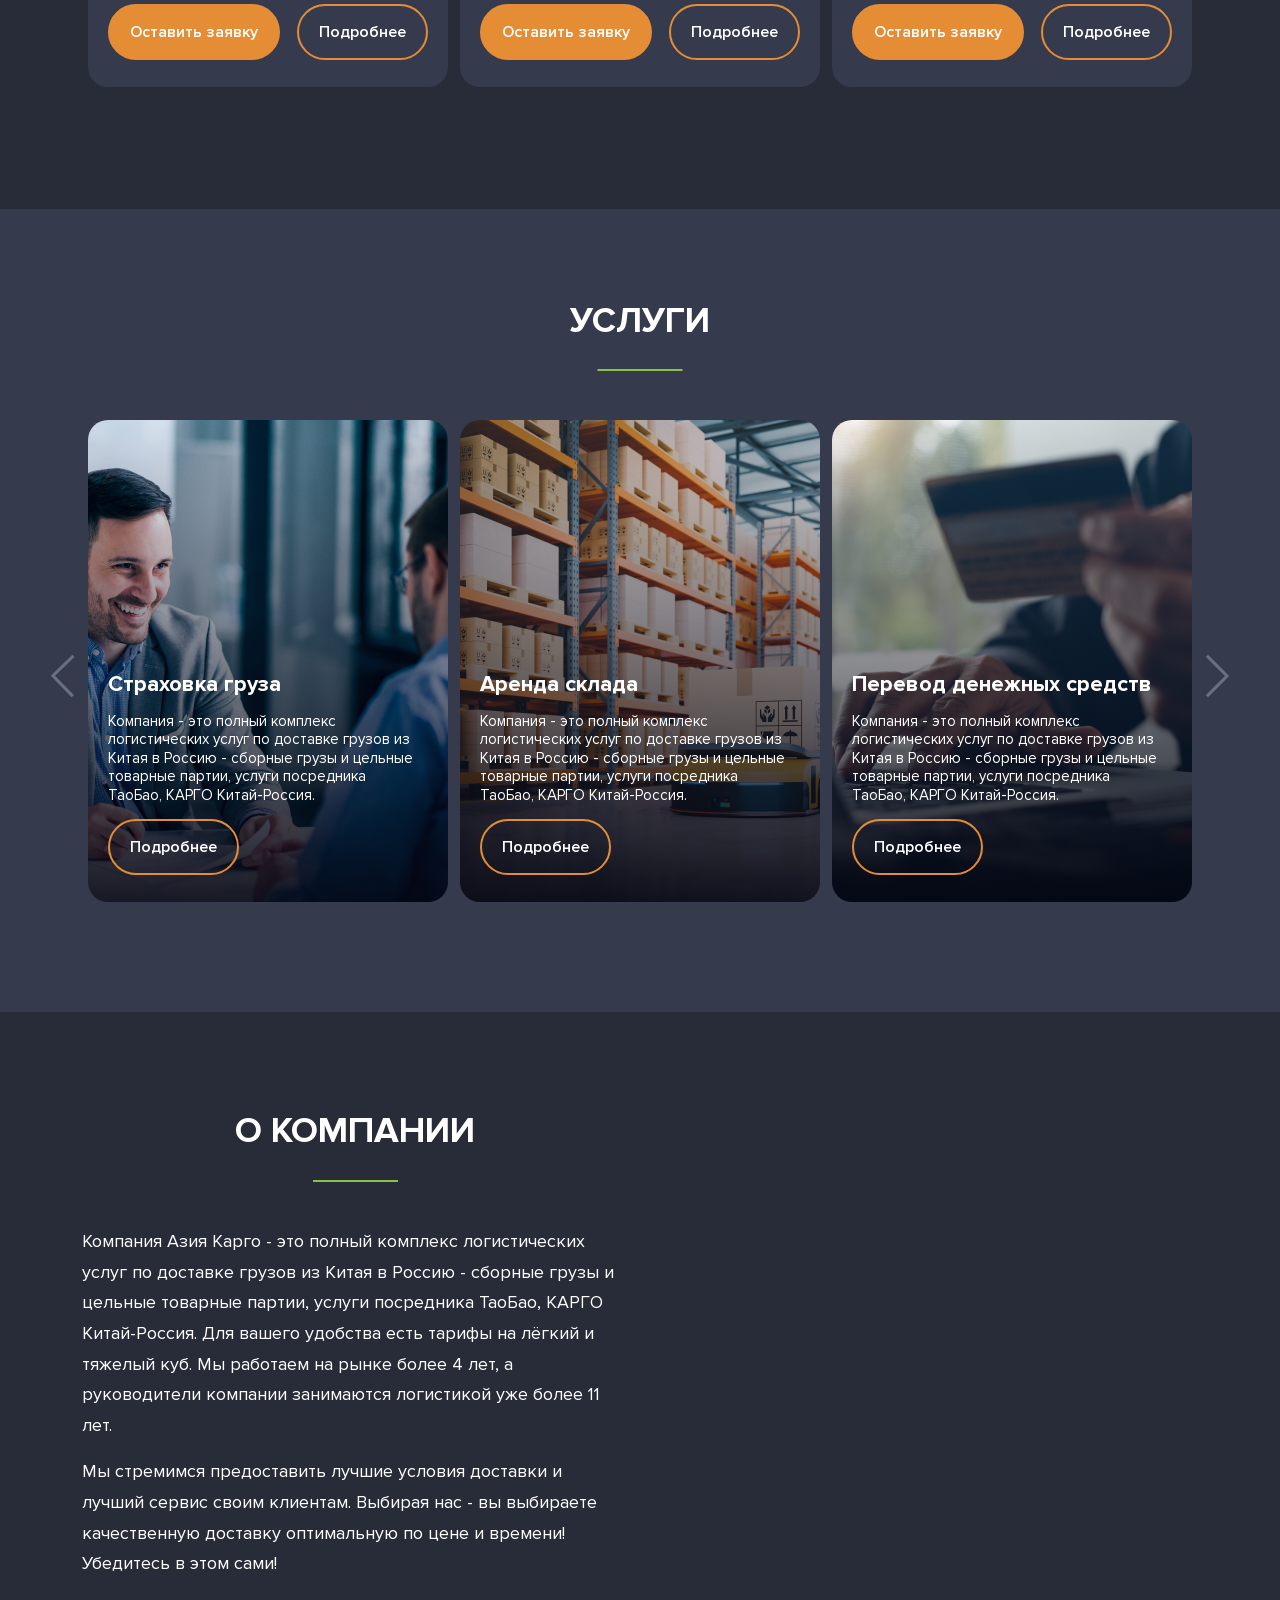
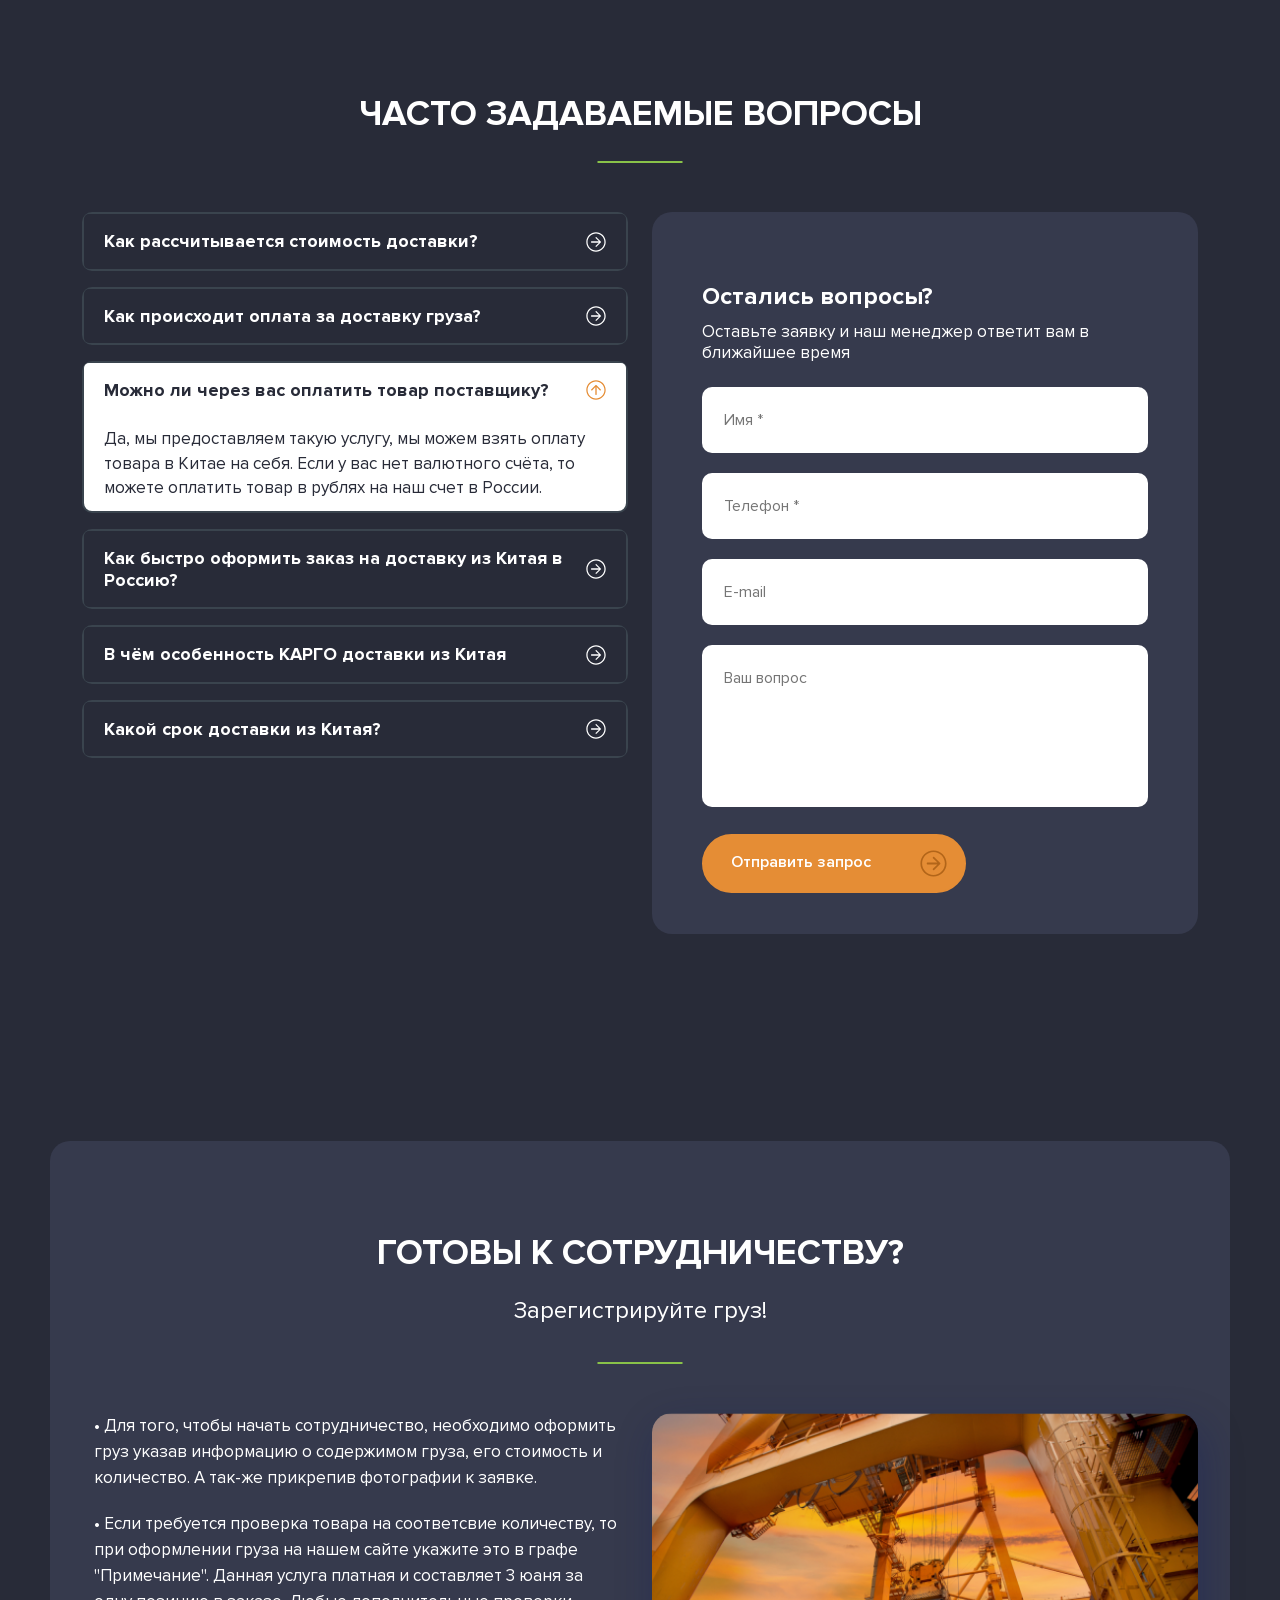
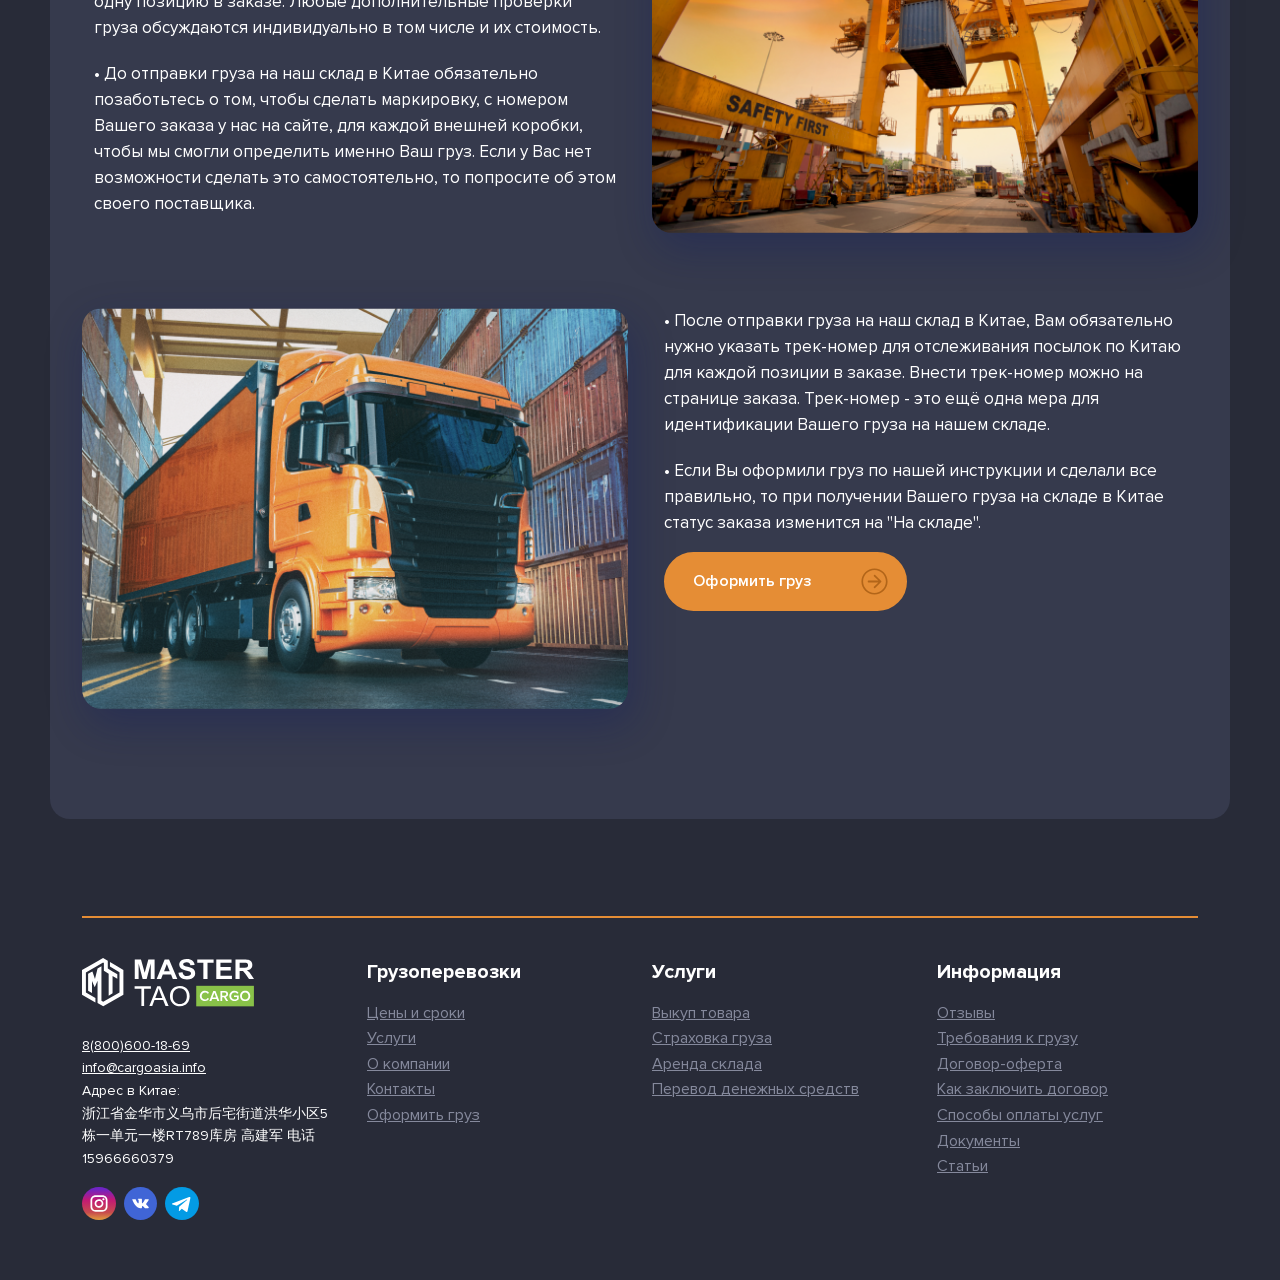
==== commit 0e67013f: "resolving issues" ====
--- a/docs/index.html
+++ b/docs/index.html
@@ -119,19 +119,19 @@
                                     <input type="text" id="step1-volume" name="step1-volume" class="form-input" placeholder="Введите объем">
                                 </div>
                                 <div class="col-12 col-lg-6">
-                                    <div class="d-flex align-items-center">
+                                    <div class="d-flex align-items-center mb-3">
                                         <label for="step1-belay">
                                             <input style="display: none" type="checkbox" name="step1-belay" id="step1-belay">
                                             <div class="custom-checkbox"></div>
                                         </label>
-                                        <label for="step1-belay" class="form-label p-2">Страховка</label>
+                                        <label for="step1-belay" class="form-label form-label--checkbox">Страховка</label>
                                     </div>
                                     <div class="d-flex align-items-center">
                                         <label for="step1-customs">
                                             <input style="display: none" type="checkbox" name="step1-customs" id="step1-customs">
                                             <div class="custom-checkbox"></div>
                                         </label>
-                                        <label for="step1-customs" class="form-label p-2">Таможенное оформление</label>
+                                        <label for="step1-customs" class="form-label form-label--checkbox">Таможенное оформление</label>
                                     </div>
                                 </div>
                                 <div class="col-12 col-lg-6">
--- a/docs/style.css
+++ b/docs/style.css
@@ -1,3 +1,7 @@
+:root {
+  --margin-bottom: 97px;
+}
+
 @font-face {
   font-family: "Proxima Nova";
   src: url("assets/fonts/ProximaNova-Regular.ttf") format("truetype");
@@ -114,6 +118,7 @@
   border-bottom-style: none;
   background: none;
   font-size: 0;
+  transition: border-color 0.2s;
 }
 .master-tao .slick-prev:hover {
   border-color: #89C249;
@@ -132,6 +137,7 @@
   border-bottom-style: none;
   background: none;
   font-size: 0;
+  transition: border-color 0.2s;
 }
 .master-tao .slick-next:hover {
   border-color: #89C249;
@@ -202,6 +208,10 @@
   border-top-right-radius: var(--bs-accordion-inner-border-radius);
   border-top-left-radius: var(--bs-accordion-inner-border-radius);
 }
+.master-tao .accordion-item:hover {
+  opacity: 0.9;
+  box-shadow: 3px 3px 10px rgba(56, 58, 63, 0.377);
+}
 .master-tao .accordion-button {
   font-weight: 700;
   font-size: 18px;
@@ -235,7 +245,7 @@
 }
 
 .first-screen {
-  margin-bottom: 97px;
+  margin-bottom: var(--margin-bottom);
 }
 .first-screen-slider__item {
   background-size: cover;
@@ -277,7 +287,7 @@
 }
 
 .delivery {
-  margin-bottom: 122px;
+  margin-bottom: calc(var(--margin-bottom) + 25px);
 }
 .delivery-slider {
   max-width: 1116px;
@@ -444,8 +454,12 @@
 .form-label {
   color: #fff;
   font-weight: 600;
-  font-size: 15px;
+  font-size: 14px;
   line-height: 126%;
+  margin: 0;
+}
+.form-label--checkbox {
+  margin-left: 9px;
 }
 .form-title {
   font-weight: 700;
@@ -531,7 +545,6 @@
   font-size: 36px;
   line-height: 124.5%;
   text-transform: uppercase;
-  text-align: center;
 }
 .template-title p {
   text-align: center;
@@ -565,7 +578,7 @@
   background: #363A4D;
   border-radius: 20px;
   padding: 90px 0 110px;
-  margin-bottom: 97px;
+  margin-bottom: var(--margin-bottom);
 }
 .advantages .row div:not(.slick-slide):nth-child(n+5) {
   margin-top: 48px;
@@ -606,7 +619,7 @@
 }
 
 .about {
-  margin-bottom: 97px;
+  margin-bottom: var(--margin-bottom);
 }
 .about-content {
   color: #fff;
@@ -615,12 +628,12 @@
 }
 
 .faq {
-  margin-bottom: 97px;
+  margin-bottom: var(--margin-bottom);
 }
 
 .txt {
   background: #363A4D;
-  margin-bottom: 97px;
+  margin-bottom: var(--margin-bottom);
   padding: 90px 0 110px;
   border-radius: 20px;
 }
@@ -713,7 +726,7 @@
   background: #363A4D;
   border-radius: 20px;
   padding: 90px 0 110px;
-  margin-bottom: 97px;
+  margin-bottom: var(--margin-bottom);
 }
 
 @media only screen and (max-width: 1399px) {
@@ -750,11 +763,6 @@
   .master-tao .nav-link {
     font-size: 24px;
   }
-  .first-screen-slider__item {
-    border-radius: 0;
-    padding-top: 100px;
-    padding-bottom: 100px;
-  }
   .master-tao .navbar {
     margin: 20px 0;
     padding: 0;
@@ -773,32 +781,39 @@
   .master-tao .nav-item:first-child {
     margin-top: 37px;
   }
-  .first-screen-slider__item:before {
-    display: block;
-  }
   .first-screen-slider__item {
+    border-radius: 0;
     min-height: 600px;
     padding-top: 50px;
     padding-bottom: 50px;
+  }
+  .first-screen-slider__item:before {
+    display: block;
   }
   .first-screen-title, .first-screen-subtitle {
     margin-left: auto;
     margin-right: auto;
     text-align: center;
   }
+  .first-screen-title {
+    font-size: 32px;
+  }
+  .first-screen-subtitle {
+    font-size: 16px;
+  }
+  .advantages {
+    border-radius: 0;
+  }
   .advantages-title {
     max-width: unset;
+  }
+  .delivery-slider {
+    max-width: 372px;
   }
   .btn-orange {
     display: flex;
     margin: 0 auto;
   }
-  .first-screen-title {
-    font-size: 32px;
-  }
-  .first-screen-subtitle {
-    font-size: 16px;
-  }
   .template-title h3 {
     max-width: 335px;
     font-size: 24px;
@@ -806,14 +821,14 @@
   .about-content {
     font-size: 16px;
   }
+  .txt {
+    border-radius: 0;
+  }
+  .txt-content {
+    margin-top: 36px;
+  }
   .footer-nav {
     display: none;
-  }
-  .txt-content {
-    margin-top: 36px;
-  }
-  .delivery-slider {
-    max-width: 372px;
   }
   .footer-info {
     display: flex;
@@ -823,12 +838,6 @@
   .section-margin {
     margin-left: 0;
     margin-right: 0;
-  }
-  .advantages {
-    border-radius: 0;
-  }
-  .txt {
-    border-radius: 0;
   }
   .services {
     border-radius: 0;
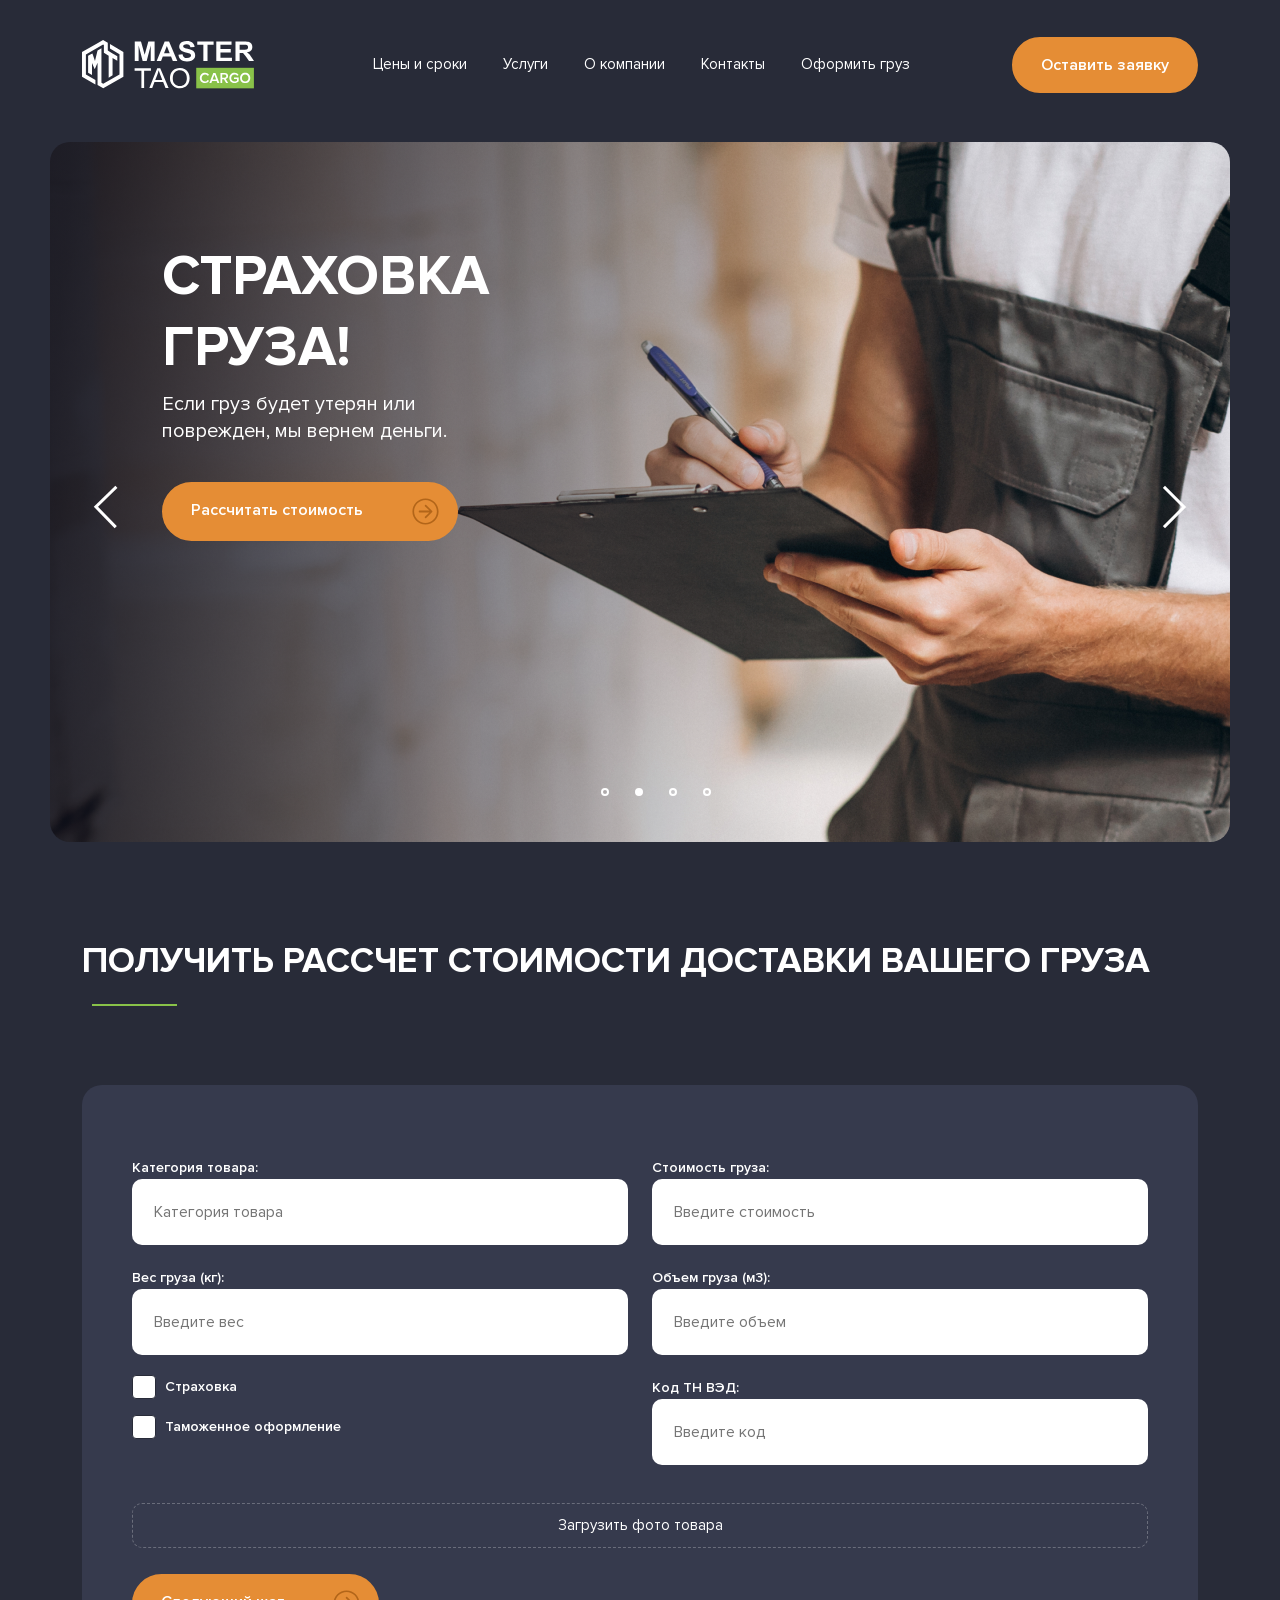
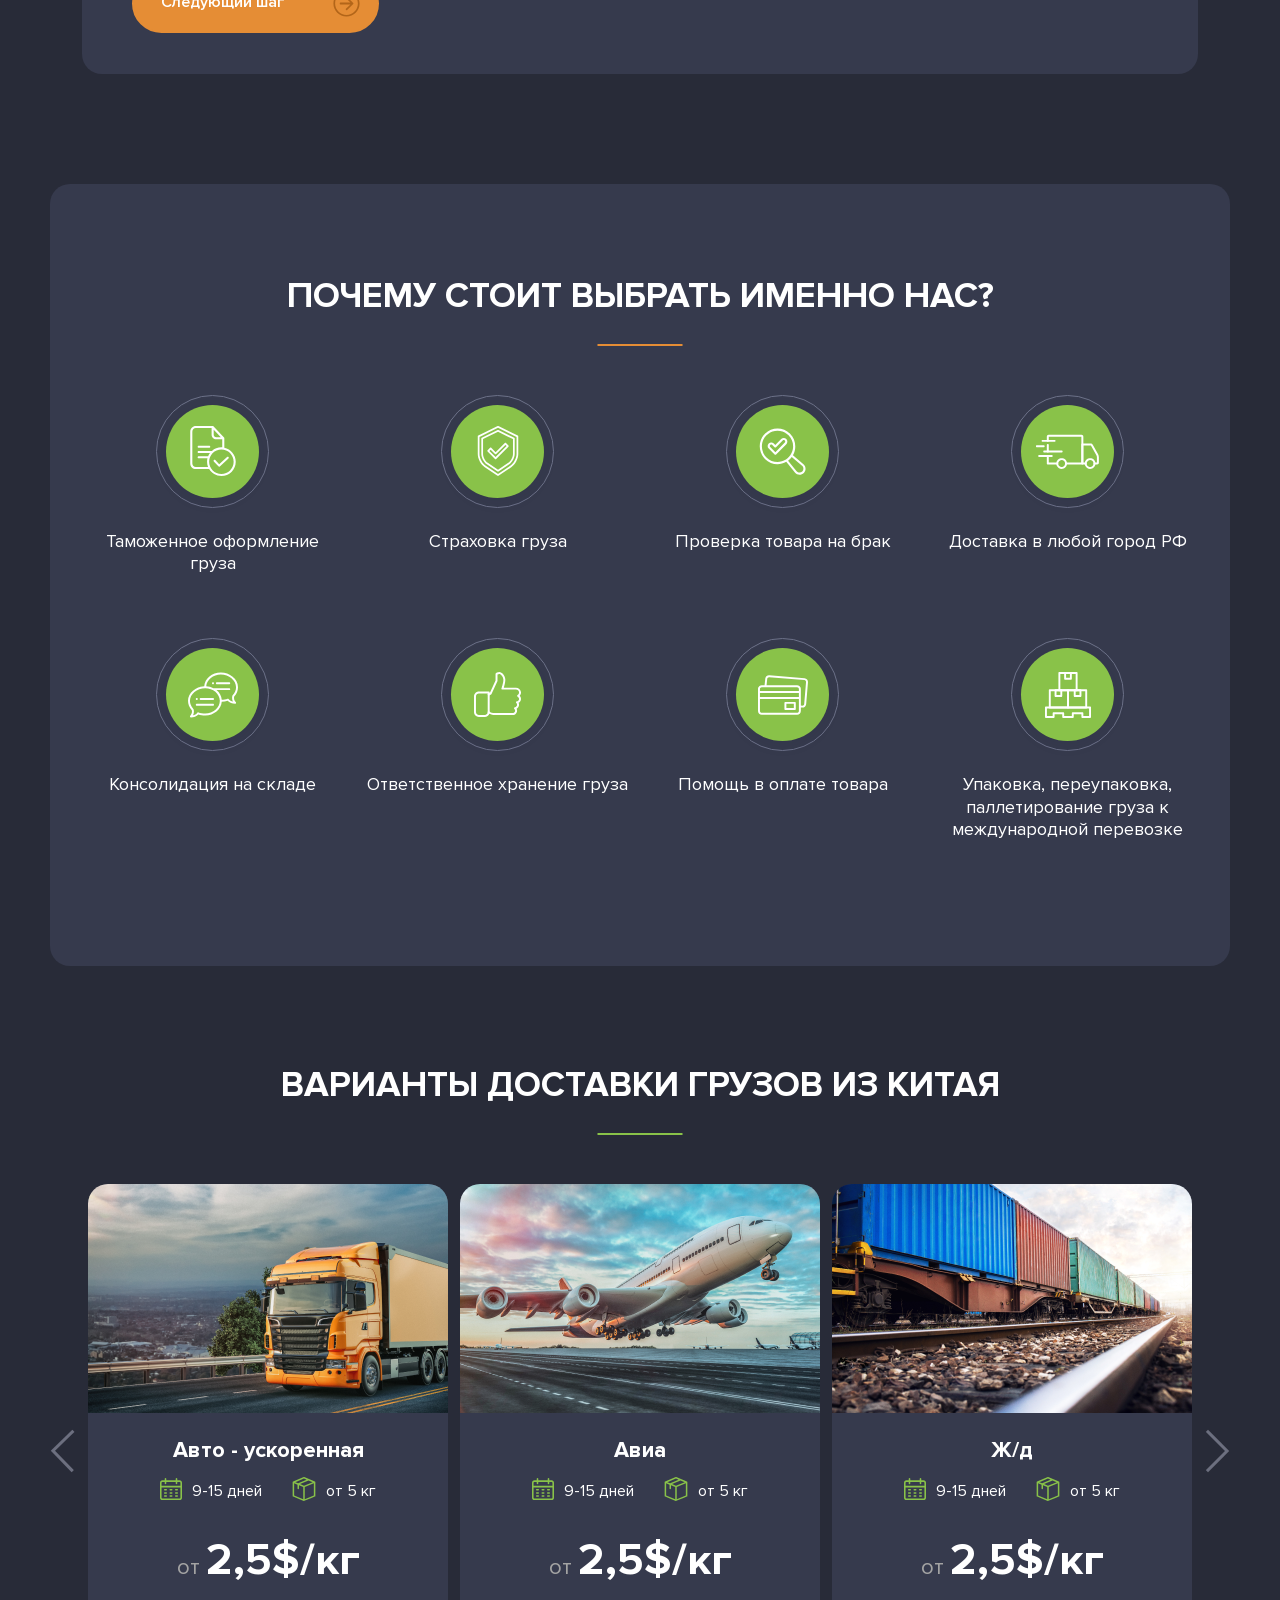
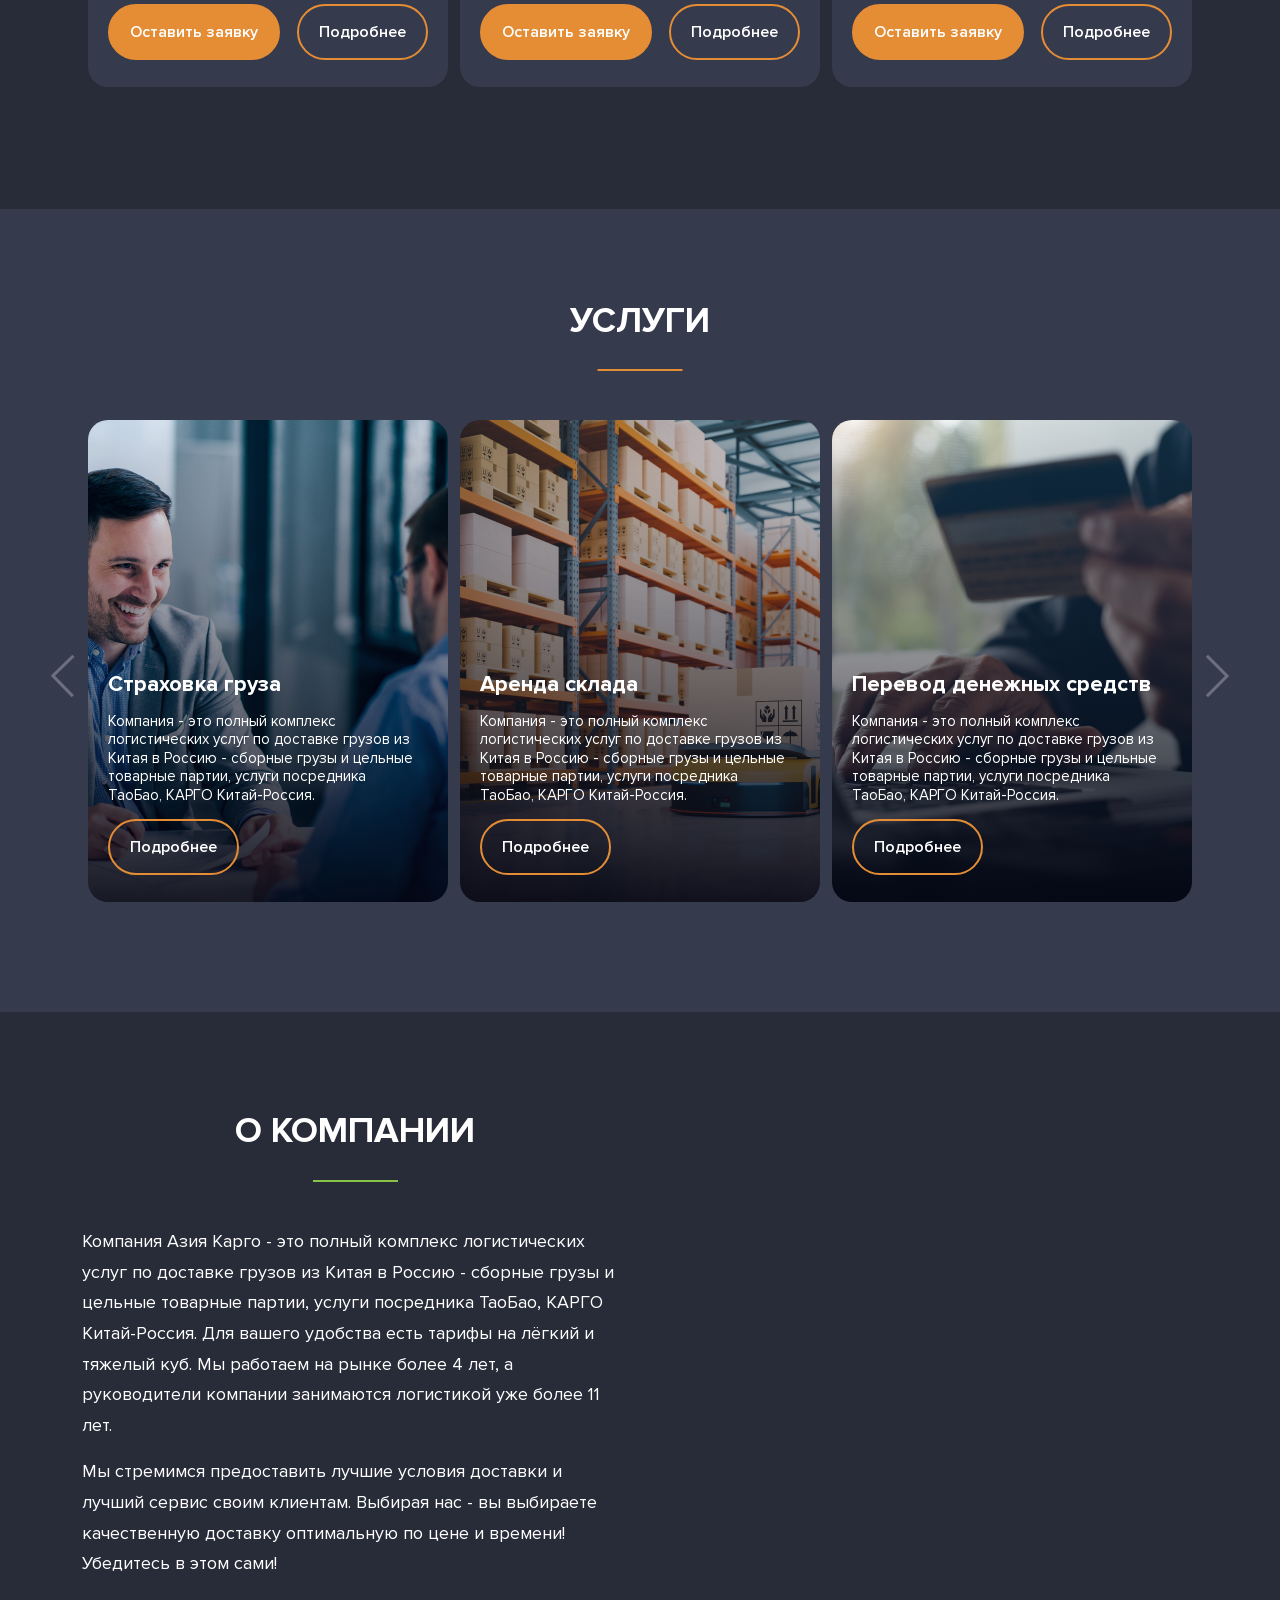
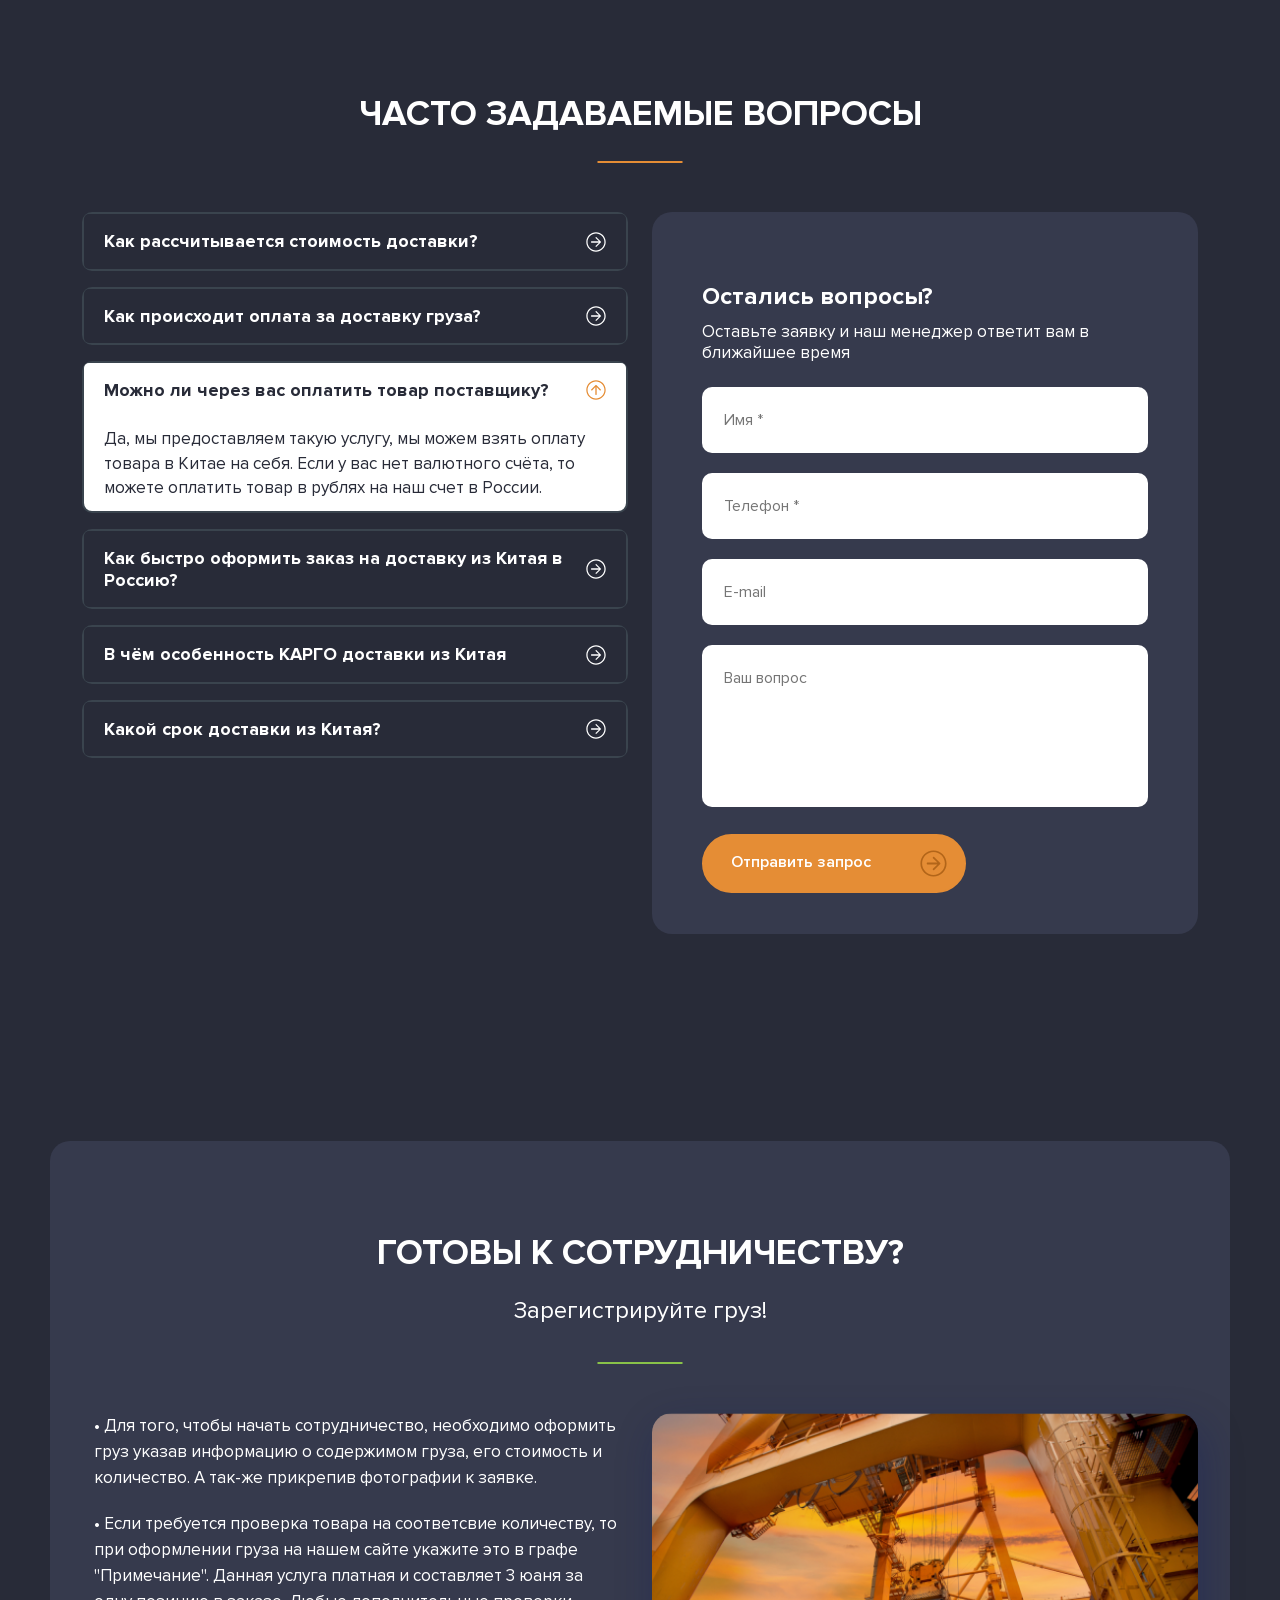
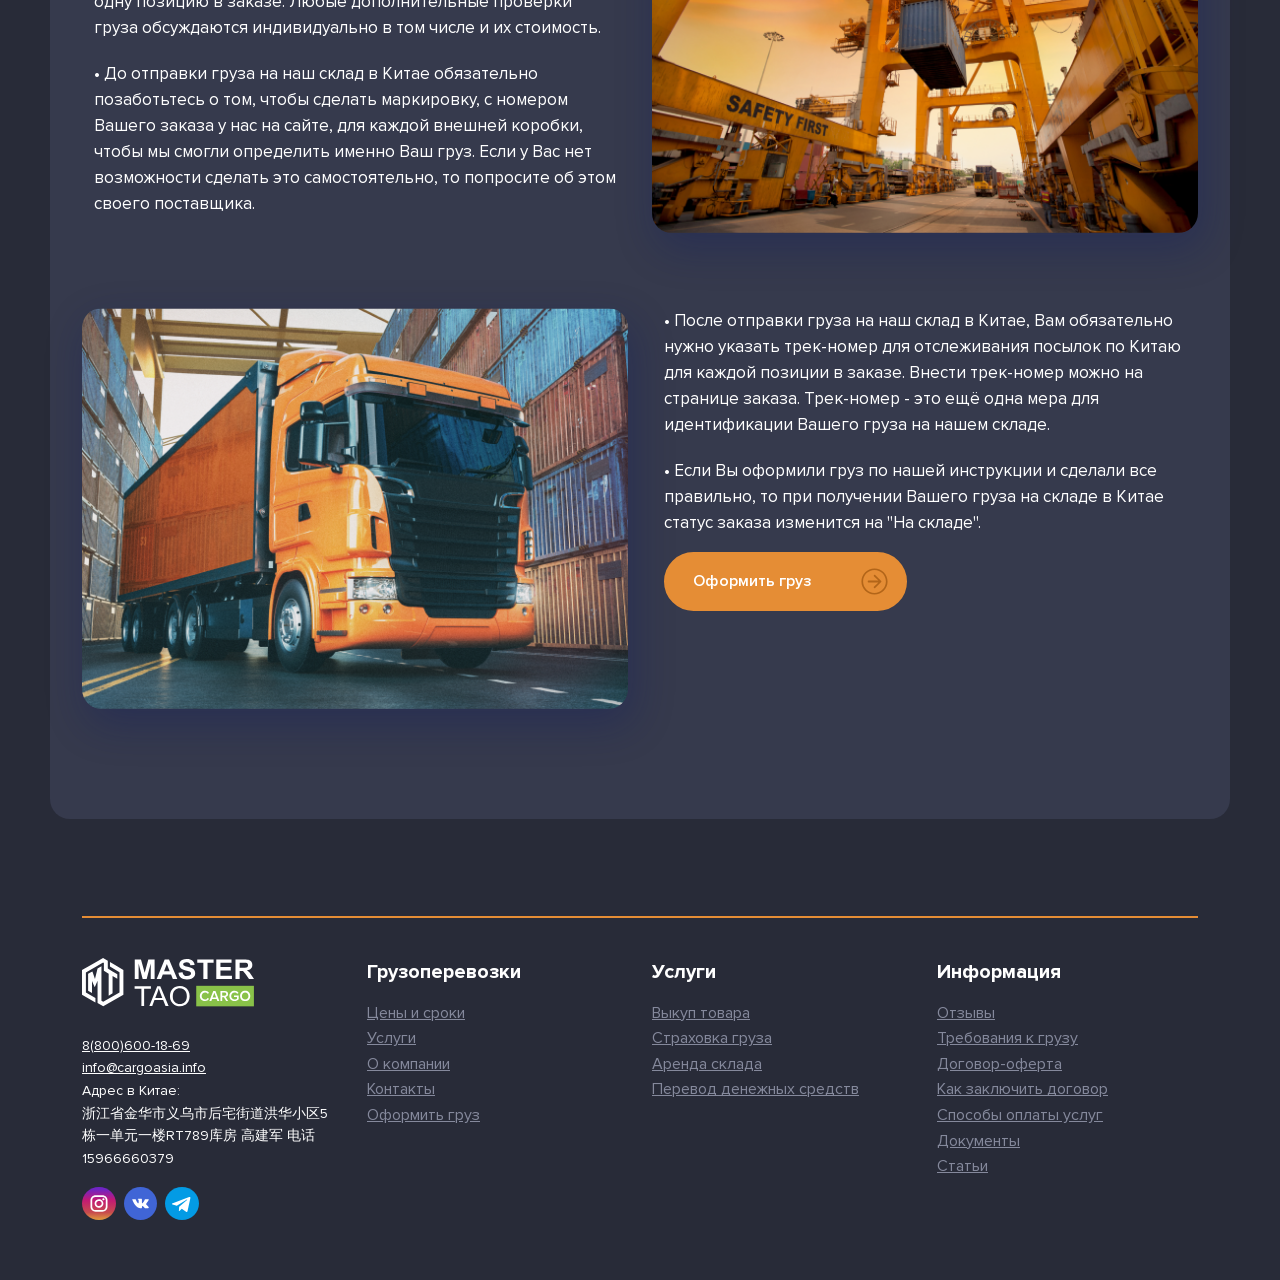
==== commit d8b7ec09: "resolving issues" ====
--- a/docs/index.html
+++ b/docs/index.html
@@ -160,7 +160,7 @@
         </div>
         <div class="advantages section-margin">
             <div class="container-lg">
-                <div class="template-title decoration">
+                <div class="template-title decoration decoration--orange">
                     <h3>Почему стоит выбрать именно нас?</h3>
                 </div>
                 <div class="row">
@@ -347,7 +347,7 @@
         </div>
         <div class="services section-margin" id="services">
             <div class="container-lg">
-                <div class="template-title decoration">
+                <div class="template-title decoration decoration--orange">
                     <h3>Услуги</h3>
                 </div>
                 <div class="delivery-slider">
@@ -431,7 +431,7 @@
         </section>
         <div class="faq">
             <div class="container-lg">
-                <div class="template-title decoration">
+                <div class="template-title decoration decoration--orange">
                     <h3>Часто задаваемые вопросы</h3>
                 </div>
                 <div class="row">
--- a/docs/style.css
+++ b/docs/style.css
@@ -561,6 +561,9 @@
   left: 50%;
   transform: translate(-50%, 0);
 }
+.template-title.decoration--orange:before {
+  background: #E58D35;
+}
 
 .decoration.template-title {
   padding-bottom: 19px;
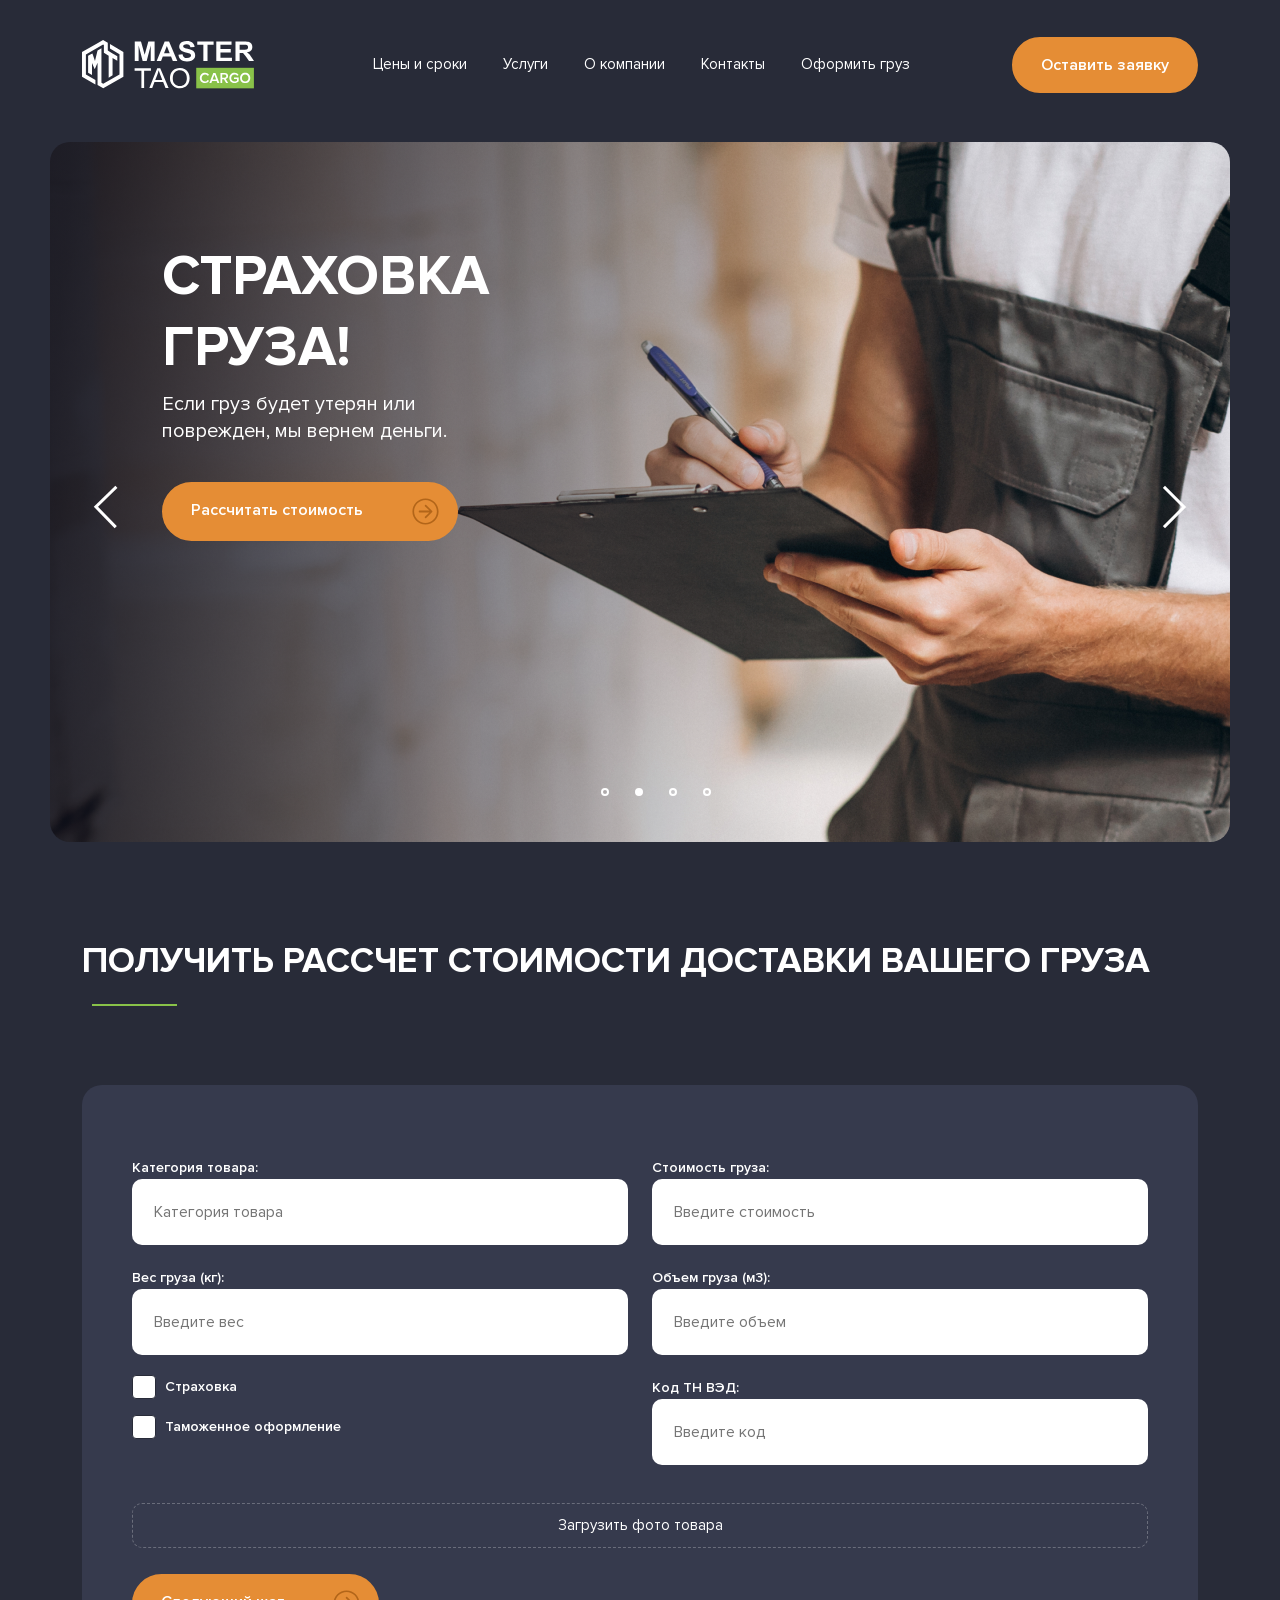
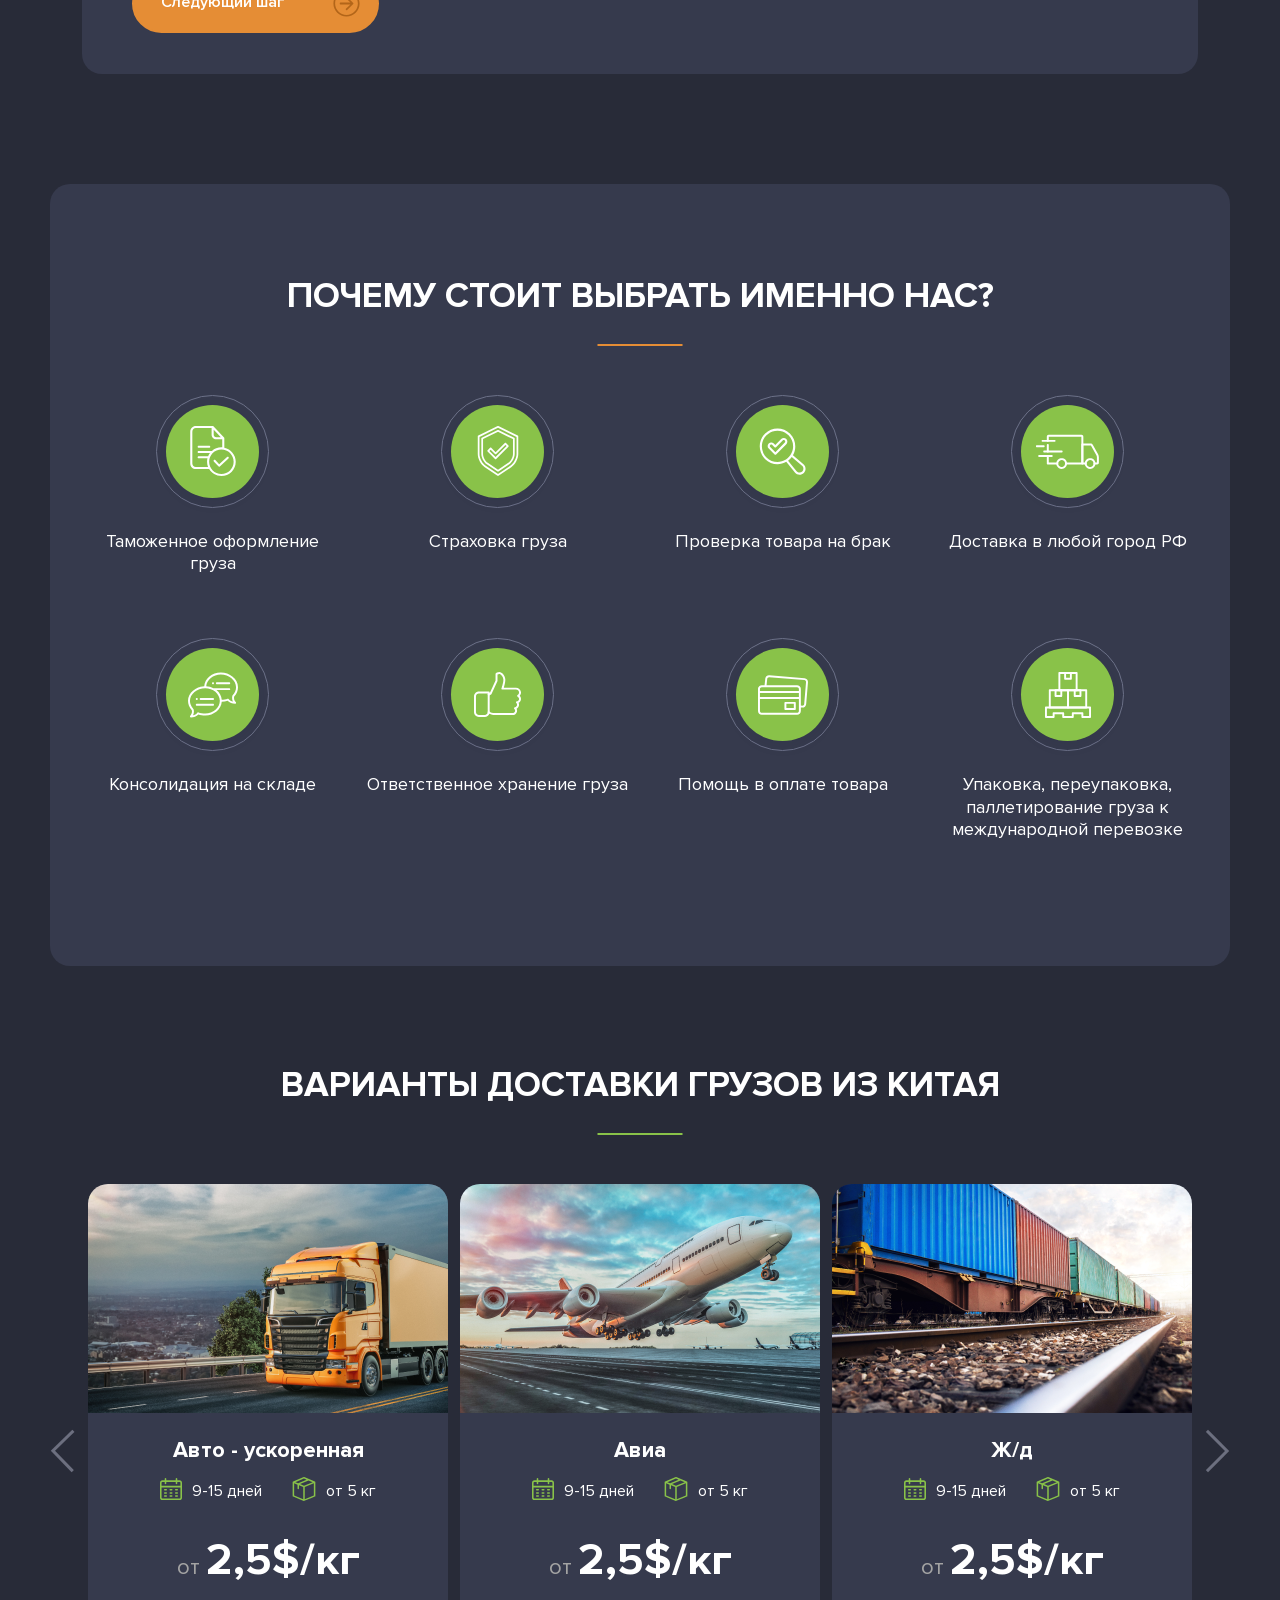
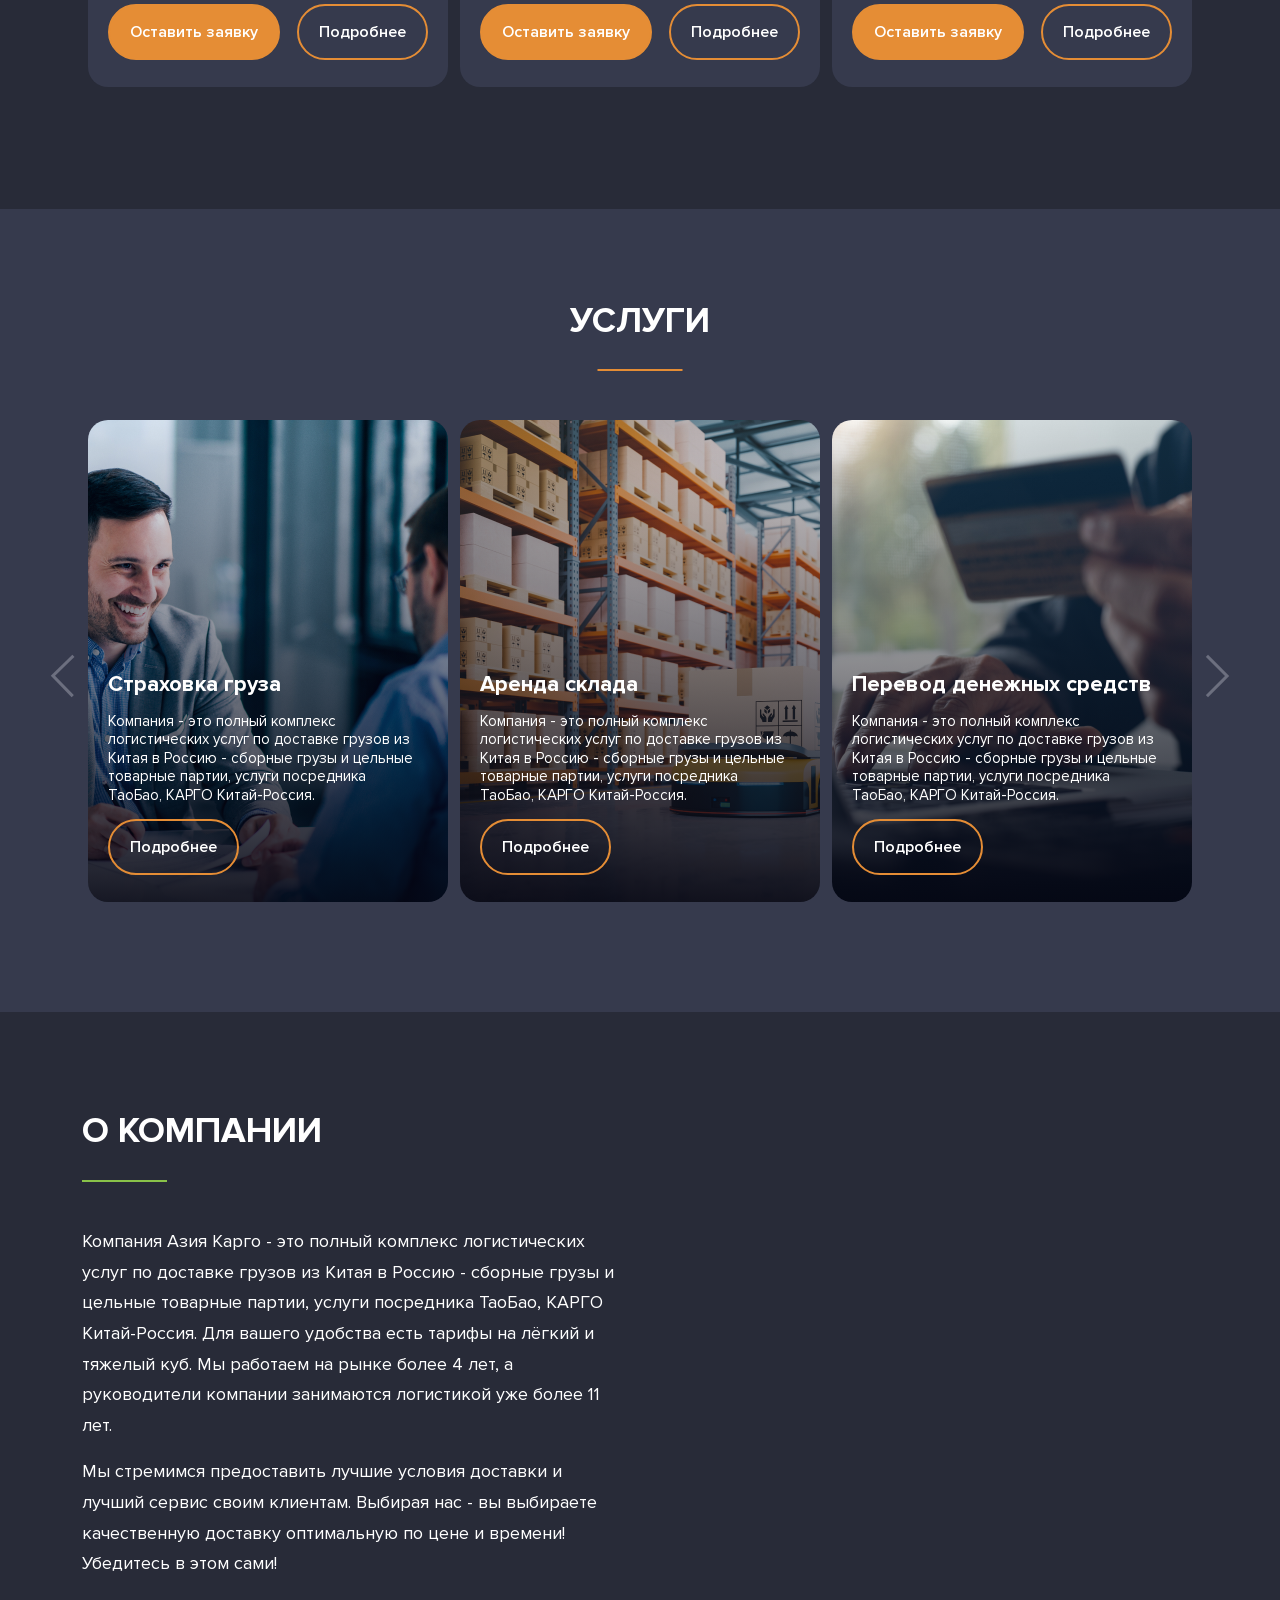
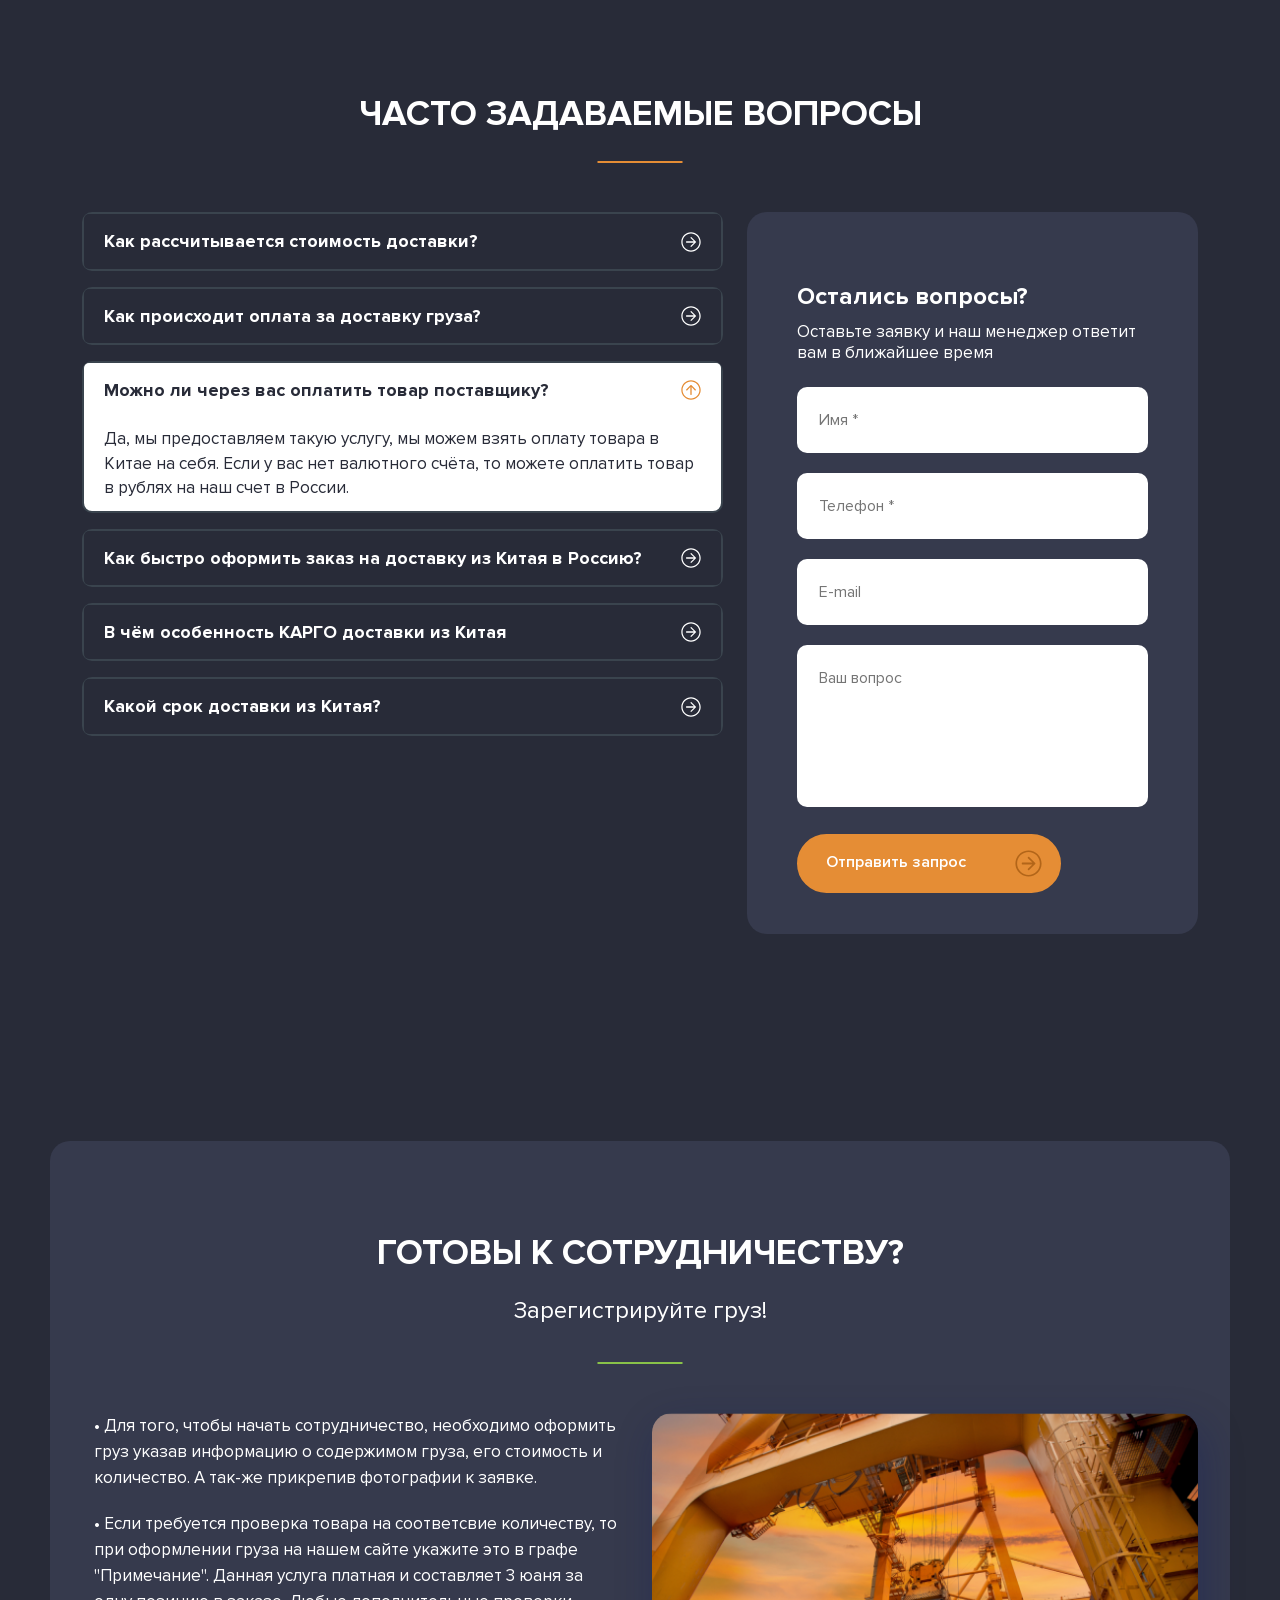
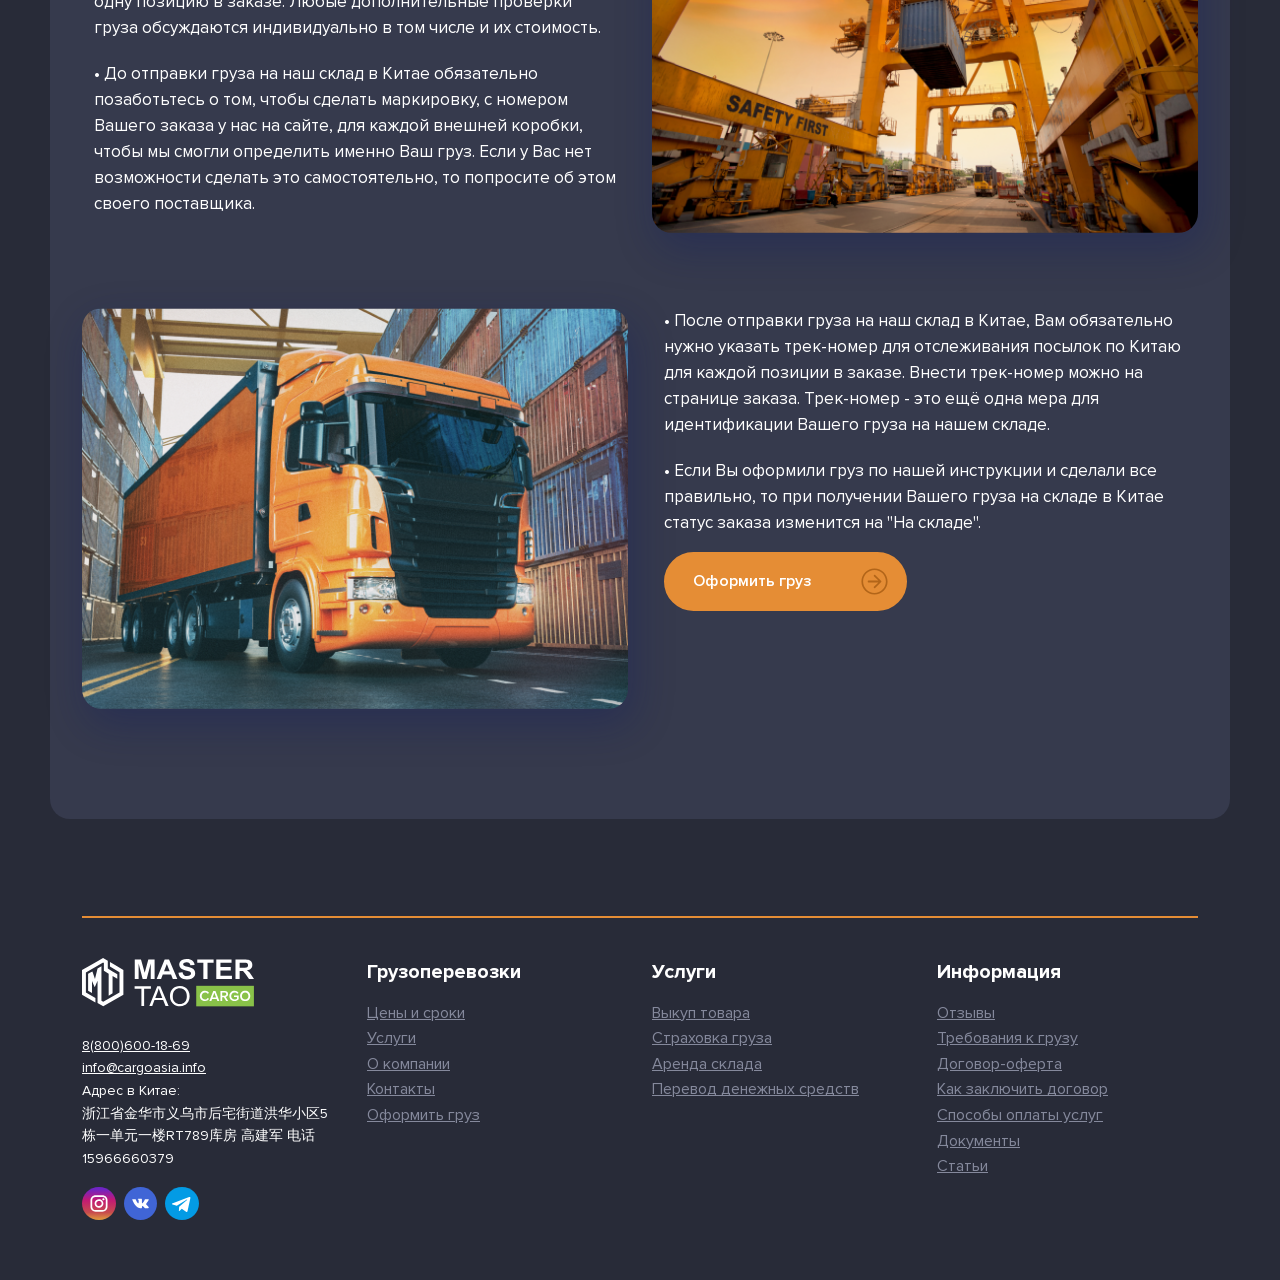
==== commit c122050c: "resolving issues" ====
--- a/docs/index.html
+++ b/docs/index.html
@@ -435,7 +435,7 @@
                     <h3>Часто задаваемые вопросы</h3>
                 </div>
                 <div class="row">
-                    <div class="col-12 col-lg-6">
+                    <div class="col-12 col-lg-7">
                         <div class="accordion" id="accordionExample">
                             <div class="accordion-item">
                                 <h2 class="accordion-header" id="heading_1">
@@ -511,7 +511,7 @@
                             </div>
                         </div>
                     </div>
-                    <div class="col-12 col-lg-6">
+                    <div class="col-12 col-lg-5">
                         <form action="#" method="GET" class="form">
                             <div class="row">
                                 <div class="col-12">
--- a/docs/style.css
+++ b/docs/style.css
@@ -536,6 +536,7 @@
   flex-direction: column;
   padding-bottom: 0;
   margin-bottom: 0;
+  align-items: flex-start;
 }
 .template-title--about .template-border-decoration {
   margin: 19px 0 44px 0;
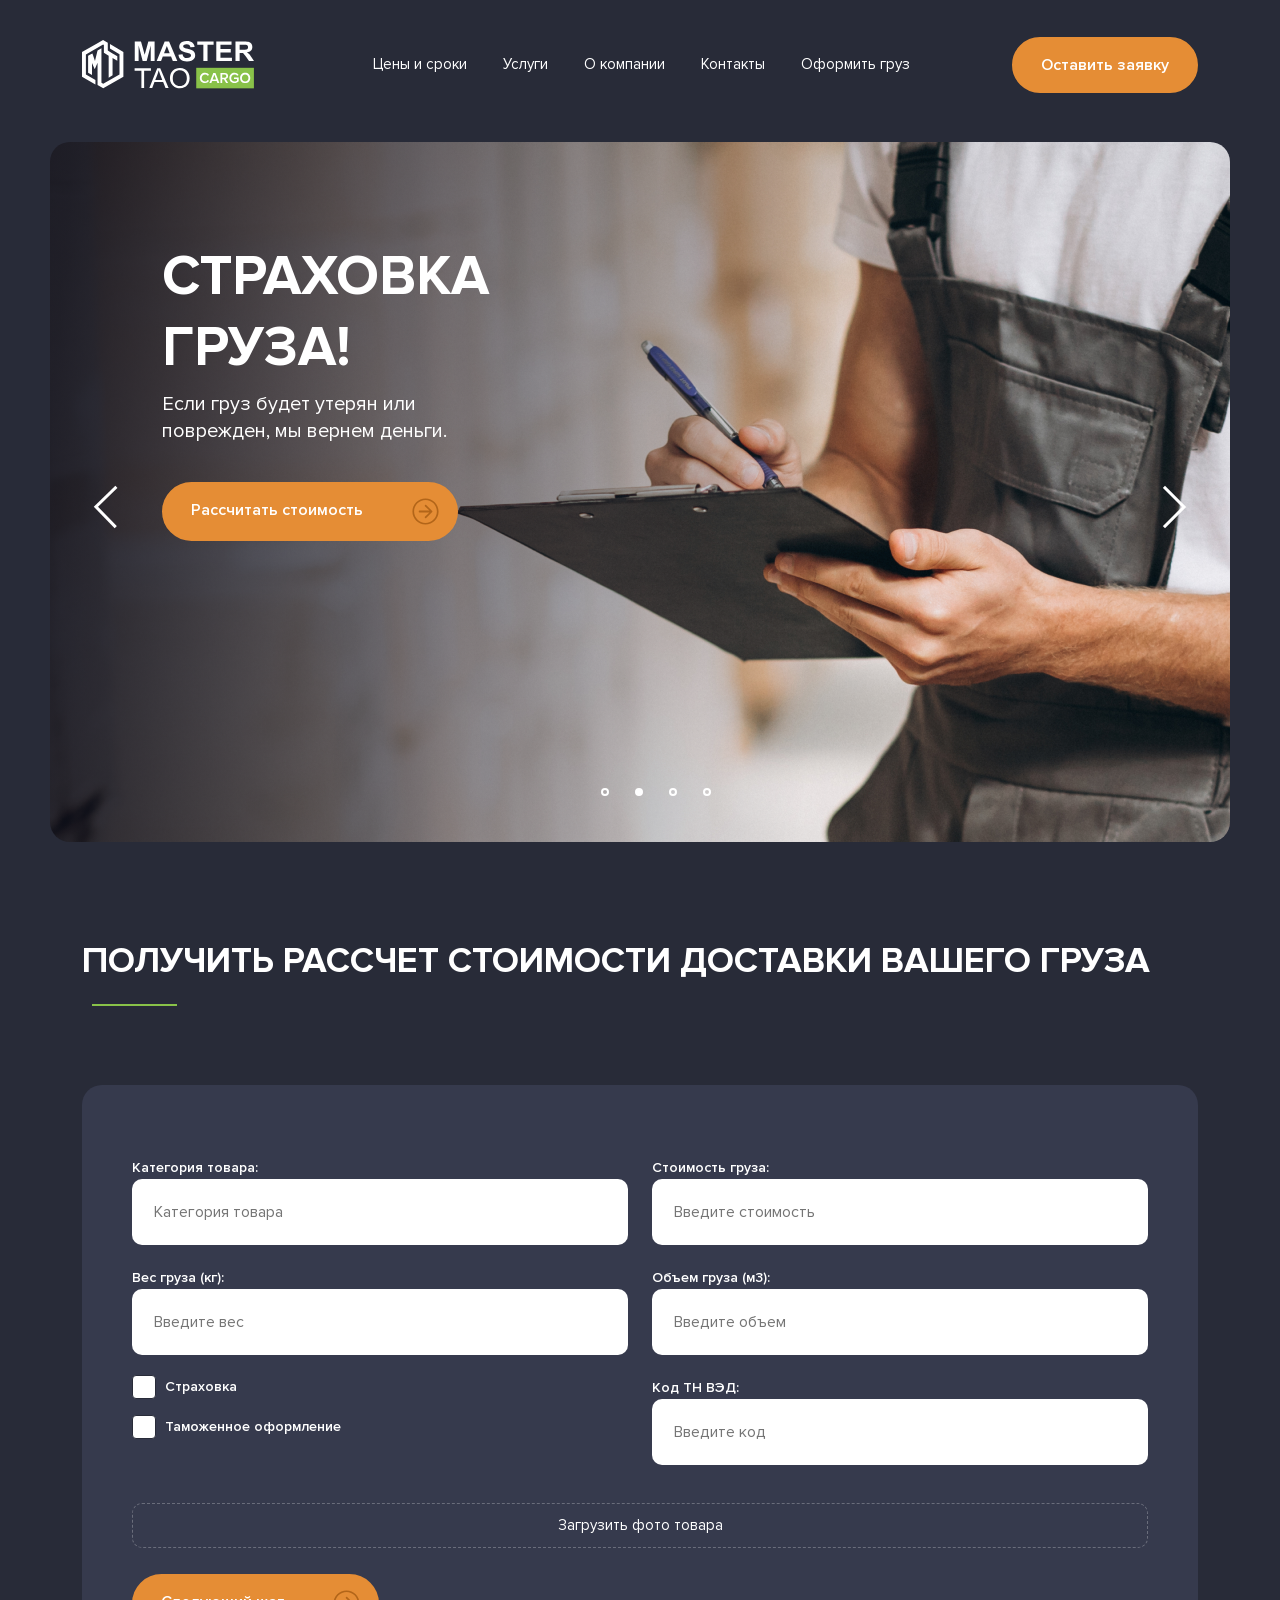
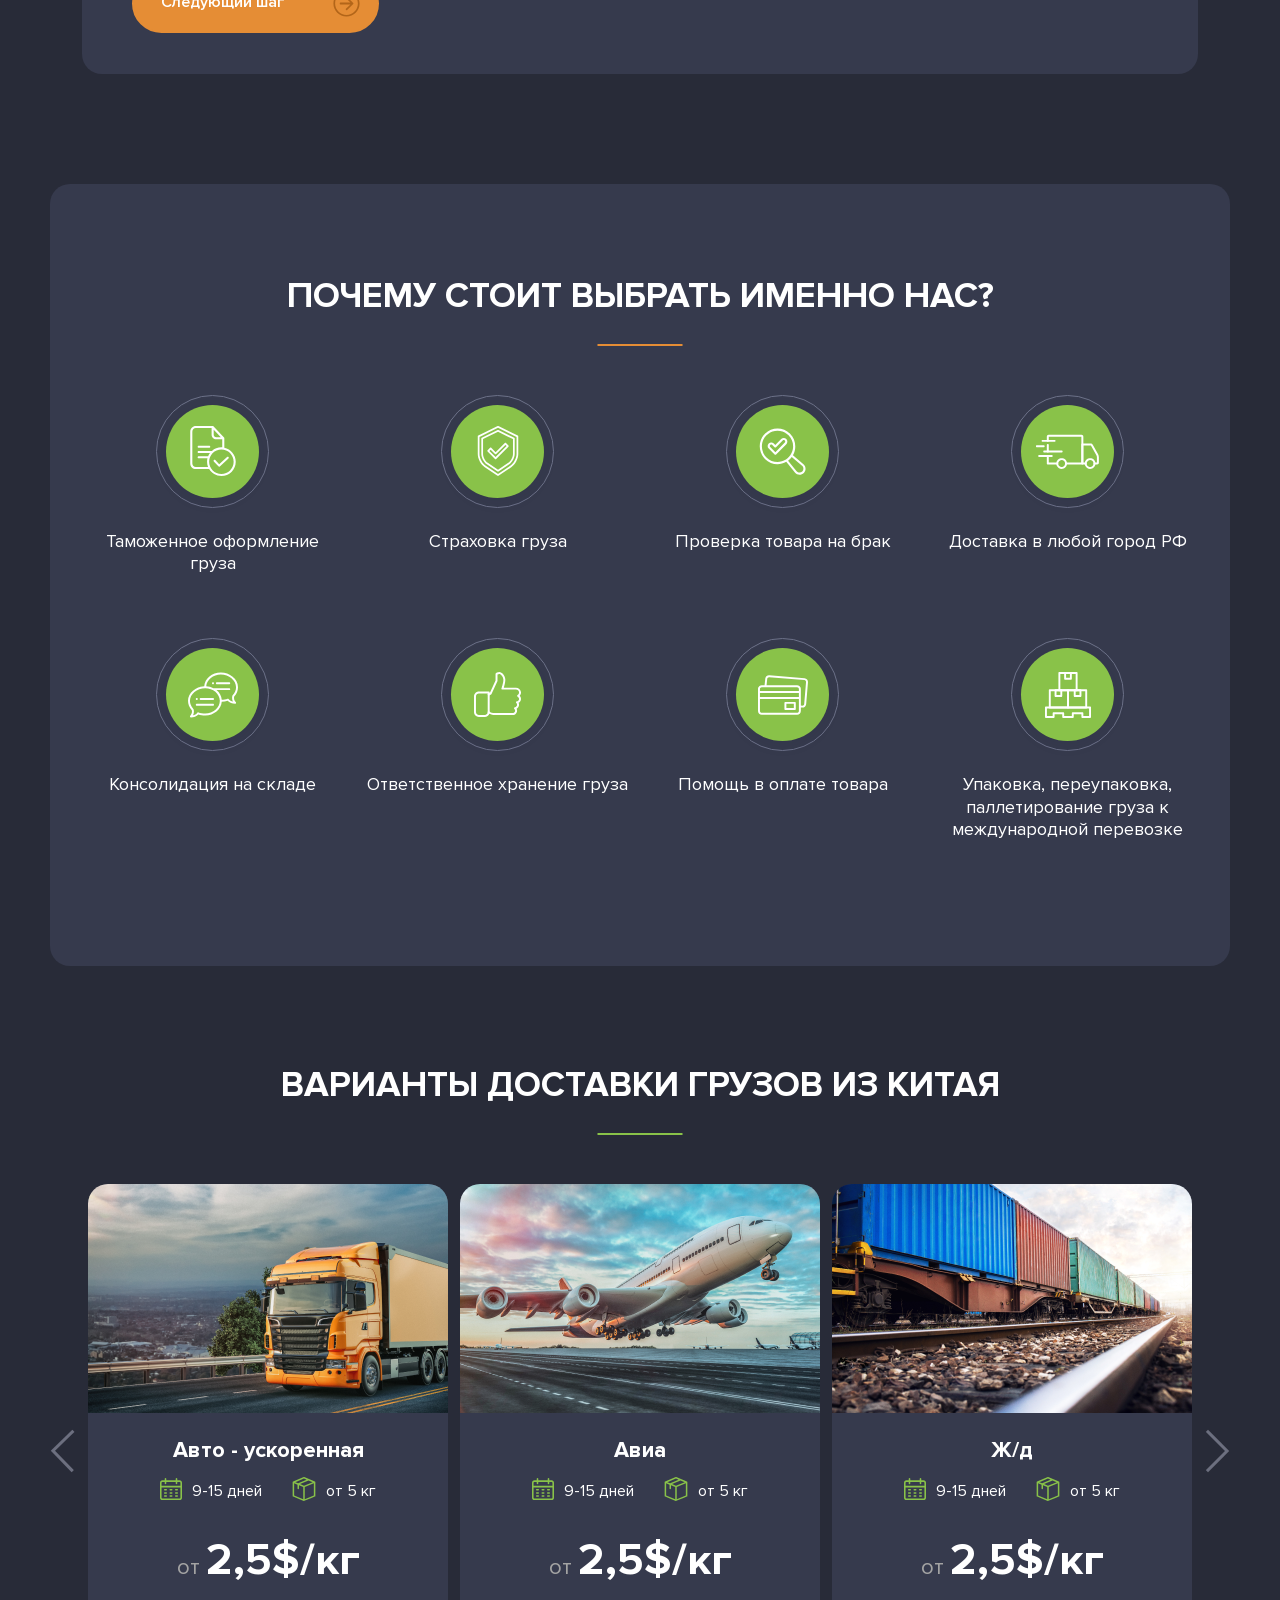
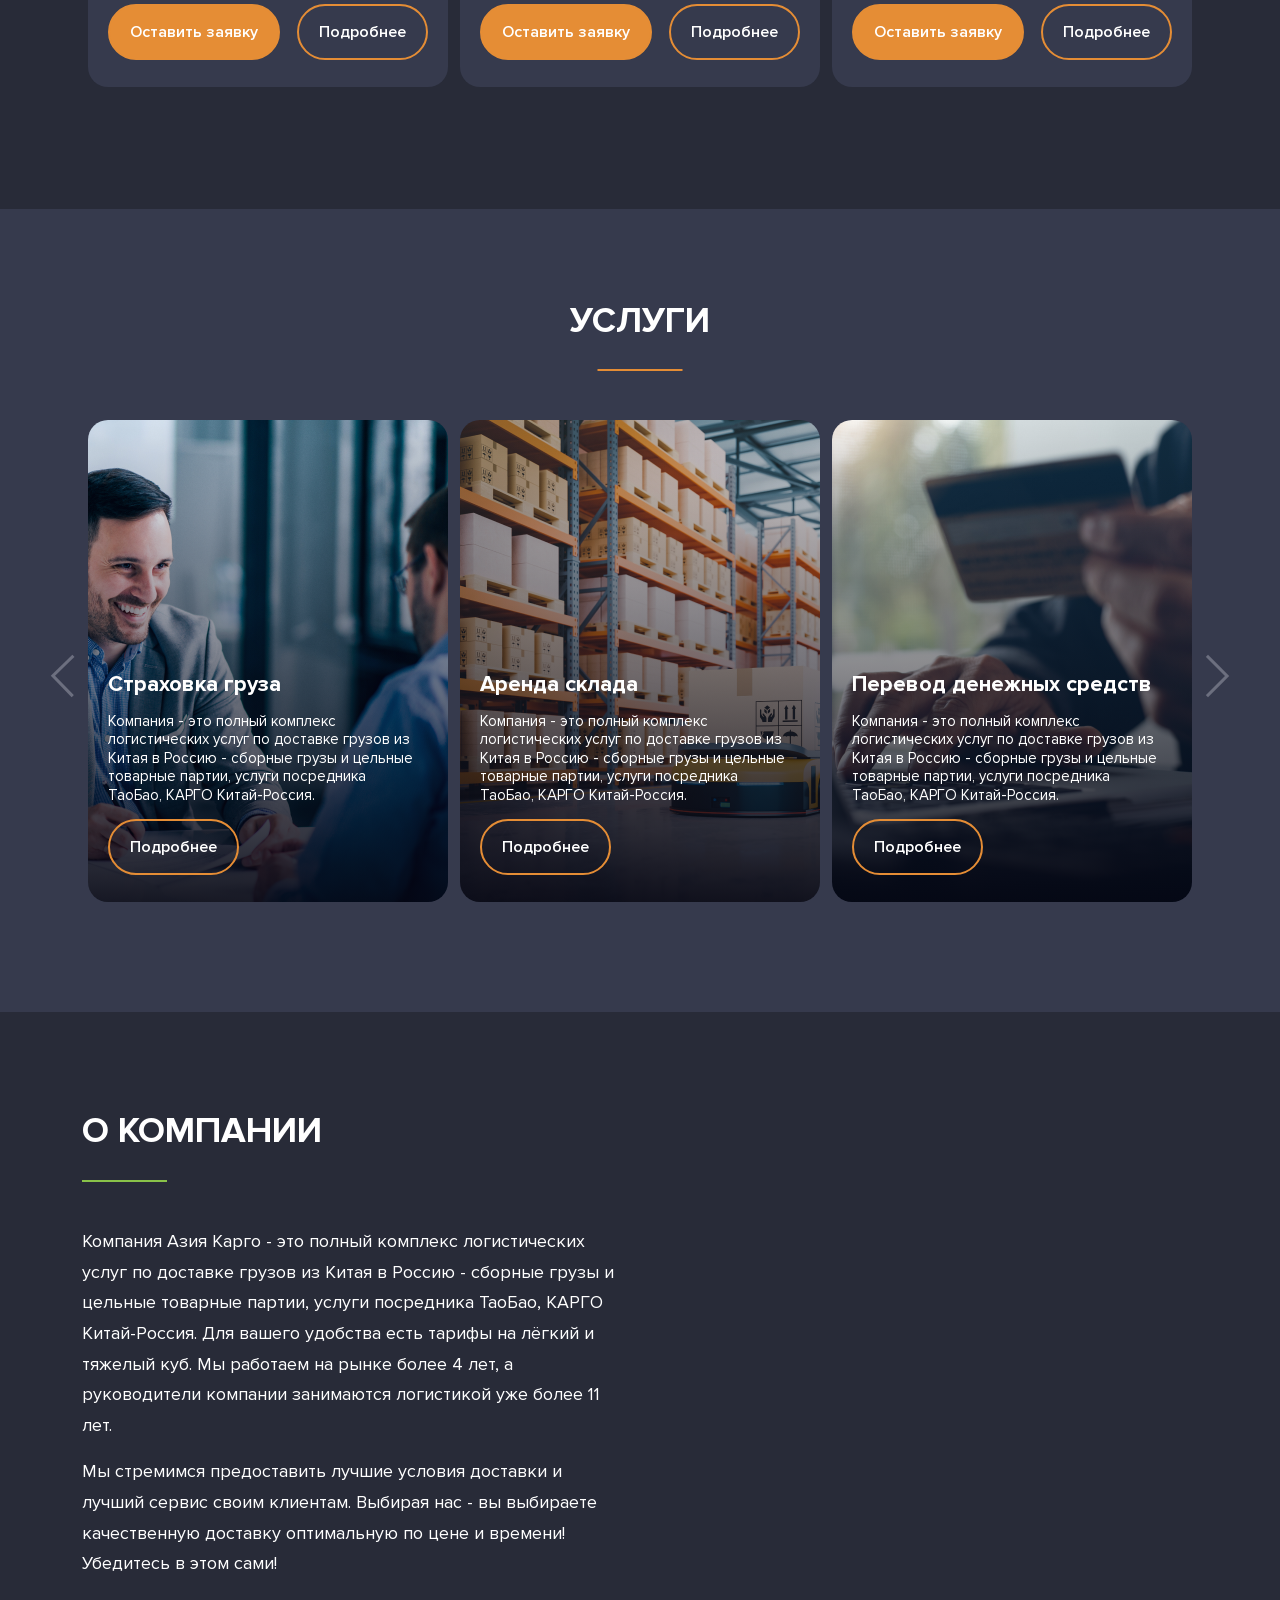
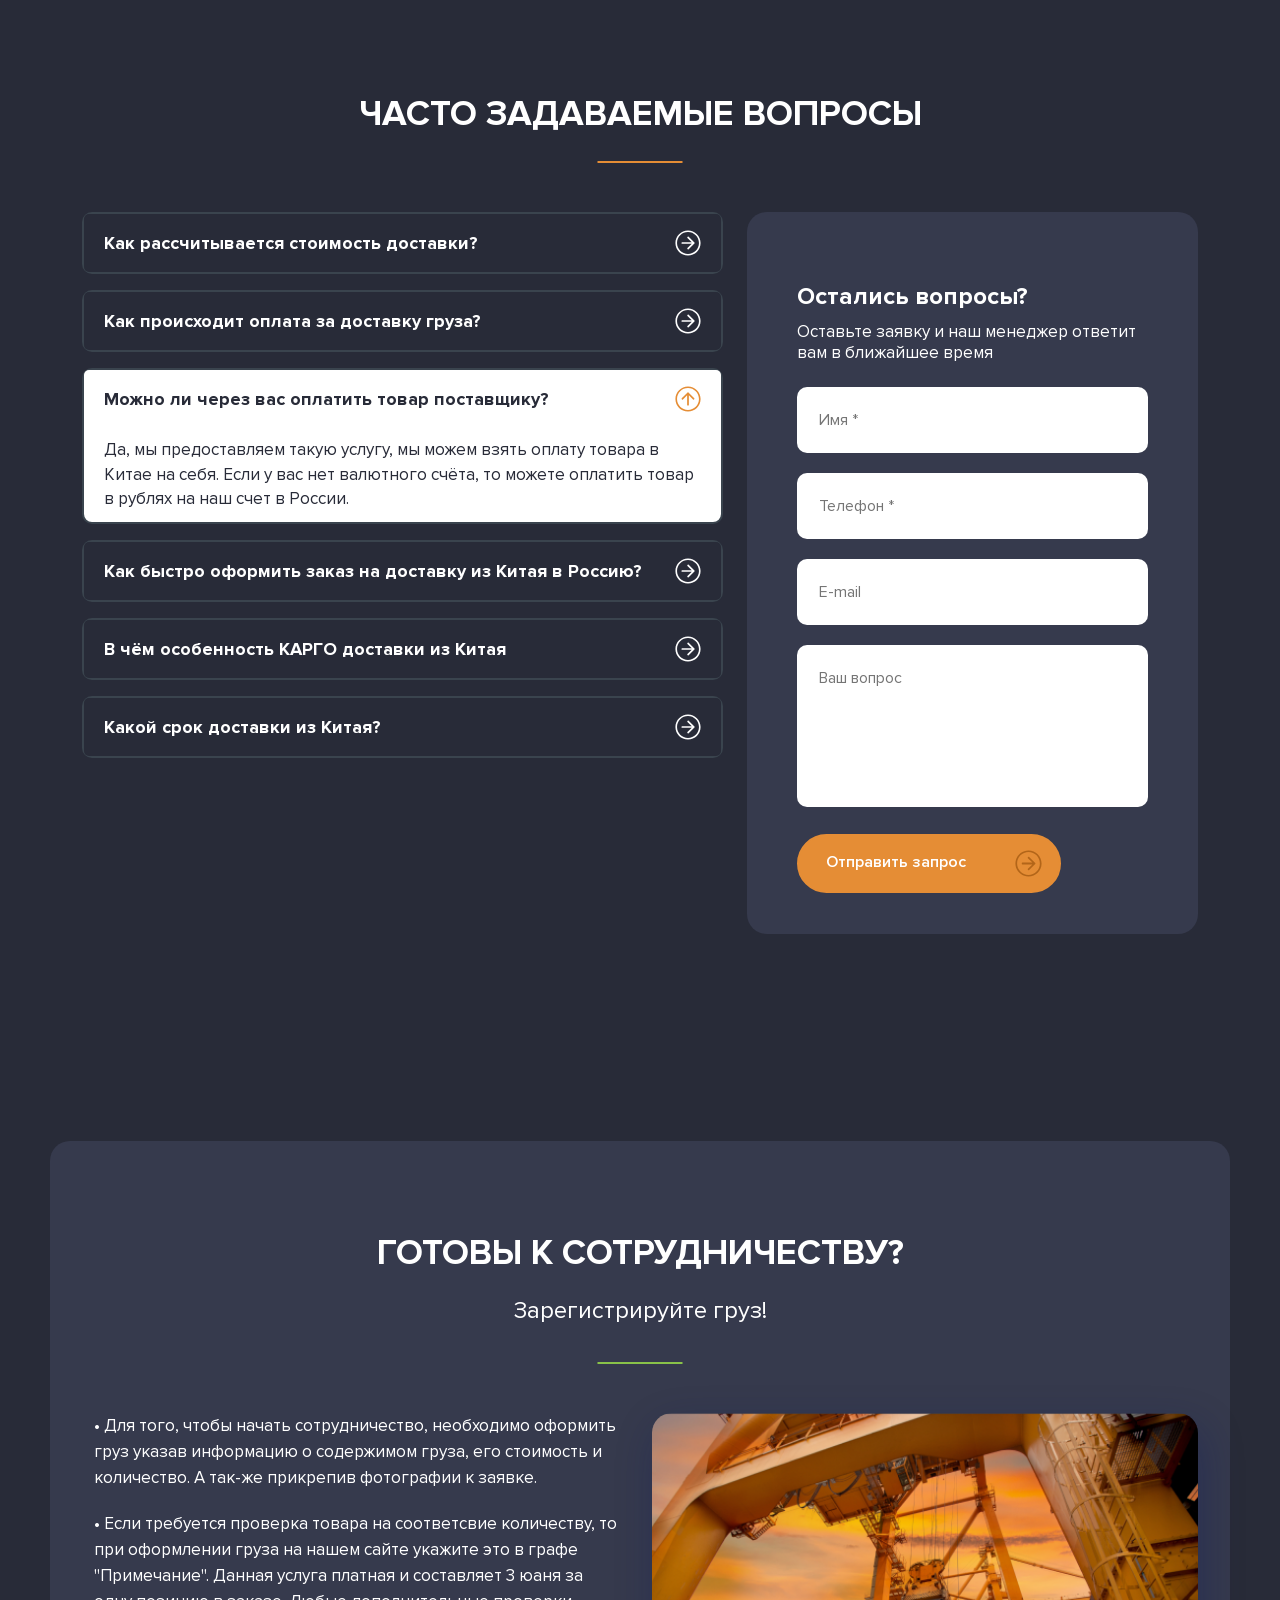
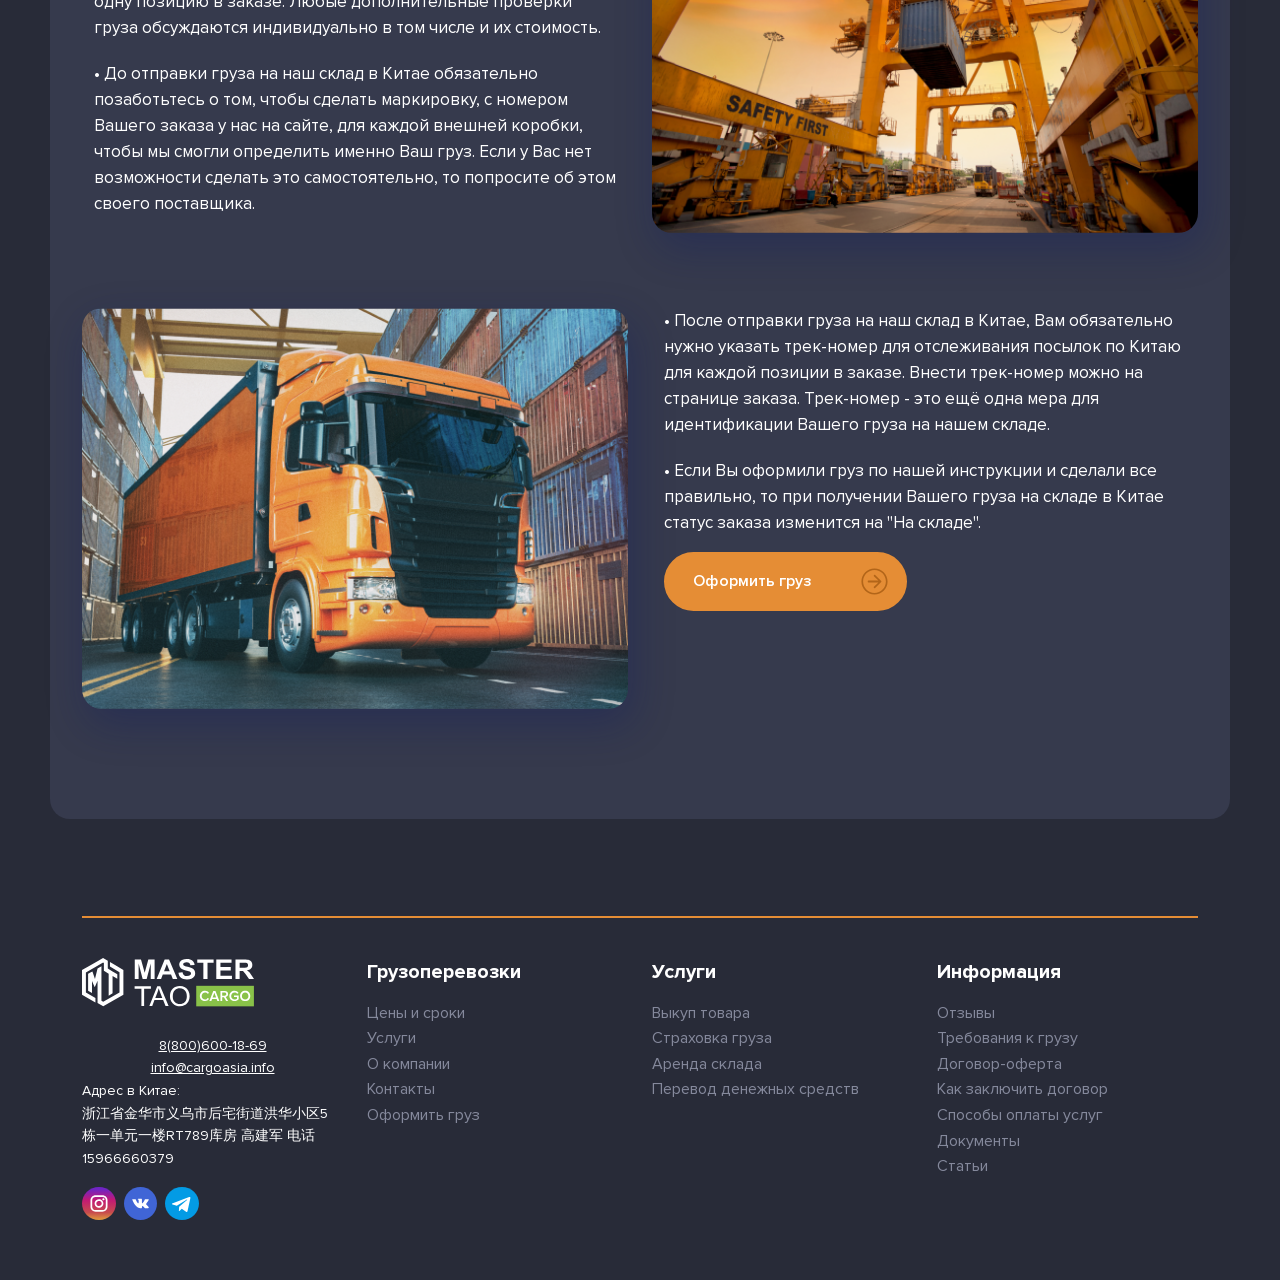
==== commit f65bd615: "resolving issues" ====
--- a/docs/index.html
+++ b/docs/index.html
@@ -161,7 +161,7 @@
         <div class="advantages section-margin">
             <div class="container-lg">
                 <div class="template-title decoration decoration--orange">
-                    <h3>Почему стоит выбрать именно нас?</h3>
+                    <h3 class="text-center">Почему стоит выбрать именно нас?</h3>
                 </div>
                 <div class="row">
                     <div class="col-12 col-lg-3">
@@ -234,7 +234,7 @@
         <div class="delivery" id="delivery">
             <div class="container-lg">
                 <div class="template-title decoration">
-                    <h3>Варианты доставки грузов из Китая</h3>
+                    <h3 class="text-center">Варианты доставки грузов из Китая</h3>
                 </div>
                 <div class="delivery-slider">
                     <div>
@@ -432,7 +432,7 @@
         <div class="faq">
             <div class="container-lg">
                 <div class="template-title decoration decoration--orange">
-                    <h3>Часто задаваемые вопросы</h3>
+                    <h3 class="text-center">Часто задаваемые вопросы</h3>
                 </div>
                 <div class="row">
                     <div class="col-12 col-lg-7">
@@ -543,7 +543,7 @@
         <div class="txt section-margin" id="txt">
             <div class="container-lg">
                 <div class="template-title decoration">
-                    <h3>Готовы к сотрудничеству?</h3>
+                    <h3 class="text-center">Готовы к сотрудничеству?</h3>
                     <p>Зарегистрируйте груз!</p>
                 </div>
                 <div class="row d-flex flex-row-reverse">
--- a/docs/style.css
+++ b/docs/style.css
@@ -182,6 +182,7 @@
   --bs-accordion-active-bg: #fff;
   --bs-accordion-active-color: #282B38;
   --bs-accordion-color: #282B38;
+  --bs-accordion-btn-icon-width: 26px;
   --bs-accordion-btn-icon-transform: rotate(-90deg);
   --bs-accordion-btn-icon: url("data:image/svg+xml,%3Csvg width='27' height='27' viewBox='0 0 27 27' fill='none' xmlns='http://www.w3.org/2000/svg'%3E%3Cg clip-path='url(%23clip0_5858_63)'%3E%3Cpath d='M0.421875 13.5C0.421875 6.27539 6.27539 0.421875 13.5 0.421875C20.7246 0.421875 26.5781 6.27539 26.5781 13.5C26.5781 20.7246 20.7246 26.5781 13.5 26.5781C6.27539 26.5781 0.421875 20.7246 0.421875 13.5ZM13.5 24.8906C19.7596 24.8906 24.8906 19.8229 24.8906 13.5C24.8906 7.24043 19.8229 2.10938 13.5 2.10938C7.24043 2.10938 2.10938 7.17715 2.10938 13.5C2.10938 19.7596 7.17715 24.8906 13.5 24.8906ZM14.1592 20.0127L20.2289 13.9482C20.4768 13.7004 20.4768 13.2996 20.2289 13.0518L14.1592 6.9873C13.9113 6.73945 13.5105 6.73945 13.2627 6.9873L12.8988 7.35117C12.651 7.59902 12.651 8.01035 12.9094 8.25293L17.4182 12.6035H7.38281C7.03477 12.6035 6.75 12.8883 6.75 13.2363V13.7637C6.75 14.1117 7.03477 14.3965 7.38281 14.3965H17.4182L12.9041 18.7471C12.651 18.9949 12.6457 19.401 12.8936 19.6488L13.2574 20.0127C13.5105 20.2605 13.9113 20.2605 14.1592 20.0127Z' fill='white'/%3E%3C/g%3E%3Cdefs%3E%3CclipPath id='clip0_5858_63'%3E%3Crect width='27' height='27' fill='white' transform='matrix(-1 0 0 1 27 0)'/%3E%3C/clipPath%3E%3C/defs%3E%3C/svg%3E%0A");
   --bs-accordion-btn-active-icon: url("data:image/svg+xml,%3Csvg width='27' height='27' viewBox='0 0 27 27' fill='none' xmlns='http://www.w3.org/2000/svg'%3E%3Cg clip-path='url(%23clip0_5858_63)'%3E%3Cpath d='M0.421875 13.5C0.421875 6.27539 6.27539 0.421875 13.5 0.421875C20.7246 0.421875 26.5781 6.27539 26.5781 13.5C26.5781 20.7246 20.7246 26.5781 13.5 26.5781C6.27539 26.5781 0.421875 20.7246 0.421875 13.5ZM13.5 24.8906C19.7596 24.8906 24.8906 19.8229 24.8906 13.5C24.8906 7.24043 19.8229 2.10938 13.5 2.10938C7.24043 2.10938 2.10938 7.17715 2.10938 13.5C2.10938 19.7596 7.17715 24.8906 13.5 24.8906ZM14.1592 20.0127L20.2289 13.9482C20.4768 13.7004 20.4768 13.2996 20.2289 13.0518L14.1592 6.9873C13.9113 6.73945 13.5105 6.73945 13.2627 6.9873L12.8988 7.35117C12.651 7.59902 12.651 8.01035 12.9094 8.25293L17.4182 12.6035H7.38281C7.03477 12.6035 6.75 12.8883 6.75 13.2363V13.7637C6.75 14.1117 7.03477 14.3965 7.38281 14.3965H17.4182L12.9041 18.7471C12.651 18.9949 12.6457 19.401 12.8936 19.6488L13.2574 20.0127C13.5105 20.2605 13.9113 20.2605 14.1592 20.0127Z' fill='%23E58D35'/%3E%3C/g%3E%3Cdefs%3E%3CclipPath id='clip0_5858_63'%3E%3Crect width='27' height='27' fill='white' transform='matrix(-1 0 0 1 27 0)'/%3E%3C/clipPath%3E%3C/defs%3E%3C/svg%3E%0A");
@@ -548,7 +549,6 @@
   text-transform: uppercase;
 }
 .template-title p {
-  text-align: center;
   margin-top: 10px;
   font-size: 24px;
 }
@@ -685,6 +685,7 @@
   margin-top: 28px;
   display: flex;
   flex-direction: column;
+  align-items: center;
   color: #fff;
   font-size: 14px;
   line-height: 162.5%;
@@ -720,10 +721,12 @@
   color: #85899C;
   font-size: 16px;
   line-height: 160.5%;
-  transition: color 0.5s;
+  transition: color 0.1s;
+  text-decoration: none;
 }
 .footer-link:hover {
   color: #fff;
+  text-decoration: underline;
 }
 
 .services {
@@ -777,6 +780,10 @@
   }
   .master-tao .navbar-collapse .btn-orange {
     margin: 0 auto 60px;
+    display: flex;
+    justify-content: center;
+    width: 100%;
+    max-width: 295px;
   }
   .master-tao .nav-item {
     text-align: center;
@@ -785,11 +792,16 @@
   .master-tao .nav-item:first-child {
     margin-top: 37px;
   }
+  .first-screen .slick-slide {
+    display: flex;
+    flex-direction: column;
+    justify-content: center;
+  }
   .first-screen-slider__item {
     border-radius: 0;
     min-height: 600px;
-    padding-top: 50px;
-    padding-bottom: 50px;
+    padding-top: 0;
+    padding-bottom: 0;
   }
   .first-screen-slider__item:before {
     display: block;
